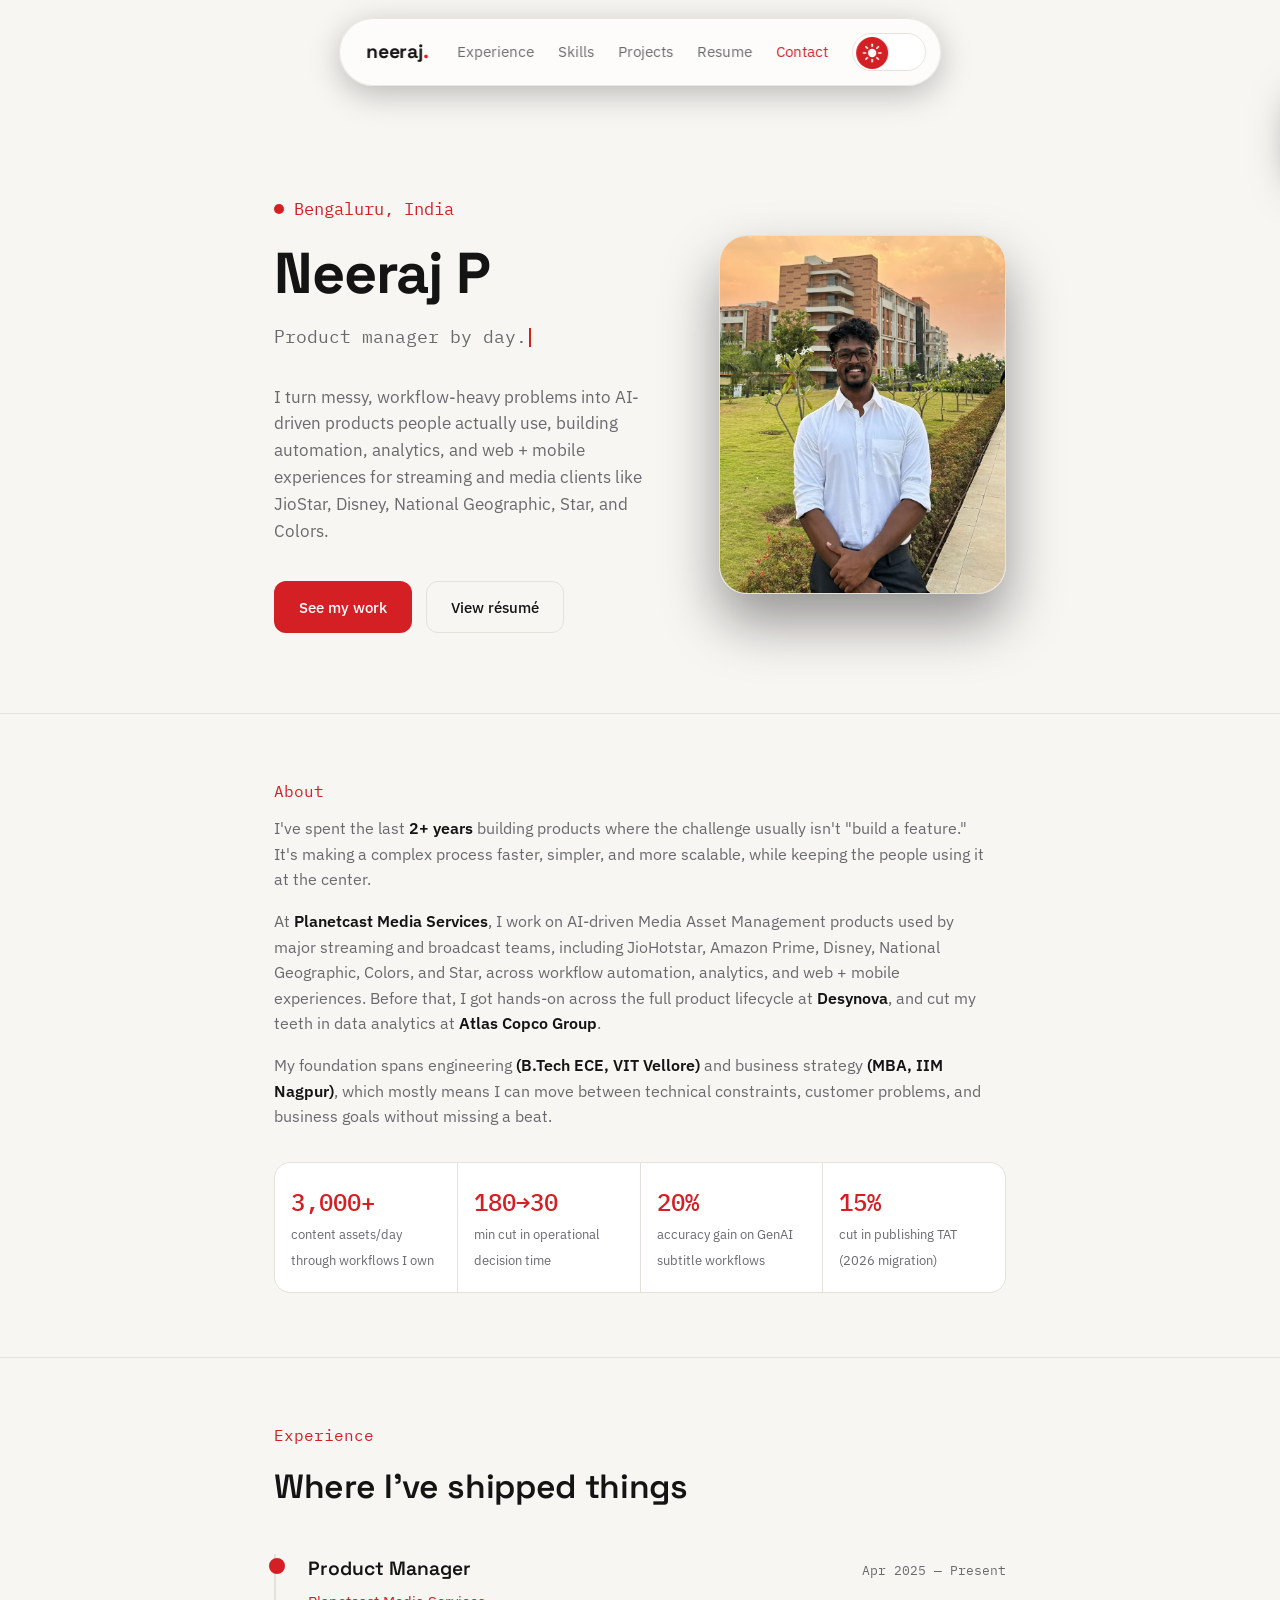
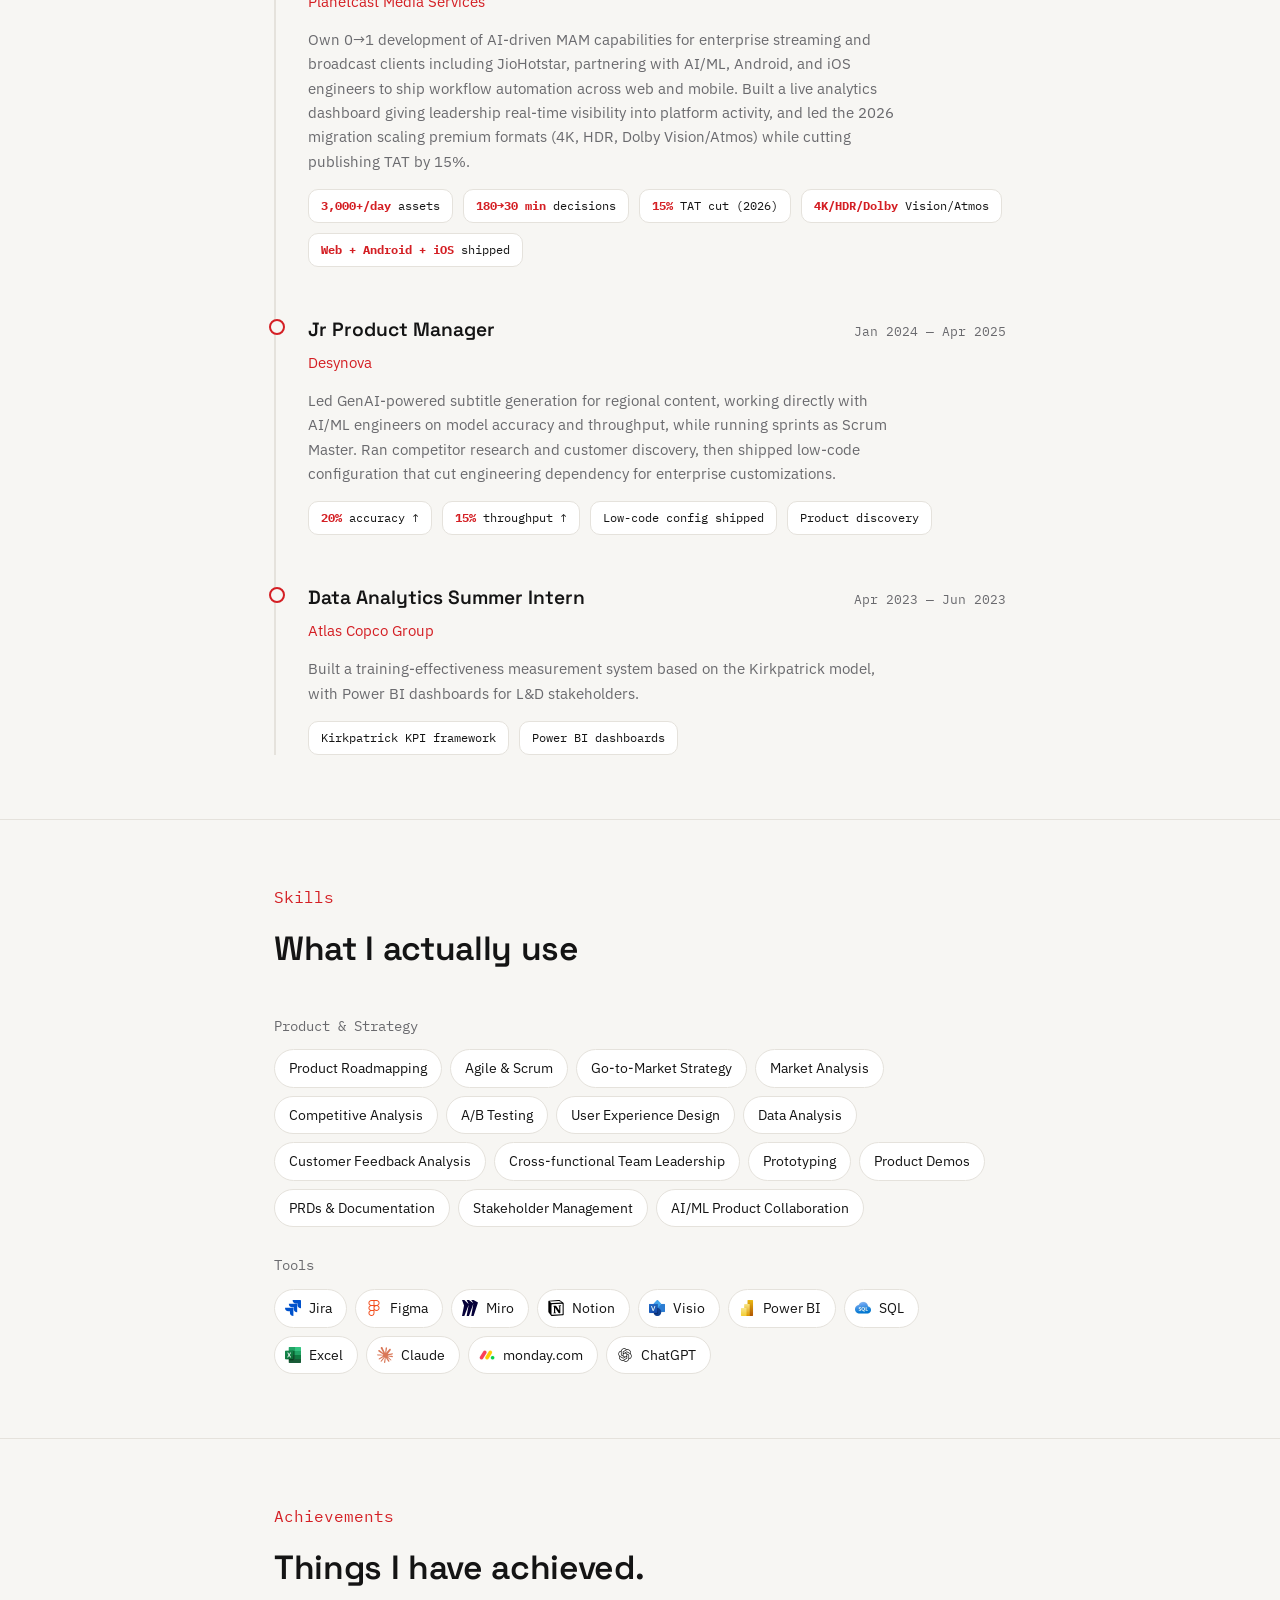
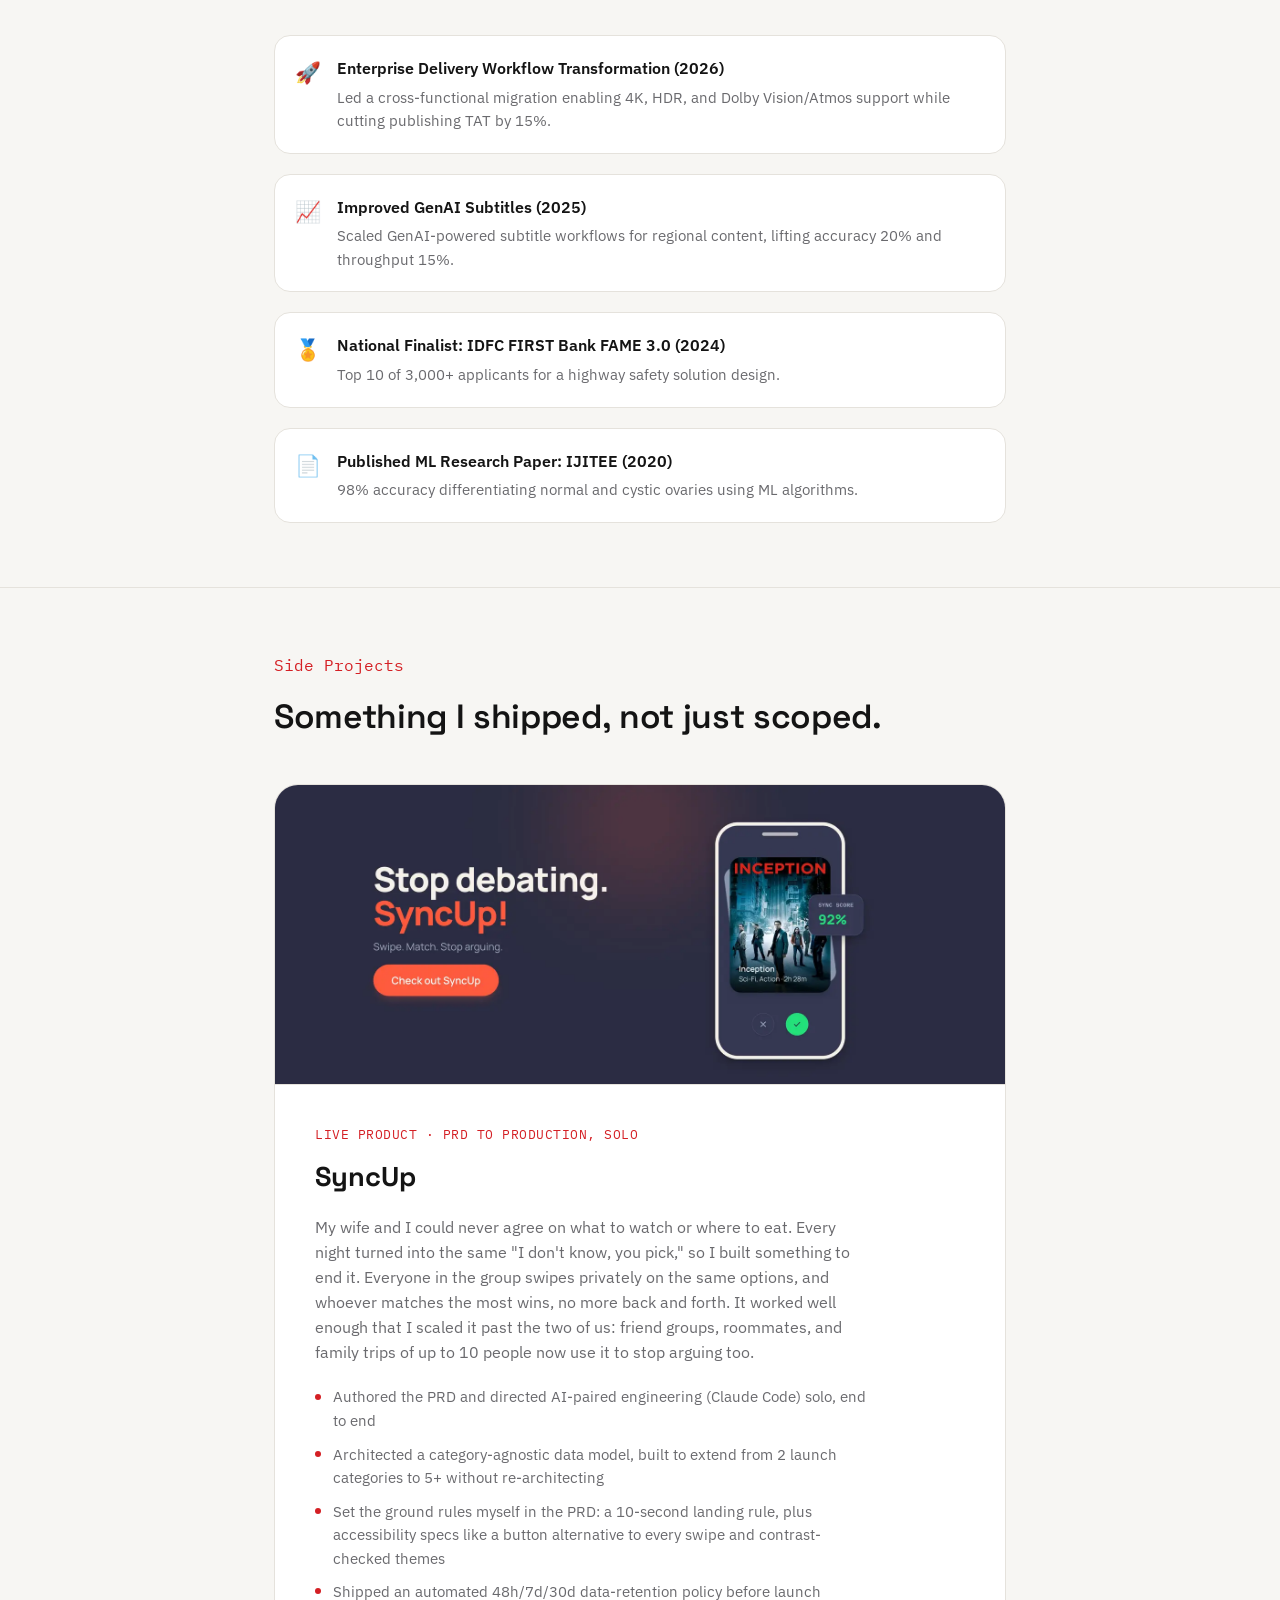
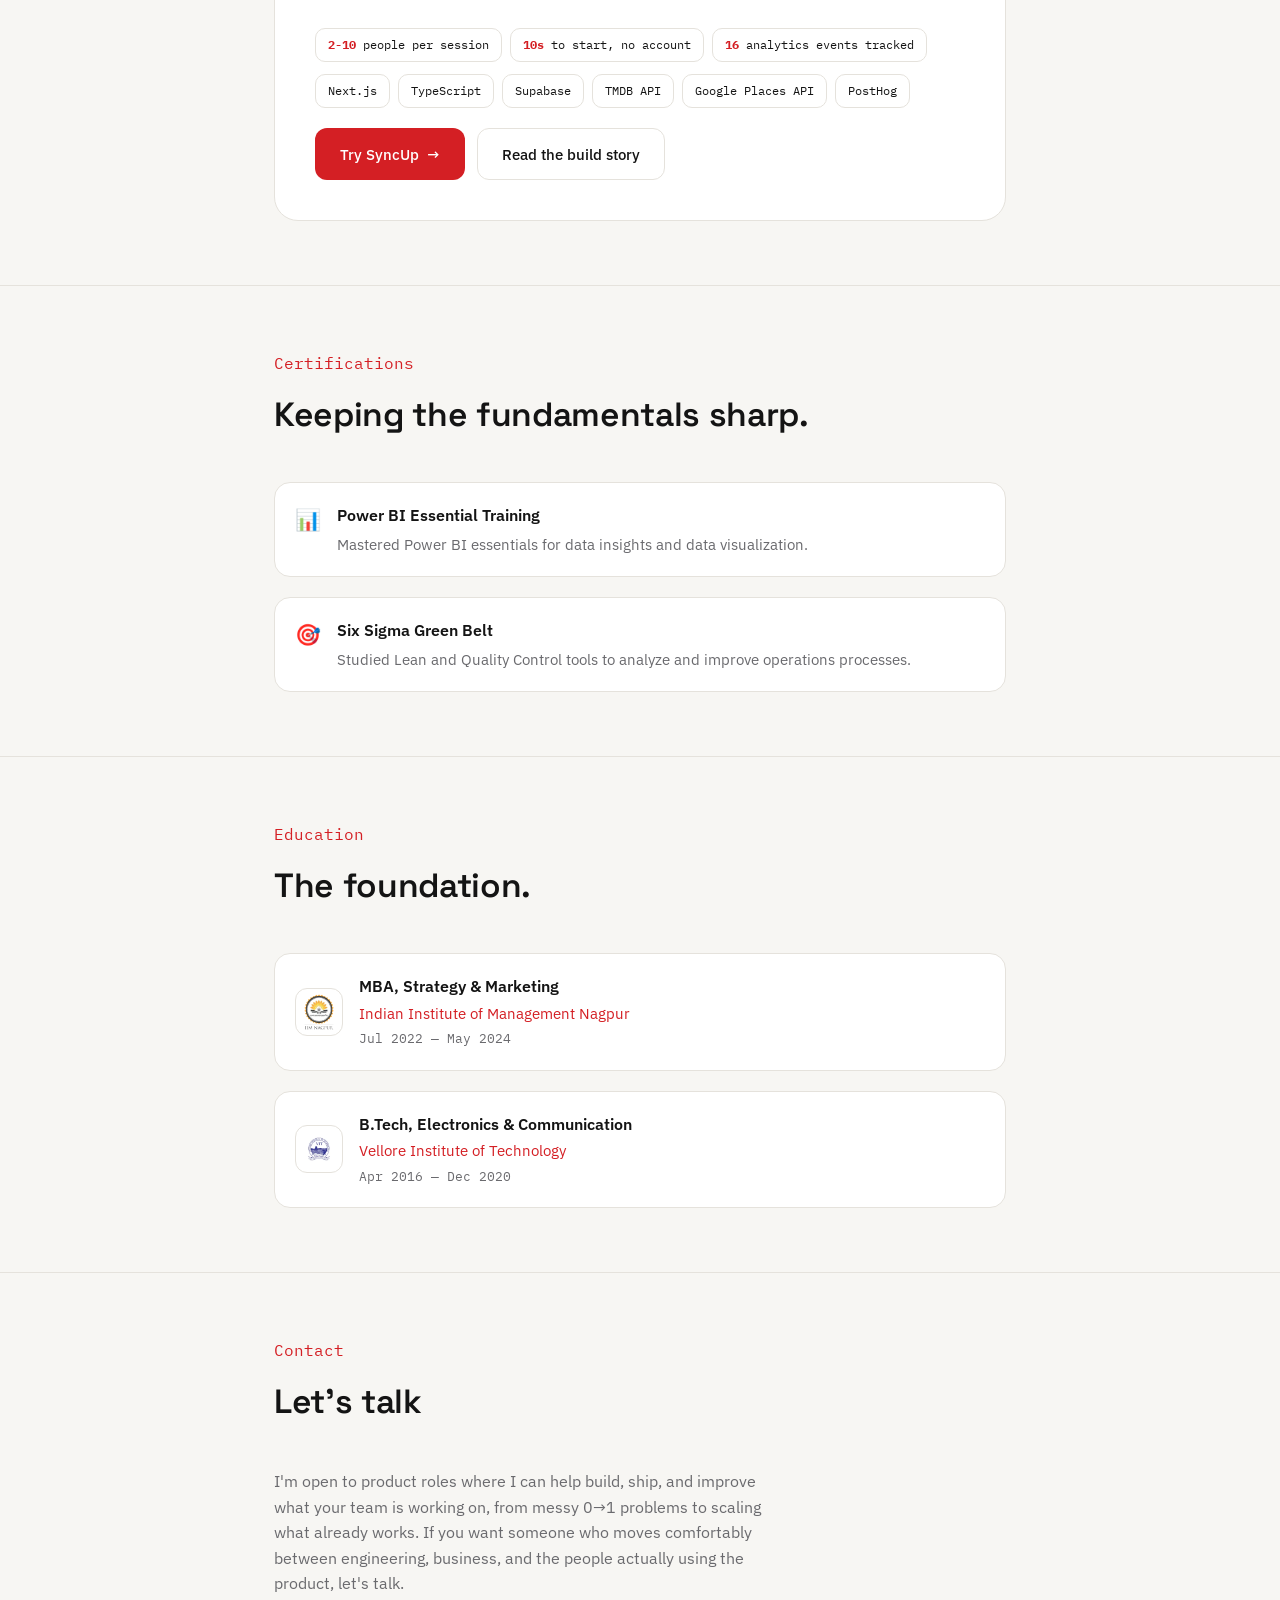
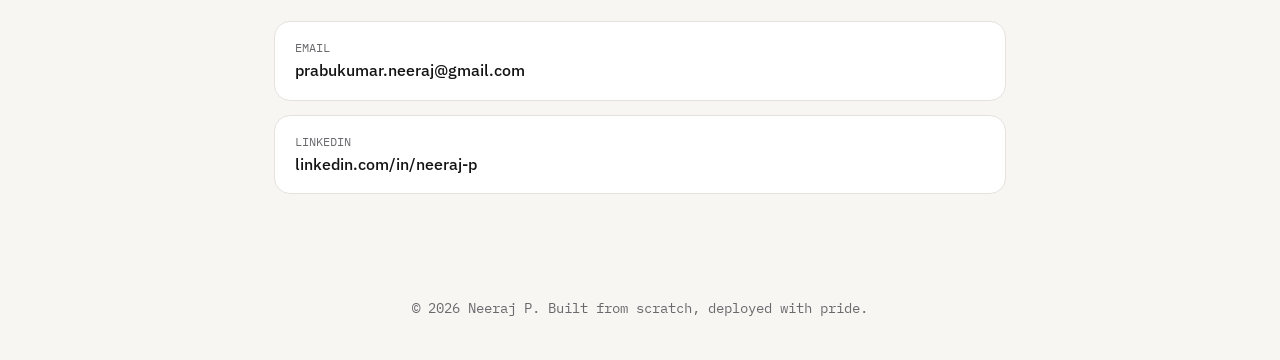
==== index.html @ 6b333bf2 "Add PM-rigor detail to the SyncUp project card The origin story (wife, dinner debates) stayed, but i" ====
<!DOCTYPE html>
<html lang="en" data-theme="light">
<head>
<meta charset="UTF-8">
<meta name="viewport" content="width=device-width, initial-scale=1.0">
<title>Neeraj P | Product Manager</title>
<meta name="description" content="Neeraj P, Product Manager building AI-driven, workflow-centric platforms for enterprise streaming clients.">
<link rel="icon" type="image/svg+xml" href="favicon.svg">
<link rel="preconnect" href="https://fonts.googleapis.com">
<link rel="preconnect" href="https://fonts.gstatic.com" crossorigin>
<link rel="stylesheet" href="https://fonts.googleapis.com/css2?family=Space+Grotesk:wght@400;500;600;700&family=IBM+Plex+Sans:wght@400;500;600&family=IBM+Plex+Mono:wght@400;500&family=Press+Start+2P&display=swap">
<link rel="stylesheet" href="css/style.css">
</head>
<body>

<div class="scroll-progress" id="scrollProgress"></div>

<nav class="nav">
  <div class="nav-inner">
    <a href="/" class="nav-logo">neeraj<span>.</span></a>
    <div class="nav-links">
      <a href="#experience" data-section="experience">Experience</a>
      <a href="#skills" data-section="skills">Skills</a>
      <a href="#projects" data-section="projects">Projects</a>
      <a href="resume.html">Resume</a>
      <a href="#contact" data-section="contact">Contact</a>
      <button class="theme-toggle" id="themeToggle" aria-label="Toggle dark mode">
        <span class="toggle-thumb">
          <svg class="toggle-icon icon-sun" viewBox="0 0 24 24" fill="none" aria-hidden="true">
            <circle cx="12" cy="12" r="5" fill="currentColor"/>
            <g stroke="currentColor" stroke-width="2" stroke-linecap="round">
              <line x1="12" y1="1.5" x2="12" y2="4"/>
              <line x1="12" y1="20" x2="12" y2="22.5"/>
              <line x1="1.5" y1="12" x2="4" y2="12"/>
              <line x1="20" y1="12" x2="22.5" y2="12"/>
              <line x1="4.5" y1="4.5" x2="6.3" y2="6.3"/>
              <line x1="17.7" y1="17.7" x2="19.5" y2="19.5"/>
              <line x1="4.5" y1="19.5" x2="6.3" y2="17.7"/>
              <line x1="17.7" y1="6.3" x2="19.5" y2="4.5"/>
            </g>
          </svg>
          <svg class="toggle-icon icon-bat" viewBox="0 0 240 100" fill="currentColor" aria-hidden="true">
            <polygon points="5,38 30,24 70,22 95,24 105,3 120,20 135,3 145,24 170,22 210,24 235,38 215,50 195,68 175,52 150,58 133,48 120,82 107,48 90,58 65,52 45,68 25,50"/>
          </svg>
        </span>
      </button>
    </div>
  </div>
  <button class="nav-expand-btn" id="navExpandBtn" aria-label="Expand navigation">
    <span></span><span></span><span></span>
  </button>
</nav>

<header class="hero container">
  <div class="hero-grid">
    <div class="hero-content">
      <div class="hero-eyebrow">Bengaluru, India</div>
      <h1>Neeraj P</h1>
      <div class="hero-subtitle">
        <span id="typewriter"></span><span class="cursor"></span>
      </div>
      <p class="lede">I turn messy, workflow-heavy problems into AI-driven products people actually use, building automation, analytics, and web + mobile experiences for streaming and media clients like JioStar, Disney, National Geographic, Star, and Colors.</p>
      <div class="hero-cta">
        <a href="#experience" class="btn btn-primary">See my work</a>
        <a href="resume.html" class="btn btn-secondary">View résumé</a>
      </div>
    </div>
    <div class="hero-photo">
      <picture>
        <source srcset="assets/images/profile.webp" type="image/webp">
        <img src="assets/images/profile.jpg" alt="Neeraj P" fetchpriority="high">
      </picture>
    </div>
  </div>
</header>

<section class="section" id="about">
  <div class="container">
    <div class="section-label reveal reveal-left">About</div>
    <div class="about-text reveal about-text-full">
        <p>I've spent the last <strong>2+ years</strong> building products where the challenge usually isn't "build a feature." It's making a complex process faster, simpler, and more scalable, while keeping the people using it at the center.</p>
        <p>At <strong>Planetcast Media Services</strong>, I work on AI-driven Media Asset Management products used by major streaming and broadcast teams, including JioHotstar, Amazon Prime, Disney, National Geographic, Colors, and Star, across workflow automation, analytics, and web + mobile experiences. Before that, I got hands-on across the full product lifecycle at <strong>Desynova</strong>, and cut my teeth in data analytics at <strong>Atlas Copco Group</strong>.</p>
        <p>My foundation spans engineering <strong>(B.Tech ECE, VIT Vellore)</strong> and business strategy <strong>(MBA, IIM Nagpur)</strong>, which mostly means I can move between technical constraints, customer problems, and business goals without missing a beat.</p>
      </div>
    <div class="stat-strip reveal-stagger">
      <div class="stat reveal">
        <span class="stat-num" data-count="3000" data-suffix="+">3,000+</span>
        <span class="stat-label">content assets/day through workflows I own</span>
      </div>
      <div class="stat reveal">
        <span class="stat-num">180→30</span>
        <span class="stat-label">min cut in operational decision time</span>
      </div>
      <div class="stat reveal">
        <span class="stat-num" data-count="20" data-suffix="%">20%</span>
        <span class="stat-label">accuracy gain on GenAI subtitle workflows</span>
      </div>
      <div class="stat reveal">
        <span class="stat-num" data-count="15" data-suffix="%">15%</span>
        <span class="stat-label">cut in publishing TAT (2026 migration)</span>
      </div>
    </div>
  </div>
</section>

<section class="section" id="experience">
  <div class="container">
    <div class="section-label reveal reveal-left">Experience</div>
    <h2 class="reveal reveal-left">Where I've shipped things</h2>
    <div class="pipeline reveal-stagger">

      <div class="pipeline-item current reveal">
        <div class="pipeline-header">
          <span class="pipeline-role">Product Manager</span>
          <span class="pipeline-date">Apr 2025 — Present</span>
        </div>
        <div class="pipeline-company">Planetcast Media Services</div>
        <p class="pipeline-desc">Own 0→1 development of AI-driven MAM capabilities for enterprise streaming and broadcast clients including JioHotstar, partnering with AI/ML, Android, and iOS engineers to ship workflow automation across web and mobile. Built a live analytics dashboard giving leadership real-time visibility into platform activity, and led the 2026 migration scaling premium formats (4K, HDR, Dolby Vision/Atmos) while cutting publishing TAT by 15%.</p>
        <div class="pipeline-metrics">
          <span class="metric-chip"><b>3,000+/day</b> assets</span>
          <span class="metric-chip"><b>180→30 min</b> decisions</span>
          <span class="metric-chip"><b>15%</b> TAT cut (2026)</span>
          <span class="metric-chip"><b>4K/HDR/Dolby</b> Vision/Atmos</span>
          <span class="metric-chip"><b>Web + Android + iOS</b> shipped</span>
        </div>
      </div>

      <div class="pipeline-item reveal">
        <div class="pipeline-header">
          <span class="pipeline-role">Jr Product Manager</span>
          <span class="pipeline-date">Jan 2024 — Apr 2025</span>
        </div>
        <div class="pipeline-company">Desynova</div>
        <p class="pipeline-desc">Led GenAI-powered subtitle generation for regional content, working directly with AI/ML engineers on model accuracy and throughput, while running sprints as Scrum Master. Ran competitor research and customer discovery, then shipped low-code configuration that cut engineering dependency for enterprise customizations.</p>
        <div class="pipeline-metrics">
          <span class="metric-chip"><b>20%</b> accuracy ↑</span>
          <span class="metric-chip"><b>15%</b> throughput ↑</span>
          <span class="metric-chip">Low-code config shipped</span>
          <span class="metric-chip">Product discovery</span>
        </div>
      </div>

      <div class="pipeline-item reveal">
        <div class="pipeline-header">
          <span class="pipeline-role">Data Analytics Summer Intern</span>
          <span class="pipeline-date">Apr 2023 — Jun 2023</span>
        </div>
        <div class="pipeline-company">Atlas Copco Group</div>
        <p class="pipeline-desc">Built a training-effectiveness measurement system based on the Kirkpatrick model, with Power BI dashboards for L&amp;D stakeholders.</p>
        <div class="pipeline-metrics">
          <span class="metric-chip">Kirkpatrick KPI framework</span>
          <span class="metric-chip">Power BI dashboards</span>
        </div>
      </div>

    </div>
  </div>
</section>

<section class="section" id="skills">
  <div class="container">
    <div class="section-label reveal reveal-left">Skills</div>
    <h2 class="reveal reveal-left">What I actually use</h2>
    <div class="skills-groups reveal-stagger">
      <div class="reveal">
        <div class="skill-group-label">Product &amp; Strategy</div>
        <div class="skill-tags">
          <span class="skill-tag">Product Roadmapping</span>
          <span class="skill-tag">Agile &amp; Scrum</span>
          <span class="skill-tag">Go-to-Market Strategy</span>
          <span class="skill-tag">Market Analysis</span>
          <span class="skill-tag">Competitive Analysis</span>
          <span class="skill-tag">A/B Testing</span>
          <span class="skill-tag">User Experience Design</span>
          <span class="skill-tag">Data Analysis</span>
          <span class="skill-tag">Customer Feedback Analysis</span>
          <span class="skill-tag">Cross-functional Team Leadership</span>
          <span class="skill-tag">Prototyping</span>
          <span class="skill-tag">Product Demos</span>
          <span class="skill-tag">PRDs &amp; Documentation</span>
          <span class="skill-tag">Stakeholder Management</span>
          <span class="skill-tag">AI/ML Product Collaboration</span>
        </div>
      </div>
      <div class="reveal">
        <div class="skill-group-label">Tools</div>
        <div class="skill-tags">
          <span class="tool-tag"><img loading="lazy" src="assets/icons/jira.svg" alt=""> Jira</span>
          <span class="tool-tag"><img loading="lazy" src="assets/icons/figma.svg" alt=""> Figma</span>
          <span class="tool-tag"><img loading="lazy" src="assets/icons/miro.svg" alt=""> Miro</span>
          <span class="tool-tag"><img loading="lazy" class="icon-invert-dark" src="assets/icons/notion.svg" alt=""> Notion</span>
          <span class="tool-tag"><img loading="lazy" src="assets/images/visio-logo.webp" alt=""> Visio</span>
          <span class="tool-tag"><img loading="lazy" src="assets/images/powerbi-logo.webp" alt=""> Power BI</span>
          <span class="tool-tag"><img loading="lazy" src="assets/images/sql-logo.webp" alt=""> SQL</span>
          <span class="tool-tag"><img loading="lazy" src="assets/images/excel-logo.webp" alt=""> Excel</span>
          <span class="tool-tag"><img loading="lazy" src="assets/icons/claude.svg" alt=""> Claude</span>
          <span class="tool-tag"><img loading="lazy" src="assets/images/monday-logo.webp" alt=""> monday.com</span>
          <span class="tool-tag"><img loading="lazy" class="icon-invert-dark" src="assets/images/chatgpt-logo.webp" alt=""> ChatGPT</span>
        </div>
      </div>
    </div>
  </div>
</section>

<section class="section" id="achievements">
  <div class="container">
    <div class="section-label reveal reveal-left">Achievements</div>
    <h2 class="reveal reveal-left">Things I have achieved.</h2>
    <div class="achievements-list reveal-stagger">
      <div class="achievement reveal">
        <div class="achievement-icon">🚀</div>
        <div>
          <div class="achievement-title">Enterprise Delivery Workflow Transformation (2026)</div>
          <div class="achievement-desc">Led a cross-functional migration enabling 4K, HDR, and Dolby Vision/Atmos support while cutting publishing TAT by 15%.</div>
        </div>
      </div>
      <div class="achievement reveal">
        <div class="achievement-icon">📈</div>
        <div>
          <div class="achievement-title">Improved GenAI Subtitles (2025)</div>
          <div class="achievement-desc">Scaled GenAI-powered subtitle workflows for regional content, lifting accuracy 20% and throughput 15%.</div>
        </div>
      </div>
      <div class="achievement reveal">
        <div class="achievement-icon">🏅</div>
        <div>
          <div class="achievement-title">National Finalist: IDFC FIRST Bank FAME 3.0 (2024)</div>
          <div class="achievement-desc">Top 10 of 3,000+ applicants for a highway safety solution design.</div>
        </div>
      </div>
      <div class="achievement reveal">
        <div class="achievement-icon">📄</div>
        <div>
          <div class="achievement-title">Published ML Research Paper: IJITEE (2020)</div>
          <div class="achievement-desc">98% accuracy differentiating normal and cystic ovaries using ML algorithms.</div>
        </div>
      </div>
    </div>
  </div>
</section>

<section class="section" id="projects">
  <div class="container">
    <div class="section-label reveal reveal-left">Side Projects</div>
    <h2 class="reveal reveal-left">Something I shipped, not just scoped.</h2>
    <div class="project-card reveal">
      <div class="project-banner">
        <picture>
          <source srcset="assets/images/syncup-banner.webp" type="image/webp">
          <img src="assets/images/syncup-banner.jpg" alt="SyncUp landing page: 'Stop debating. SyncUp! Swipe. Match. Stop arguing.' with a phone showing a movie match card at a 92% Sync Score" loading="lazy" width="1600" height="656">
        </picture>
      </div>
      <div class="project-body">
        <div class="project-eyebrow">Live product · PRD to production, solo</div>
        <h3 class="project-title">SyncUp</h3>
        <p class="project-desc">My wife and I could never agree on what to watch or where to eat. Every night turned into the same "I don't know, you pick," so I built something to end it. Everyone in the group swipes privately on the same options, and whoever matches the most wins, no more back and forth. It worked well enough that I scaled it past the two of us: friend groups, roommates, and family trips of up to 10 people now use it to stop arguing too.</p>
        <ul class="project-principles">
          <li>Authored the PRD and directed AI-paired engineering (Claude Code) solo, end to end</li>
          <li>Architected a category-agnostic data model, built to extend from 2 launch categories to 5+ without re-architecting</li>
          <li>Set the ground rules myself in the PRD: a 10-second landing rule, plus accessibility specs like a button alternative to every swipe and contrast-checked themes</li>
          <li>Shipped an automated 48h/7d/30d data-retention policy before launch</li>
        </ul>
        <div class="project-metrics">
          <span class="metric-chip"><b>2-10</b> people per session</span>
          <span class="metric-chip"><b>10s</b> to start, no account</span>
          <span class="metric-chip"><b>16</b> analytics events tracked</span>
        </div>
        <div class="project-stack">
          <span class="metric-chip">Next.js</span>
          <span class="metric-chip">TypeScript</span>
          <span class="metric-chip">Supabase</span>
          <span class="metric-chip">TMDB API</span>
          <span class="metric-chip">Google Places API</span>
          <span class="metric-chip">PostHog</span>
        </div>
        <div class="project-cta">
          <a href="https://sync-up-nine.vercel.app/" target="_blank" rel="noopener" class="btn btn-primary">Try SyncUp <span aria-hidden="true">→</span></a>
          <a href="https://sync-up-nine.vercel.app/about" target="_blank" rel="noopener" class="btn btn-secondary">Read the build story</a>
        </div>
      </div>
    </div>
  </div>
</section>

<section class="section" id="certifications">
  <div class="container">
    <div class="section-label reveal reveal-left">Certifications</div>
    <h2 class="reveal reveal-left">Keeping the fundamentals sharp.</h2>
    <div class="achievements-list reveal-stagger">
      <div class="achievement reveal">
        <div class="achievement-icon">📊</div>
        <div>
          <div class="achievement-title">Power BI Essential Training</div>
          <div class="achievement-desc">Mastered Power BI essentials for data insights and data visualization.</div>
        </div>
      </div>
      <div class="achievement reveal">
        <div class="achievement-icon">🎯</div>
        <div>
          <div class="achievement-title">Six Sigma Green Belt</div>
          <div class="achievement-desc">Studied Lean and Quality Control tools to analyze and improve operations processes.</div>
        </div>
      </div>
    </div>
  </div>
</section>

<section class="section" id="education">
  <div class="container">
    <div class="section-label reveal reveal-left">Education</div>
    <h2 class="reveal reveal-left">The foundation.</h2>
    <div class="education-list reveal-stagger">
      <div class="education-item reveal">
        <div class="education-logo"><img loading="lazy" src="assets/images/iim-nagpur-logo.webp" alt="IIM Nagpur"></div>
        <div>
          <div class="education-degree">MBA, Strategy &amp; Marketing</div>
          <div class="education-school">Indian Institute of Management Nagpur</div>
          <div class="education-date">Jul 2022 — May 2024</div>
        </div>
      </div>
      <div class="education-item reveal">
        <div class="education-logo"><img loading="lazy" src="assets/images/vit-logo.webp" alt="VIT Vellore"></div>
        <div>
          <div class="education-degree">B.Tech, Electronics &amp; Communication</div>
          <div class="education-school">Vellore Institute of Technology</div>
          <div class="education-date">Apr 2016 — Dec 2020</div>
        </div>
      </div>
    </div>
  </div>
</section>

<section class="section" id="contact">
  <div class="container">
    <div class="section-label reveal reveal-left">Contact</div>
    <h2 class="reveal reveal-left">Let's talk</h2>
    <p class="reveal" style="color: var(--text-muted); max-width: 500px;">I'm open to product roles where I can help build, ship, and improve what your team is working on, from messy 0→1 problems to scaling what already works. If you want someone who moves comfortably between engineering, business, and the people actually using the product, let's talk.</p>    <div class="contact-links reveal-stagger">
      <a href="mailto:prabukumar.neeraj@gmail.com" class="contact-link reveal">
        <div>
          <div class="contact-link-label">EMAIL</div>
          <div class="contact-link-value">prabukumar.neeraj@gmail.com</div>
        </div>
      </a>
      <a href="https://www.linkedin.com/in/neeraj-p-9b0741138" target="_blank" class="contact-link reveal">
        <div>
          <div class="contact-link-label">LINKEDIN</div>
          <div class="contact-link-value">linkedin.com/in/neeraj-p</div>
        </div>
      </a>
    </div>
  </div>
</section>

<footer>
  © 2026 Neeraj P. Built from scratch, deployed with pride.
</footer>

<div class="toast" id="achievementToast">
  <span class="toast-title" id="toastTitle">WASTED</span>
  <span class="toast-desc" id="toastText">Can't handle the dark side.</span>
</div>

<script src="js/script.js"></script>
</body>
</html>
---- css/style.css ----
/* ============ DESIGN TOKENS ============ */
:root {
  /* Dark mode (fallback values, overridden by [data-theme="light"] which is now default) */
  --bg: #17181b;
  --surface: #1e2024;
  --surface-hover: #262930;
  --text: #f2f0ec;
  --text-muted: #9a9ca3;
  --border: #2f323a;
  --red: #e3272c;
  --red-dim: #7a1418;

  --font-display: 'Space Grotesk', sans-serif;
  --font-body: 'IBM Plex Sans', sans-serif;
  --font-mono: 'IBM Plex Mono', monospace;
  --font-arcade: 'Press Start 2P', monospace;

  --max-width: 780px;
  --transition: 0.3s cubic-bezier(0.4, 0, 0.2, 1);
}

[data-theme="light"] {
  --bg: #f7f6f3;
  --surface: #ffffff;
  --surface-hover: #f0eeea;
  --text: #141414;
  --text-muted: #6a6a6e;
  --border: #e5e2dc;
  --red: #d41f24;
  --red-dim: #f0c9ca;
}

* { margin: 0; padding: 0; box-sizing: border-box; }

html { scroll-behavior: smooth; }

@media (prefers-reduced-motion: reduce) {
  html { scroll-behavior: auto; }
  *, *::before, *::after {
    animation-duration: 0.01ms !important;
    animation-iteration-count: 1 !important;
    transition-duration: 0.01ms !important;
  }
}

body {
  background: var(--bg);
  color: var(--text);
  font-family: var(--font-body);
  line-height: 1.6;
  transition: background var(--transition), color var(--transition);
  -webkit-font-smoothing: antialiased;
}

a { color: inherit; text-decoration: none; }

img { max-width: 100%; display: block; }

.container {
  max-width: var(--max-width);
  margin: 0 auto;
  padding: 0 24px;
}

.wide-container {
  max-width: 1000px;
  margin: 0 auto;
  padding: 0 24px;
}

/* ============ FLOATING PILL NAV ============ */
.scroll-progress {
  position: fixed;
  top: 0;
  left: 0;
  height: 3px;
  background: var(--red);
  z-index: 200;
  width: 0%;
  transition: width 0.1s linear;
}

.nav {
  position: fixed;
  top: 18px;
  left: 50%;
  transform: translateX(-50%);
  z-index: 100;
  background: color-mix(in srgb, var(--surface) 65%, transparent);
  backdrop-filter: blur(16px) saturate(180%);
  -webkit-backdrop-filter: blur(16px) saturate(180%);
  border: 1px solid color-mix(in srgb, var(--border) 80%, transparent);
  border-radius: 100px;
  box-shadow: 0 8px 32px rgba(0,0,0,0.25);
  width: fit-content;
  max-width: calc(100vw - 32px);
  transition: left var(--transition), top var(--transition);
}

.nav-expand-btn {
  display: none;
  background: none;
  border: none;
  padding: 0;
  cursor: pointer;
  width: 40px;
  height: 40px;
  flex-shrink: 0;
  align-items: center;
  justify-content: center;
  flex-direction: column;
  gap: 4px;
}

.nav-expand-btn span {
  display: block;
  width: 18px;
  height: 2px;
  border-radius: 2px;
  background: var(--text);
}

.nav-inner {
  max-width: none;
  margin: 0;
  padding: 14px 14px 14px 26px;
  display: flex;
  justify-content: space-between;
  align-items: center;
  gap: 28px;
}

.nav-links {
  display: flex;
  gap: 24px;
  align-items: center;
  font-size: 0.94rem;
}

.nav-links a {
  color: var(--text-muted);
  transition: color var(--transition);
  position: relative;
  padding: 4px 0;
}

.nav-links a:hover { color: var(--text); }

.nav-links a.active {
  color: var(--red);
}

body { padding-top: 96px; }

.nav-logo {
  font-family: var(--font-display);
  font-weight: 700;
  font-size: 1.2rem;
  letter-spacing: -0.01em;
  flex-shrink: 0;
}

.nav-logo span { color: var(--red); }

.theme-toggle {
  -webkit-appearance: none;
  appearance: none;
  background: var(--surface);
  border: 1px solid var(--border);
  border-radius: 100px;
  width: 74px;
  height: 38px;
  position: relative;
  cursor: pointer;
  padding: 0;
  flex-shrink: 0;
  overflow: hidden;
}

.toggle-thumb {
  position: absolute;
  top: 3px;
  left: 3px;
  width: 32px;
  height: 32px;
  border-radius: 50%;
  background: var(--red);
  display: flex;
  align-items: center;
  justify-content: center;
  transition: transform 0.4s cubic-bezier(0.34, 1.56, 0.64, 1);
}

[data-theme="dark"] .toggle-thumb {
  transform: translateX(36px);
}

.toggle-icon {
  width: 20px;
  height: 20px;
  color: #fff;
  position: absolute;
  opacity: 1;
  transform: rotate(0deg) scale(1);
  transition: opacity 0.3s ease, transform 0.4s cubic-bezier(0.34, 1.56, 0.64, 1);
}

.icon-bat {
  opacity: 0;
  transform: rotate(90deg) scale(0.4);
}

[data-theme="dark"] .icon-sun {
  opacity: 0;
  transform: rotate(-90deg) scale(0.4);
}

[data-theme="dark"] .icon-bat {
  opacity: 1;
  transform: rotate(0deg) scale(1);
}

/* ============ HERO ============ */
.hero {
  padding-top: 100px;
  padding-bottom: 80px;
}

.hero-grid {
  display: grid;
  grid-template-columns: 1.15fr 0.85fr;
  gap: 56px;
  align-items: center;
}

.hero-photo {
  width: 100%;
  aspect-ratio: 4 / 5;
  border-radius: 28px;
  overflow: hidden;
  border: 1px solid var(--border);
  box-shadow: 0 28px 56px rgba(0,0,0,0.4);
}

.hero-photo picture {
  display: block;
  width: 100%;
  height: 100%;
}

.hero-photo img {
  width: 100%;
  height: 100%;
  object-fit: cover;
}

.hero-eyebrow {
  font-family: var(--font-mono);
  font-size: 1.05rem;
  color: var(--red);
  margin-bottom: 20px;
  display: flex;
  align-items: center;
  gap: 10px;
}

.hero-eyebrow::before {
  content: '';
  width: 10px;
  height: 10px;
  border-radius: 50%;
  background: var(--red);
  display: inline-block;
  animation: pulse 2s ease-in-out infinite;
}

@keyframes pulse {
  0%, 100% { opacity: 1; }
  50% { opacity: 0.3; }
}

.hero h1 {
  font-family: var(--font-display);
  font-size: clamp(2.4rem, 6vw, 3.6rem);
  font-weight: 700;
  line-height: 1.05;
  letter-spacing: -0.02em;
  margin-bottom: 20px;
}

.hero-subtitle {
  font-family: var(--font-mono);
  font-size: 1.1rem;
  color: var(--text-muted);
  height: 1.6em;
  margin-bottom: 32px;
  display: flex;
  align-items: center;
}

.hero-subtitle .cursor {
  display: inline-block;
  width: 2px;
  height: 1.1em;
  background: var(--red);
  margin-left: 2px;
  animation: blink 1s step-end infinite;
}

@keyframes blink {
  50% { opacity: 0; }
}

.hero p.lede {
  font-size: 1.05rem;
  color: var(--text-muted);
  max-width: 560px;
  margin-bottom: 36px;
}

.hero-cta {
  display: flex;
  gap: 14px;
  flex-wrap: wrap;
}

.btn {
  display: inline-flex;
  align-items: center;
  gap: 8px;
  padding: 13px 24px;
  border-radius: 12px;
  font-size: 0.95rem;
  font-weight: 500;
  transition: background var(--transition), border-color var(--transition), color var(--transition), transform var(--transition);
  border: 1px solid transparent;
  cursor: pointer;
  font-family: var(--font-body);
}

.btn-primary {
  background: var(--red);
  color: #fff;
}

.btn-primary:hover {
  background: color-mix(in srgb, var(--red) 85%, black);
}

@media (hover: hover) and (pointer: fine) {
  .btn-primary:hover {
    transform: translateY(-1px);
  }
}

.btn-secondary {
  background: transparent;
  border-color: var(--border);
  color: var(--text);
}

.btn-secondary:hover {
  border-color: var(--red);
  color: var(--red);
}

.btn:active {
  transform: scale(0.97);
}

/* ============ SECTION HEADINGS ============ */
.section {
  padding: 64px 0;
  border-top: 1px solid var(--border);
}

.section-label {
  font-family: var(--font-mono);
  font-size: 1.02rem;
  color: var(--red);
  margin-bottom: 12px;
}

.section h2 {
  font-family: var(--font-display);
  font-size: clamp(1.6rem, 4vw, 2.1rem);
  font-weight: 600;
  letter-spacing: -0.01em;
  margin-bottom: 40px;
}

/* ============ ABOUT ============ */
.about-text-full {
  max-width: 720px;
}

.about-text p {
  color: var(--text-muted);
  margin-bottom: 16px;
  font-size: 1rem;
}

.about-text strong { color: var(--text); font-weight: 600; }

.stat-strip {
  display: grid;
  grid-template-columns: repeat(4, 1fr);
  gap: 1px;
  background: var(--border);
  border: 1px solid var(--border);
  border-radius: 16px;
  overflow: hidden;
  margin-top: 32px;
}

.stat {
  background: var(--surface);
  padding: 20px 16px;
  text-align: left;
}

.stat-num {
  font-family: var(--font-mono);
  font-size: 1.5rem;
  font-weight: 500;
  color: var(--red);
  display: block;
}

.stat-label {
  font-size: 0.82rem;
  color: var(--text-muted);
  margin-top: 4px;
}

/* ============ EXPERIENCE / PIPELINE ============ */
.pipeline {
  position: relative;
}

.pipeline-item {
  position: relative;
  padding-left: 32px;
  padding-bottom: 48px;
  border-left: 2px solid var(--border);
}

.pipeline-item:last-child {
  padding-bottom: 0;
}

.pipeline-item::before {
  content: '';
  position: absolute;
  left: -7px;
  top: 4px;
  width: 12px;
  height: 12px;
  border-radius: 50%;
  background: var(--bg);
  border: 2px solid var(--red);
}

.pipeline-item.current::before {
  background: var(--red);
}

.pipeline-header {
  display: flex;
  justify-content: space-between;
  align-items: baseline;
  flex-wrap: wrap;
  gap: 8px;
  margin-bottom: 4px;
}

.pipeline-role {
  font-family: var(--font-display);
  font-size: 1.2rem;
  font-weight: 600;
}

.pipeline-date {
  font-family: var(--font-mono);
  font-size: 0.8rem;
  color: var(--text-muted);
}

.pipeline-company {
  color: var(--red);
  font-size: 0.95rem;
  margin-bottom: 14px;
}

.pipeline-desc {
  color: var(--text-muted);
  font-size: 0.95rem;
  margin-bottom: 16px;
  max-width: 600px;
}

.pipeline-metrics {
  display: flex;
  flex-wrap: wrap;
  gap: 10px;
}

.metric-chip {
  font-family: var(--font-mono);
  font-size: 0.78rem;
  background: var(--surface);
  border: 1px solid var(--border);
  color: var(--text);
  padding: 6px 12px;
  border-radius: 10px;
}

.metric-chip b { color: var(--red); }

/* ============ SKILLS ============ */
.skills-groups {
  display: grid;
  gap: 28px;
}

.skill-group-label {
  font-size: 0.85rem;
  color: var(--text-muted);
  margin-bottom: 12px;
  font-family: var(--font-mono);
}

.skill-tags {
  display: flex;
  flex-wrap: wrap;
  gap: 8px;
}

.skill-tag {
  font-size: 0.88rem;
  padding: 7px 14px;
  border-radius: 100px;
  border: 1px solid var(--border);
  background: var(--surface);
  transition: border-color var(--transition);
}

.skill-tag:hover {
  border-color: var(--red);
}

.tool-tag {
  display: inline-flex;
  align-items: center;
  gap: 8px;
  font-size: 0.88rem;
  padding: 7px 14px 7px 10px;
  border-radius: 100px;
  border: 1px solid var(--border);
  background: var(--surface);
  transition: border-color var(--transition);
}

.tool-tag:hover {
  border-color: var(--red);
}

.tool-tag img {
  width: 16px;
  height: 16px;
  flex-shrink: 0;
}

[data-theme="dark"] .icon-invert-dark {
  filter: invert(1);
}

.tool-tag .badge {
  width: 16px;
  height: 16px;
  flex-shrink: 0;
  border-radius: 6px;
  background: #6b7280;
  color: #fff;
  font-family: var(--font-mono);
  font-size: 0.5rem;
  font-weight: 700;
  display: flex;
  align-items: center;
  justify-content: center;
  letter-spacing: -0.02em;
}

.badge-chatgpt {
  background: #10A37F;
}

/* ============ ACHIEVEMENTS ============ */
.achievements-list {
  display: grid;
  gap: 20px;
}

.achievement {
  display: grid;
  grid-template-columns: auto 1fr;
  gap: 16px;
  padding: 20px;
  background: var(--surface);
  border: 1px solid var(--border);
  border-radius: 16px;
}

.achievement-icon {
  font-size: 1.3rem;
}

.achievement-title {
  font-weight: 600;
  margin-bottom: 4px;
}

.achievement-desc {
  color: var(--text-muted);
  font-size: 0.92rem;
}

/* ============ SIDE PROJECTS ============ */
.project-card {
  background: var(--surface);
  border: 1px solid var(--border);
  border-radius: 24px;
  overflow: hidden;
}

.project-banner {
  width: 100%;
  line-height: 0;
  border-bottom: 1px solid var(--border);
}

.project-banner img {
  width: 100%;
  height: auto;
  display: block;
}

.project-body {
  padding: 40px;
}

.project-eyebrow {
  font-family: var(--font-mono);
  font-size: 0.8rem;
  color: var(--red);
  margin-bottom: 10px;
  text-transform: uppercase;
  letter-spacing: 0.04em;
}

.project-title {
  font-family: var(--font-display);
  font-size: 1.7rem;
  font-weight: 700;
  margin-bottom: 16px;
}

.project-desc {
  color: var(--text-muted);
  font-size: 0.98rem;
  margin-bottom: 20px;
  max-width: 560px;
}

.project-principles {
  display: grid;
  gap: 10px;
  margin: 0 0 24px;
  padding: 0;
  list-style: none;
  max-width: 560px;
}

.project-principles li {
  position: relative;
  padding-left: 18px;
  color: var(--text-muted);
  font-size: 0.92rem;
}

.project-principles li::before {
  content: '';
  position: absolute;
  left: 0;
  top: 0.55em;
  width: 6px;
  height: 6px;
  border-radius: 50%;
  background: var(--red);
}

.project-metrics,
.project-stack {
  display: flex;
  flex-wrap: wrap;
  gap: 8px;
  margin-bottom: 12px;
}

.project-cta {
  display: flex;
  gap: 12px;
  flex-wrap: wrap;
  margin-top: 20px;
}

/* ============ EDUCATION ============ */
.education-list {
  display: grid;
  gap: 20px;
}

.education-item {
  display: grid;
  grid-template-columns: auto 1fr;
  gap: 16px;
  align-items: center;
  padding: 20px;
  background: var(--surface);
  border: 1px solid var(--border);
  border-radius: 16px;
}

.education-logo {
  width: 48px;
  height: 48px;
  border-radius: 12px;
  background: #ffffff;
  border: 1px solid var(--border);
  display: flex;
  align-items: center;
  justify-content: center;
  flex-shrink: 0;
  padding: 5px;
  overflow: hidden;
}

.education-logo img {
  width: 100%;
  height: 100%;
  object-fit: contain;
}

.education-degree {
  font-weight: 600;
  margin-bottom: 2px;
}

.education-school {
  color: var(--red);
  font-size: 0.92rem;
  margin-bottom: 4px;
}

.education-date {
  font-family: var(--font-mono);
  font-size: 0.8rem;
  color: var(--text-muted);
}

/* ============ CONTACT ============ */
.contact-links {
  display: flex;
  flex-direction: column;
  gap: 14px;
  margin-top: 24px;
}

.contact-link {
  display: flex;
  align-items: center;
  gap: 12px;
  padding: 16px 20px;
  background: var(--surface);
  border: 1px solid var(--border);
  border-radius: 16px;
  transition: border-color var(--transition), transform var(--transition);
}

@media (hover: hover) and (pointer: fine) {
  .contact-link:hover {
    border-color: var(--red);
    transform: translateX(4px);
  }
}

.contact-link:active {
  transform: scale(0.98);
}

.contact-link-label {
  font-size: 0.78rem;
  color: var(--text-muted);
  font-family: var(--font-mono);
}

.contact-link-value {
  font-weight: 500;
}

/* ============ FOOTER ============ */
footer {
  padding: 40px 0;
  text-align: center;
  color: var(--text-muted);
  font-size: 0.85rem;
  font-family: var(--font-mono);
}

/* ============ ACHIEVEMENT TOAST (GTA style) ============ */
.toast {
  position: fixed;
  top: 90px;
  right: 24px;
  background: rgba(10, 10, 10, 0.92);
  border-left: 4px solid var(--red);
  border-radius: 0 14px 14px 0;
  padding: 16px 22px;
  z-index: 1000;
  transform: translateX(calc(100% + 40px));
  transition: transform 0.25s cubic-bezier(0.23, 1, 0.32, 1);
  max-width: min(360px, 85vw);
  text-align: right;
  box-shadow: 0 12px 40px rgba(0,0,0,0.5);
}

.toast.show {
  transform: translateX(0);
  transition: transform 0.5s cubic-bezier(0.16, 1, 0.3, 1);
}

.toast-icon { display: none; }

.toast-title {
  font-family: var(--font-arcade);
  font-size: 0.75rem;
  letter-spacing: 0.02em;
  color: var(--red);
  text-shadow: 2px 2px 0 rgba(0,0,0,0.6);
  display: block;
  line-height: 1.5;
  margin-bottom: 8px;
}

.toast-desc {
  font-family: var(--font-mono);
  font-size: 0.82rem;
  color: #e8e6e0;
  display: block;
}

@media (max-width: 900px) {
  .stat-strip {
    grid-template-columns: repeat(2, 1fr);
  }
  .project-body {
    padding: 32px;
  }
}

@media (max-width: 640px) {
  .toast {
    top: 76px;
    right: 16px;
    left: 16px;
    max-width: none;
    padding: 12px 16px;
  }
  .toast-title { font-size: 0.6rem; margin-bottom: 6px; }
  .toast-desc { font-size: 0.78rem; }
  .toast { text-align: left; }
  .project-card {
    border-radius: 18px;
  }
  .project-body {
    padding: 24px;
  }
}

/* ============ RESUME PAGE ============ */
.resume-header {
  display: flex;
  justify-content: space-between;
  align-items: center;
  flex-wrap: wrap;
  gap: 16px;
  margin-bottom: 48px;
}

.resume-header h1 {
  font-family: var(--font-display);
  font-size: 2rem;
  font-weight: 700;
}

.resume-block {
  margin-bottom: 40px;
}

.resume-block-label {
  font-family: var(--font-mono);
  font-size: 0.78rem;
  color: var(--red);
  margin-bottom: 16px;
  text-transform: none;
}

.resume-entry {
  margin-bottom: 24px;
  padding-bottom: 24px;
  border-bottom: 1px solid var(--border);
}

.resume-entry:last-child { border-bottom: none; }

.resume-entry-top {
  display: flex;
  justify-content: space-between;
  flex-wrap: wrap;
  gap: 8px;
  margin-bottom: 6px;
}

.resume-entry-title {
  font-weight: 600;
  font-size: 1.05rem;
}

.resume-entry-date {
  font-family: var(--font-mono);
  font-size: 0.8rem;
  color: var(--text-muted);
}

.resume-entry-sub {
  color: var(--red);
  font-size: 0.9rem;
  margin-bottom: 10px;
}

.resume-entry-sub a {
  text-decoration: underline;
  text-underline-offset: 2px;
}

.resume-entry ul {
  color: var(--text-muted);
  font-size: 0.92rem;
  padding-left: 20px;
}

.resume-entry li { margin-bottom: 6px; }

/* ============ RESPONSIVE ============ */
@media (max-width: 640px) {
  .container, .wide-container {
    padding: 0 28px;
  }
  .hero-grid {
    grid-template-columns: 1fr;
    gap: 32px;
  }
  .hero-photo {
    order: -1;
    max-width: 280px;
    margin: 0 auto;
    aspect-ratio: 1 / 1;
  }
  .stat-strip {
    grid-template-columns: 1fr;
  }
  .nav {
    top: 10px;
    width: calc(100vw - 16px);
    max-width: calc(100vw - 16px);
    height: 58px;
    overflow: hidden;
    transition: left var(--transition), top var(--transition), width var(--transition);
  }
  .nav-inner {
    position: absolute;
    inset: 0;
    padding: 12px 8px 12px 14px;
    gap: 4px;
    opacity: 1;
    transition: opacity 0.25s ease;
  }
  .nav-logo {
    font-size: 0.92rem;
  }
  .nav-links {
    gap: 4px;
    font-size: 0.6rem;
  }
  body { padding-top: 82px; }
  .hero { padding-top: 40px; padding-bottom: 56px; }
  .resume-header { flex-direction: column; align-items: flex-start; }

  .theme-toggle {
    width: 42px;
    height: 24px;
  }
  .toggle-thumb {
    width: 18px;
    height: 18px;
  }
  [data-theme="dark"] .toggle-thumb {
    transform: translateX(18px);
  }
  .toggle-icon {
    width: 12px;
    height: 12px;
  }

  .nav-expand-btn {
    display: flex;
    position: absolute;
    inset: 0;
    width: 100%;
    height: 100%;
    opacity: 0;
    pointer-events: none;
    transition: opacity 0.25s ease;
  }

  .nav.nav-collapsed {
    left: calc(100% - 37px);
    width: 58px;
  }
  .nav.nav-collapsed .nav-inner {
    opacity: 0;
    pointer-events: none;
  }
  .nav.nav-collapsed .nav-expand-btn {
    opacity: 1;
    pointer-events: auto;
  }
}

/* ============ SCROLL-TRIGGERED REVEALS ============ */
.reveal {
  opacity: 0;
  transform: translateY(28px);
  transition: opacity 0.7s cubic-bezier(0.16, 1, 0.3, 1),
              transform 0.7s cubic-bezier(0.16, 1, 0.3, 1);
}

.reveal.reveal-visible {
  opacity: 1;
  transform: translateY(0);
}

.reveal-left {
  transform: translateX(-32px);
}

.reveal-left.reveal-visible {
  transform: translateX(0);
}

.reveal-stagger .reveal:nth-child(1) { transition-delay: 0s; }
.reveal-stagger .reveal:nth-child(2) { transition-delay: 0.06s; }
.reveal-stagger .reveal:nth-child(3) { transition-delay: 0.12s; }
.reveal-stagger .reveal:nth-child(4) { transition-delay: 0.18s; }
.reveal-stagger .reveal:nth-child(5) { transition-delay: 0.24s; }

@media (prefers-reduced-motion: reduce) {
  .reveal {
    opacity: 1;
    transform: none;
    transition: none;
  }
}
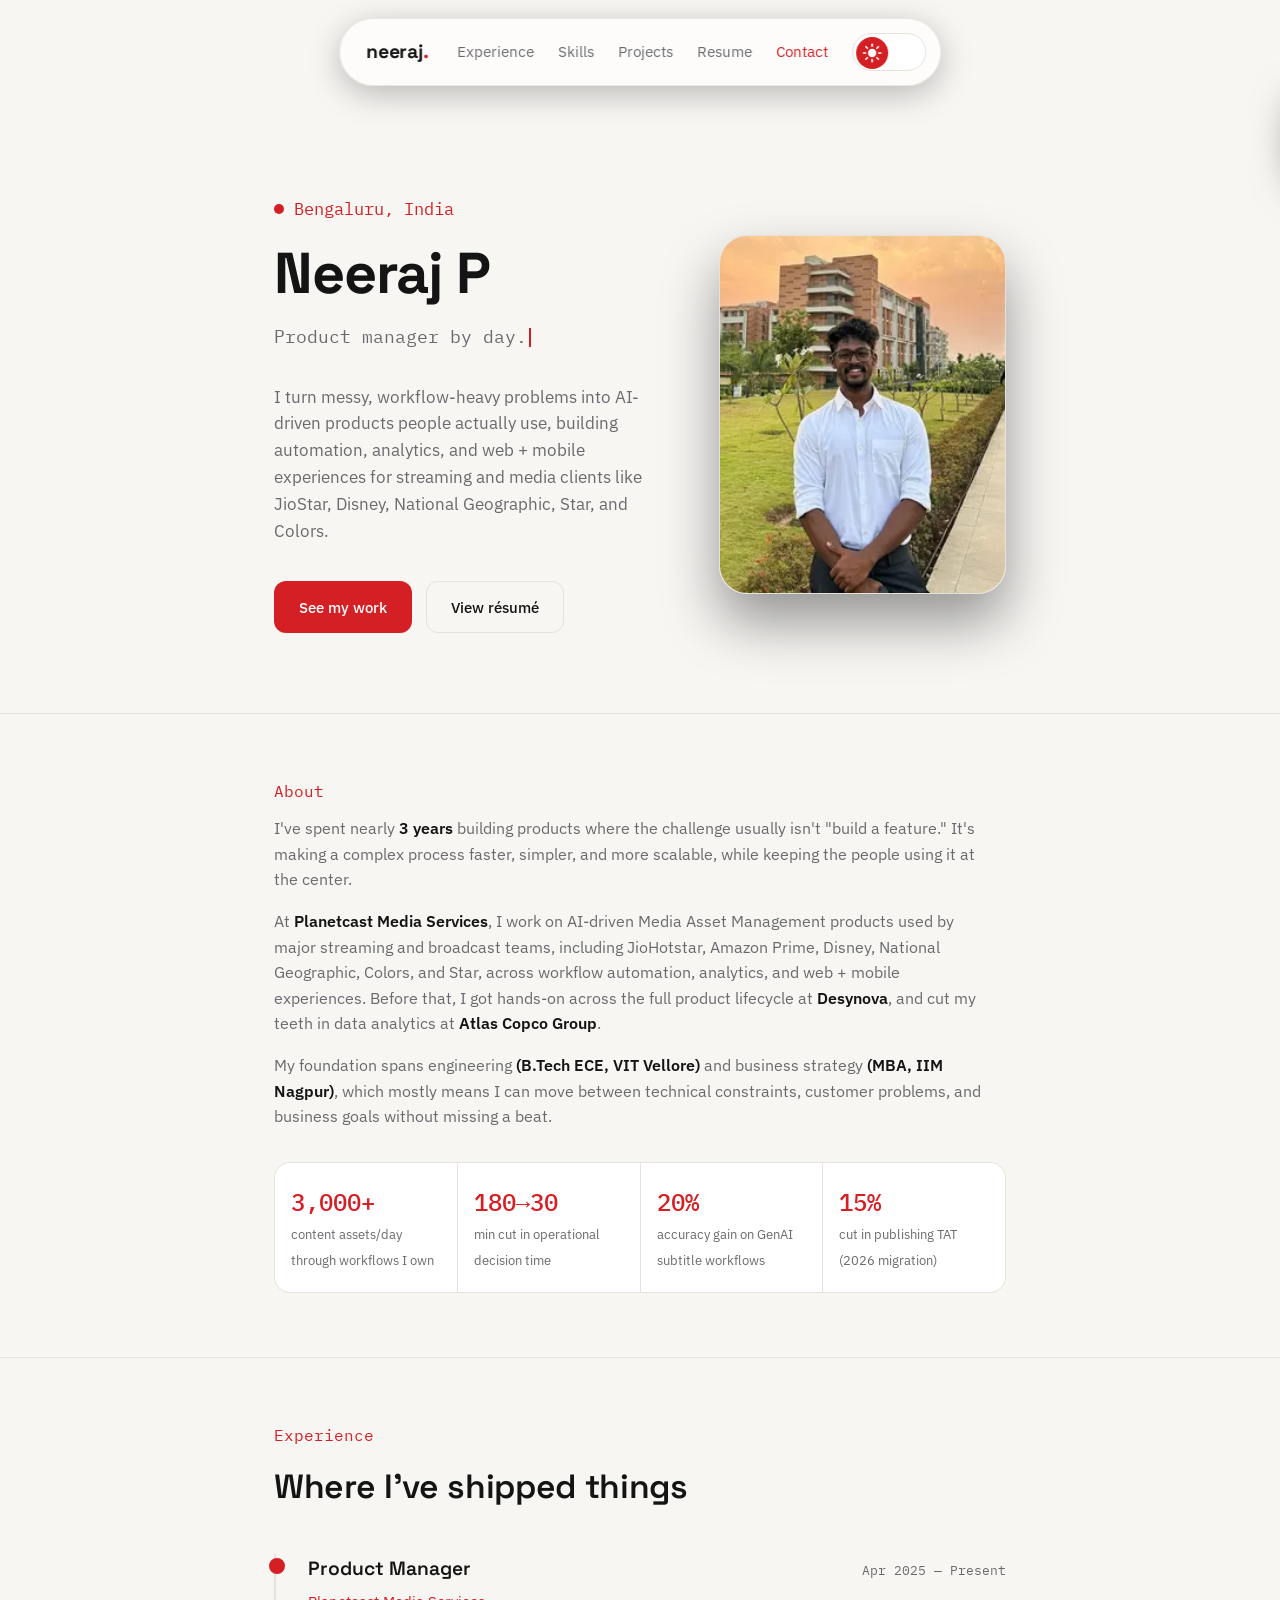
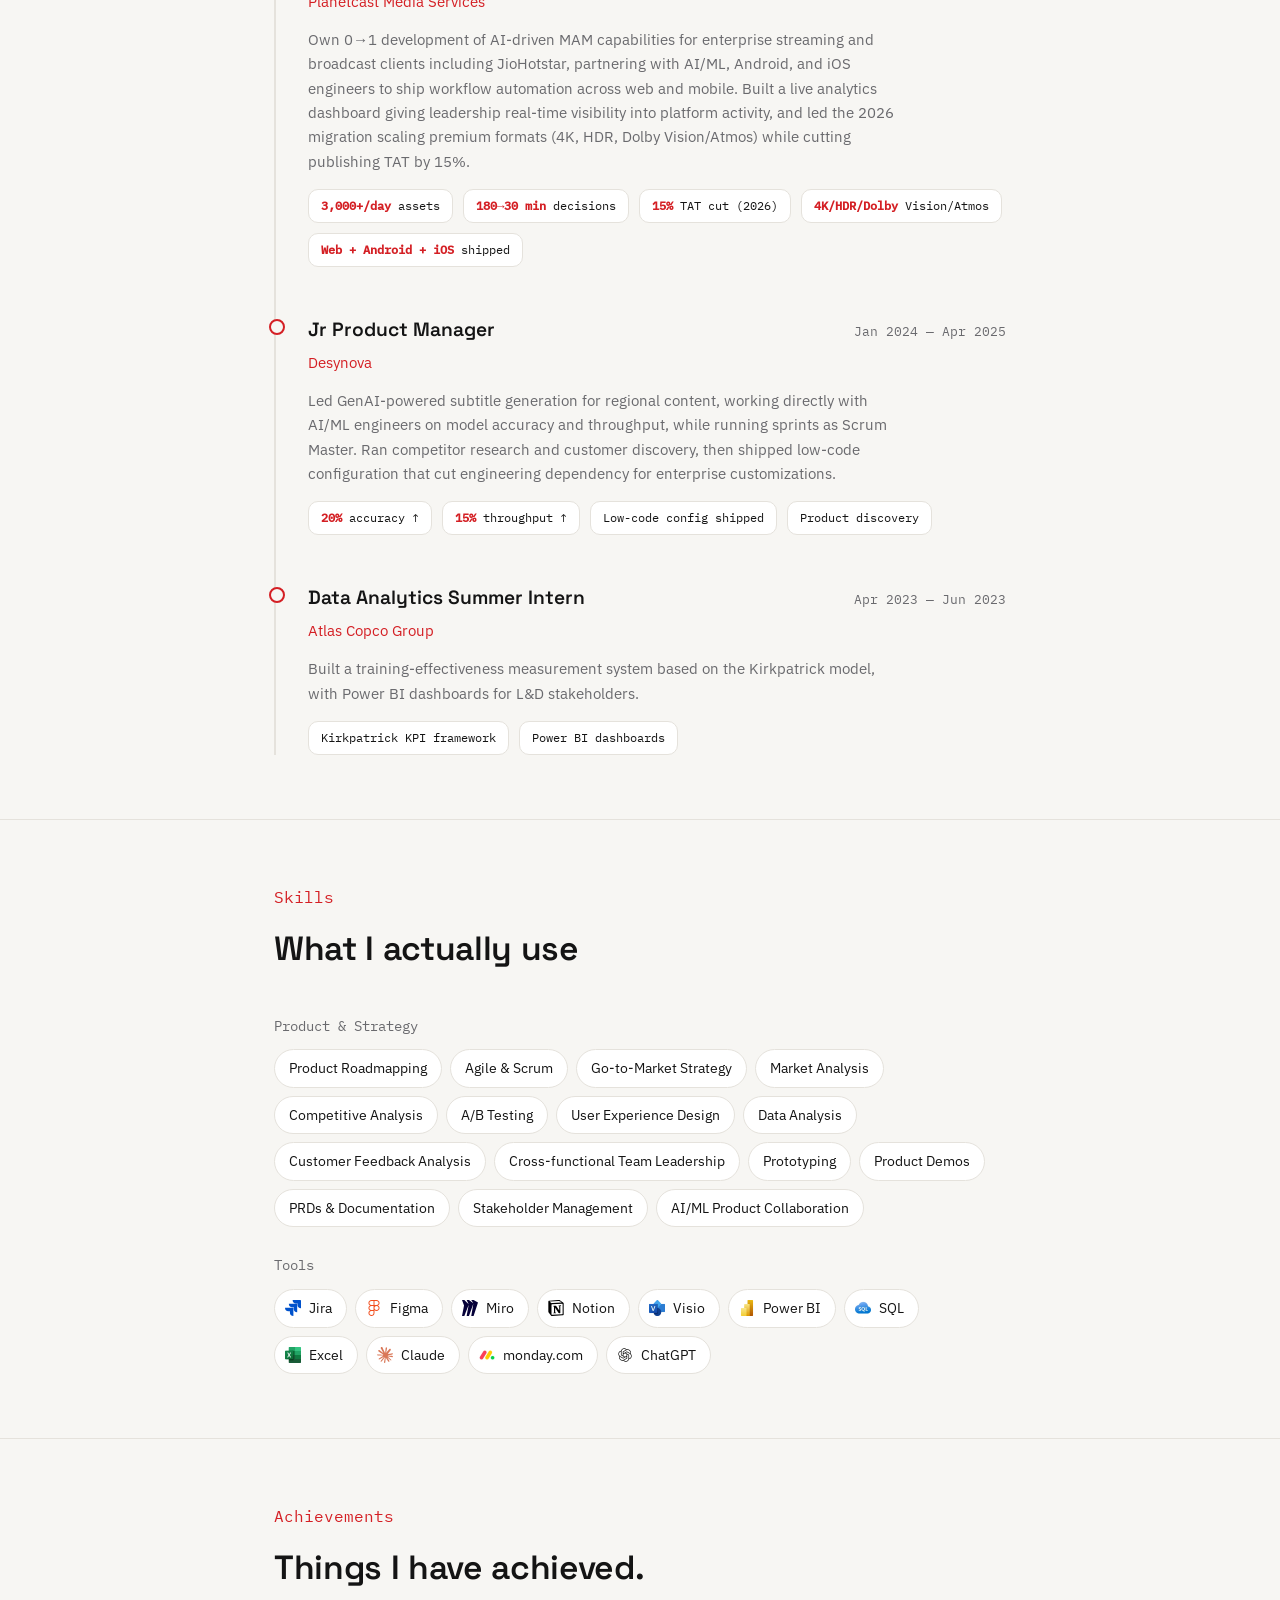
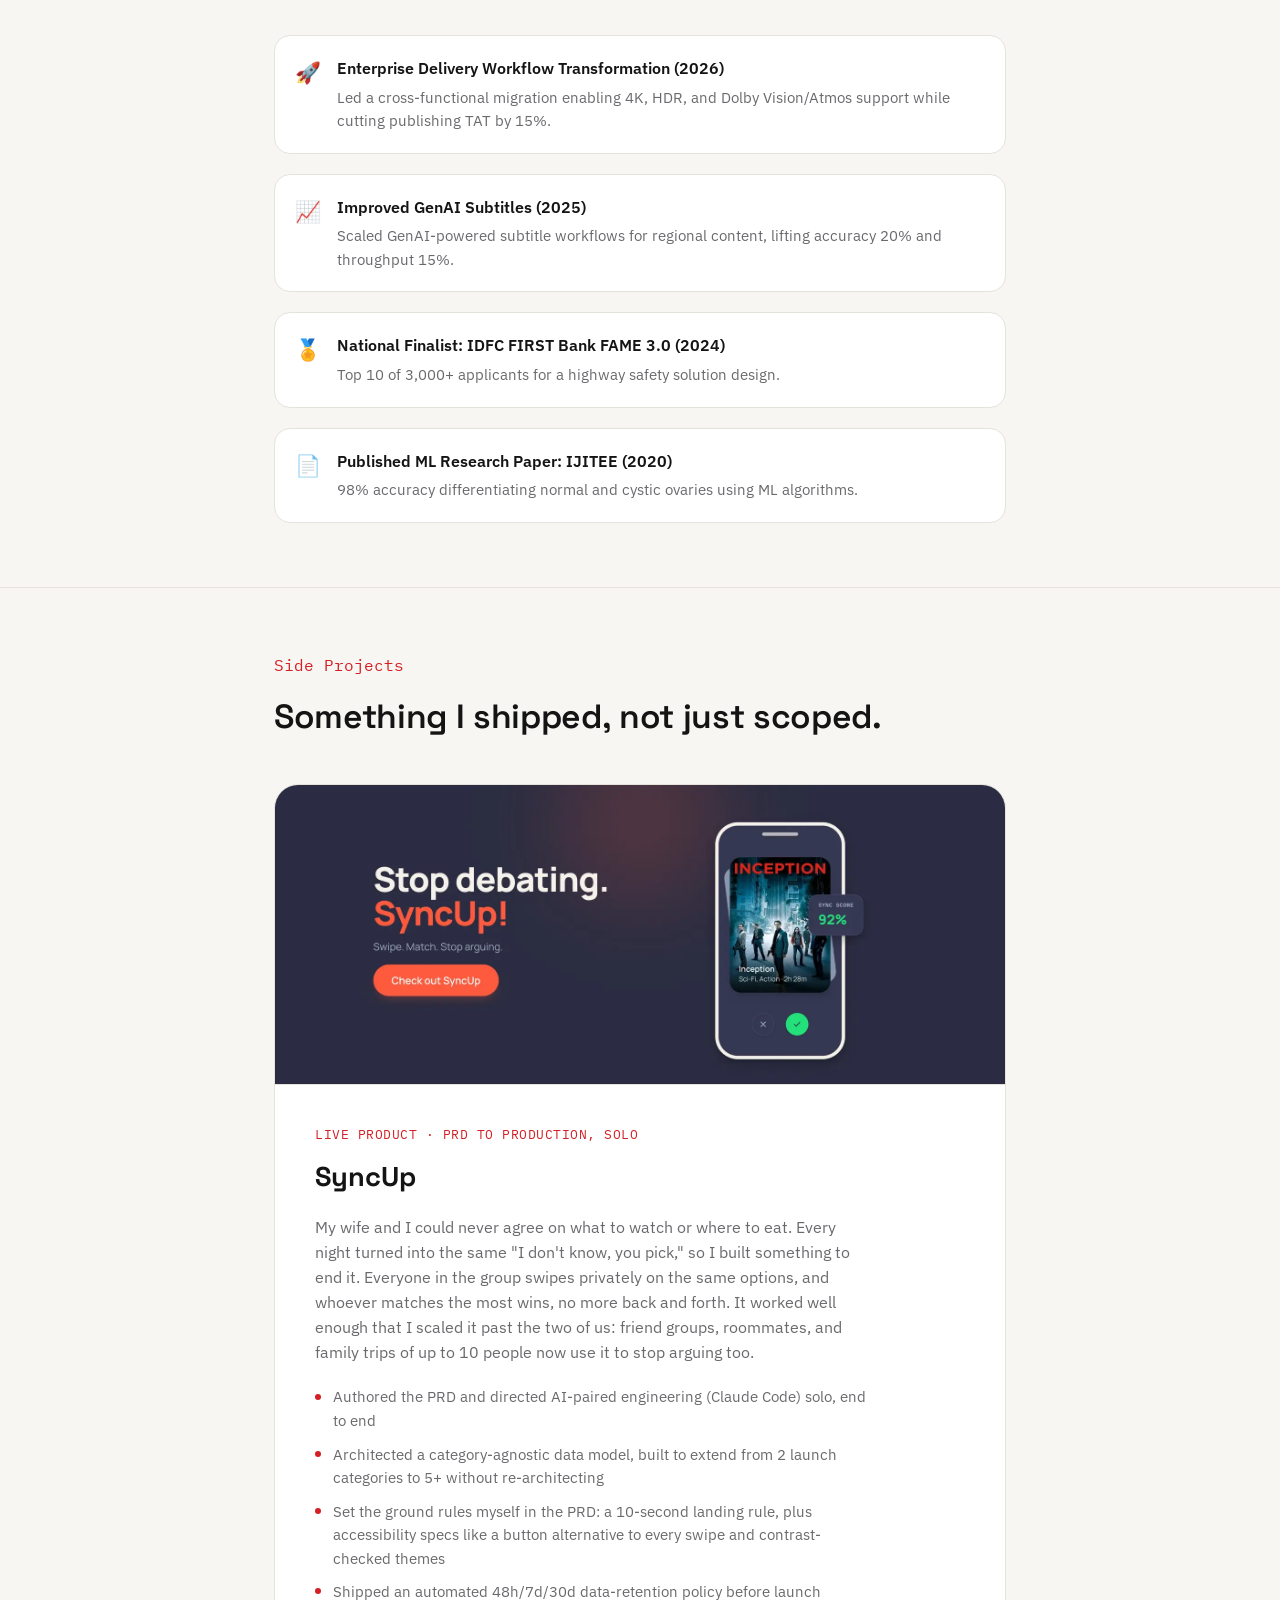
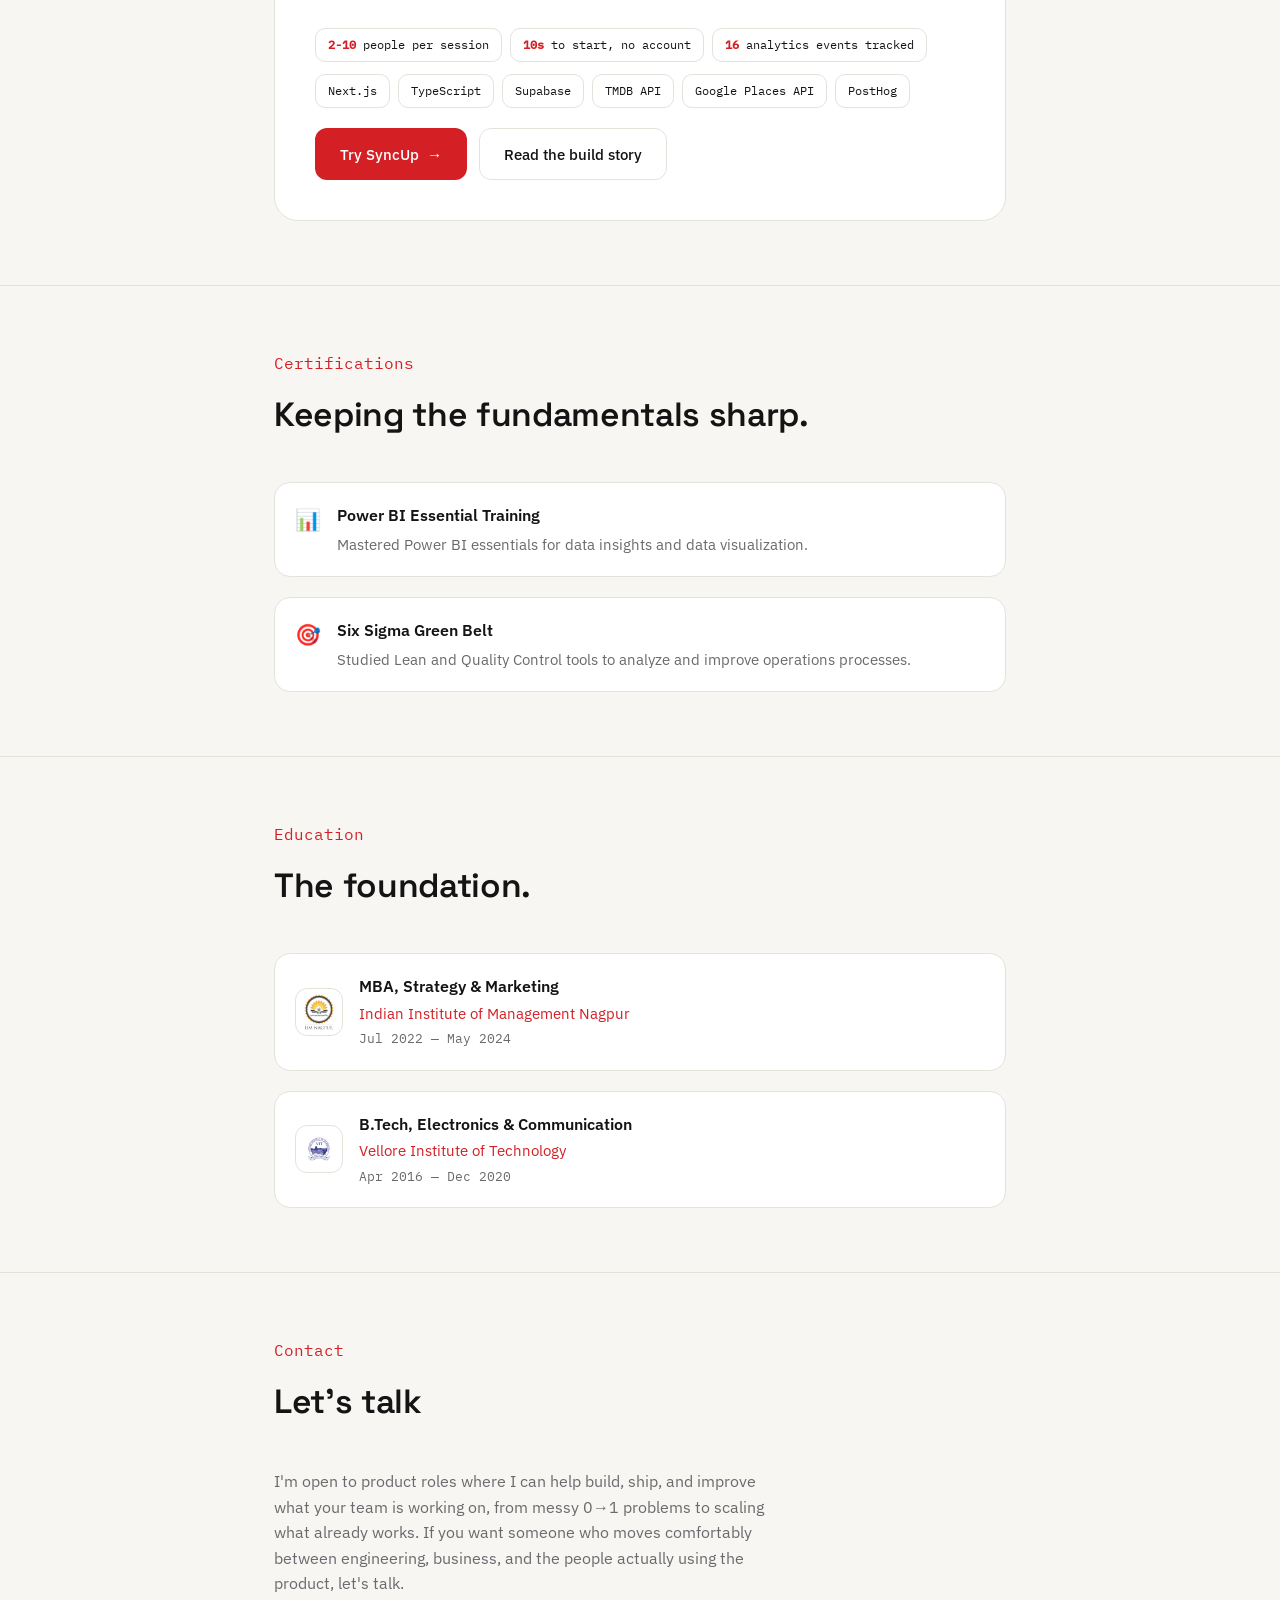
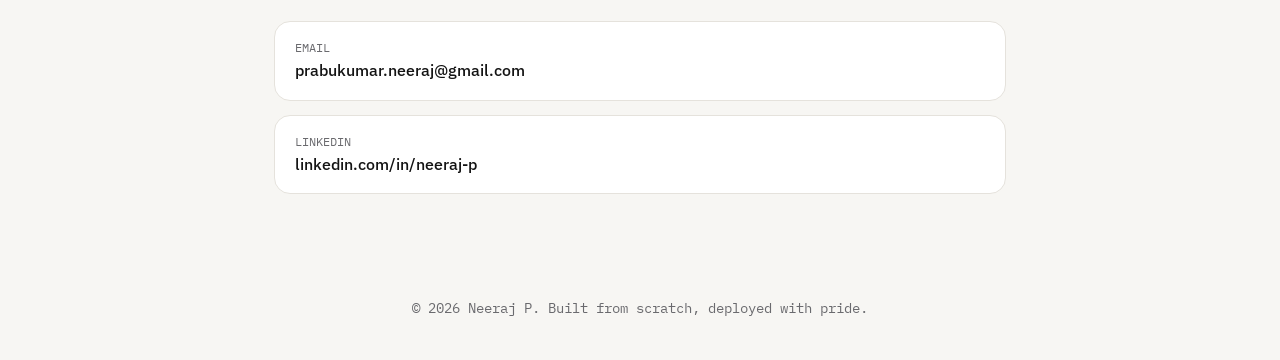
==== commit 78b2621c: "Speed up first paint and remove dead code Performance (Lighthouse mobile 85 -> 96, résumé 90 -> 99, " ====
--- a/index.html
+++ b/index.html
@@ -6,10 +6,11 @@
 <title>Neeraj P | Product Manager</title>
 <meta name="description" content="Neeraj P, Product Manager building AI-driven, workflow-centric platforms for enterprise streaming clients.">
 <link rel="icon" type="image/svg+xml" href="favicon.svg">
-<link rel="preconnect" href="https://fonts.googleapis.com">
-<link rel="preconnect" href="https://fonts.gstatic.com" crossorigin>
-<link rel="stylesheet" href="https://fonts.googleapis.com/css2?family=Space+Grotesk:wght@400;500;600;700&family=IBM+Plex+Sans:wght@400;500;600&family=IBM+Plex+Mono:wght@400;500&family=Press+Start+2P&display=swap">
+<link rel="preload" href="assets/fonts/space-grotesk-latin-700-normal.woff2" as="font" type="font/woff2" crossorigin>
+<link rel="preload" href="assets/fonts/ibm-plex-sans-latin-400-normal.woff2" as="font" type="font/woff2" crossorigin>
 <link rel="stylesheet" href="css/style.css">
+<script>try { var t = localStorage.getItem('theme'); if (t) document.documentElement.setAttribute('data-theme', t); } catch (e) {}</script>
+<script src="js/script.js" defer></script>
 </head>
 <body>
 
@@ -67,8 +68,8 @@
     </div>
     <div class="hero-photo">
       <picture>
-        <source srcset="assets/images/profile.webp" type="image/webp">
-        <img src="assets/images/profile.jpg" alt="Neeraj P" fetchpriority="high">
+        <source type="image/webp" srcset="assets/images/profile-300.webp 300w, assets/images/profile-600.webp 600w, assets/images/profile-900.webp 900w" sizes="(max-width: 640px) 280px, 290px">
+        <img src="assets/images/profile.jpg" alt="Neeraj P" width="900" height="910" fetchpriority="high">
       </picture>
     </div>
   </div>
@@ -77,8 +78,8 @@
 <section class="section" id="about">
   <div class="container">
     <div class="section-label reveal reveal-left">About</div>
-    <div class="about-text reveal about-text-full">
-        <p>I've spent the last <strong>2+ years</strong> building products where the challenge usually isn't "build a feature." It's making a complex process faster, simpler, and more scalable, while keeping the people using it at the center.</p>
+    <div class="about-text reveal">
+        <p>I've spent nearly <strong>3 years</strong> building products where the challenge usually isn't "build a feature." It's making a complex process faster, simpler, and more scalable, while keeping the people using it at the center.</p>
         <p>At <strong>Planetcast Media Services</strong>, I work on AI-driven Media Asset Management products used by major streaming and broadcast teams, including JioHotstar, Amazon Prime, Disney, National Geographic, Colors, and Star, across workflow automation, analytics, and web + mobile experiences. Before that, I got hands-on across the full product lifecycle at <strong>Desynova</strong>, and cut my teeth in data analytics at <strong>Atlas Copco Group</strong>.</p>
         <p>My foundation spans engineering <strong>(B.Tech ECE, VIT Vellore)</strong> and business strategy <strong>(MBA, IIM Nagpur)</strong>, which mostly means I can move between technical constraints, customer problems, and business goals without missing a beat.</p>
       </div>
@@ -334,14 +335,15 @@
   <div class="container">
     <div class="section-label reveal reveal-left">Contact</div>
     <h2 class="reveal reveal-left">Let's talk</h2>
-    <p class="reveal" style="color: var(--text-muted); max-width: 500px;">I'm open to product roles where I can help build, ship, and improve what your team is working on, from messy 0→1 problems to scaling what already works. If you want someone who moves comfortably between engineering, business, and the people actually using the product, let's talk.</p>    <div class="contact-links reveal-stagger">
+    <p class="contact-intro reveal">I'm open to product roles where I can help build, ship, and improve what your team is working on, from messy 0→1 problems to scaling what already works. If you want someone who moves comfortably between engineering, business, and the people actually using the product, let's talk.</p>
+    <div class="contact-links reveal-stagger">
       <a href="mailto:prabukumar.neeraj@gmail.com" class="contact-link reveal">
         <div>
           <div class="contact-link-label">EMAIL</div>
           <div class="contact-link-value">prabukumar.neeraj@gmail.com</div>
         </div>
       </a>
-      <a href="https://www.linkedin.com/in/neeraj-p-9b0741138" target="_blank" class="contact-link reveal">
+      <a href="https://www.linkedin.com/in/neeraj-p-9b0741138" target="_blank" rel="noopener" class="contact-link reveal">
         <div>
           <div class="contact-link-label">LINKEDIN</div>
           <div class="contact-link-value">linkedin.com/in/neeraj-p</div>
@@ -355,11 +357,10 @@
   © 2026 Neeraj P. Built from scratch, deployed with pride.
 </footer>
 
-<div class="toast" id="achievementToast">
-  <span class="toast-title" id="toastTitle">WASTED</span>
-  <span class="toast-desc" id="toastText">Can't handle the dark side.</span>
+<div class="toast" id="achievementToast" aria-hidden="true">
+  <span class="toast-title">ACHIEVEMENT UNLOCKED</span>
+  <span class="toast-desc">Welcome to the dark side.</span>
 </div>
 
-<script src="js/script.js"></script>
 </body>
 </html>
--- a/css/style.css
+++ b/css/style.css
@@ -1,14 +1,69 @@
+/* ============ FONTS (self-hosted, latin subset) ============ */
+@font-face {
+  font-family: 'Space Grotesk';
+  font-weight: 600;
+  font-display: swap;
+  src: url('../assets/fonts/space-grotesk-latin-600-normal.woff2') format('woff2');
+}
+
+@font-face {
+  font-family: 'Space Grotesk';
+  font-weight: 700;
+  font-display: swap;
+  src: url('../assets/fonts/space-grotesk-latin-700-normal.woff2') format('woff2');
+}
+
+@font-face {
+  font-family: 'IBM Plex Sans';
+  font-weight: 400;
+  font-display: swap;
+  src: url('../assets/fonts/ibm-plex-sans-latin-400-normal.woff2') format('woff2');
+}
+
+@font-face {
+  font-family: 'IBM Plex Sans';
+  font-weight: 500;
+  font-display: swap;
+  src: url('../assets/fonts/ibm-plex-sans-latin-500-normal.woff2') format('woff2');
+}
+
+@font-face {
+  font-family: 'IBM Plex Sans';
+  font-weight: 600;
+  font-display: swap;
+  src: url('../assets/fonts/ibm-plex-sans-latin-600-normal.woff2') format('woff2');
+}
+
+@font-face {
+  font-family: 'IBM Plex Mono';
+  font-weight: 400;
+  font-display: swap;
+  src: url('../assets/fonts/ibm-plex-mono-latin-400-normal.woff2') format('woff2');
+}
+
+@font-face {
+  font-family: 'IBM Plex Mono';
+  font-weight: 500;
+  font-display: swap;
+  src: url('../assets/fonts/ibm-plex-mono-latin-500-normal.woff2') format('woff2');
+}
+
+@font-face {
+  font-family: 'Press Start 2P';
+  font-weight: 400;
+  font-display: swap;
+  src: url('../assets/fonts/press-start-2p-latin-400-normal.woff2') format('woff2');
+}
+
 /* ============ DESIGN TOKENS ============ */
+/* Dark palette; [data-theme="light"] overrides it. */
 :root {
-  /* Dark mode (fallback values, overridden by [data-theme="light"] which is now default) */
   --bg: #17181b;
   --surface: #1e2024;
-  --surface-hover: #262930;
   --text: #f2f0ec;
   --text-muted: #9a9ca3;
   --border: #2f323a;
   --red: #e3272c;
-  --red-dim: #7a1418;
 
   --font-display: 'Space Grotesk', sans-serif;
   --font-body: 'IBM Plex Sans', sans-serif;
@@ -16,38 +71,29 @@
   --font-arcade: 'Press Start 2P', monospace;
 
   --max-width: 780px;
-  --transition: 0.3s cubic-bezier(0.4, 0, 0.2, 1);
+  --transition: 0.2s cubic-bezier(0.4, 0, 0.2, 1);
+  --nav-morph: 0.3s cubic-bezier(0.4, 0, 0.2, 1);
 }
 
 [data-theme="light"] {
   --bg: #f7f6f3;
   --surface: #ffffff;
-  --surface-hover: #f0eeea;
   --text: #141414;
   --text-muted: #6a6a6e;
   --border: #e5e2dc;
   --red: #d41f24;
-  --red-dim: #f0c9ca;
 }
 
 * { margin: 0; padding: 0; box-sizing: border-box; }
 
 html { scroll-behavior: smooth; }
-
-@media (prefers-reduced-motion: reduce) {
-  html { scroll-behavior: auto; }
-  *, *::before, *::after {
-    animation-duration: 0.01ms !important;
-    animation-iteration-count: 1 !important;
-    transition-duration: 0.01ms !important;
-  }
-}
 
 body {
   background: var(--bg);
   color: var(--text);
   font-family: var(--font-body);
   line-height: 1.6;
+  padding-top: 96px;
   transition: background var(--transition), color var(--transition);
   -webkit-font-smoothing: antialiased;
 }
@@ -58,12 +104,6 @@
 
 .container {
   max-width: var(--max-width);
-  margin: 0 auto;
-  padding: 0 24px;
-}
-
-.wide-container {
-  max-width: 1000px;
   margin: 0 auto;
   padding: 0 24px;
 }
@@ -73,11 +113,12 @@
   position: fixed;
   top: 0;
   left: 0;
+  width: 100%;
   height: 3px;
   background: var(--red);
   z-index: 200;
-  width: 0%;
-  transition: width 0.1s linear;
+  transform: scaleX(0);
+  transform-origin: left;
 }
 
 .nav {
@@ -94,14 +135,13 @@
   box-shadow: 0 8px 32px rgba(0,0,0,0.25);
   width: fit-content;
   max-width: calc(100vw - 32px);
-  transition: left var(--transition), top var(--transition);
+  transition: left var(--nav-morph), top var(--nav-morph);
 }
 
 .nav-expand-btn {
   display: none;
   background: none;
   border: none;
-  padding: 0;
   cursor: pointer;
   width: 40px;
   height: 40px;
@@ -121,8 +161,6 @@
 }
 
 .nav-inner {
-  max-width: none;
-  margin: 0;
   padding: 14px 14px 14px 26px;
   display: flex;
   justify-content: space-between;
@@ -140,17 +178,12 @@
 .nav-links a {
   color: var(--text-muted);
   transition: color var(--transition);
-  position: relative;
   padding: 4px 0;
 }
 
 .nav-links a:hover { color: var(--text); }
 
-.nav-links a.active {
-  color: var(--red);
-}
-
-body { padding-top: 96px; }
+.nav-links a.active { color: var(--red); }
 
 .nav-logo {
   font-family: var(--font-display);
@@ -172,7 +205,6 @@
   height: 38px;
   position: relative;
   cursor: pointer;
-  padding: 0;
   flex-shrink: 0;
   overflow: hidden;
 }
@@ -200,8 +232,6 @@
   height: 20px;
   color: #fff;
   position: absolute;
-  opacity: 1;
-  transform: rotate(0deg) scale(1);
   transition: opacity 0.3s ease, transform 0.4s cubic-bezier(0.34, 1.56, 0.64, 1);
 }
 
@@ -217,7 +247,7 @@
 
 [data-theme="dark"] .icon-bat {
   opacity: 1;
-  transform: rotate(0deg) scale(1);
+  transform: none;
 }
 
 /* ============ HERO ============ */
@@ -270,7 +300,6 @@
   height: 10px;
   border-radius: 50%;
   background: var(--red);
-  display: inline-block;
   animation: pulse 2s ease-in-out infinite;
 }
 
@@ -311,7 +340,7 @@
   50% { opacity: 0; }
 }
 
-.hero p.lede {
+.hero .lede {
   font-size: 1.05rem;
   color: var(--text-muted);
   max-width: 560px;
@@ -324,6 +353,7 @@
   flex-wrap: wrap;
 }
 
+/* ============ BUTTONS ============ */
 .btn {
   display: inline-flex;
   align-items: center;
@@ -364,11 +394,12 @@
   color: var(--red);
 }
 
+/* After the :hover rules so press feedback wins the tie while clicking. */
 .btn:active {
   transform: scale(0.97);
 }
 
-/* ============ SECTION HEADINGS ============ */
+/* ============ SECTIONS ============ */
 .section {
   padding: 64px 0;
   border-top: 1px solid var(--border);
@@ -390,14 +421,13 @@
 }
 
 /* ============ ABOUT ============ */
-.about-text-full {
+.about-text {
   max-width: 720px;
 }
 
 .about-text p {
   color: var(--text-muted);
   margin-bottom: 16px;
-  font-size: 1rem;
 }
 
 .about-text strong { color: var(--text); font-weight: 600; }
@@ -416,7 +446,6 @@
 .stat {
   background: var(--surface);
   padding: 20px 16px;
-  text-align: left;
 }
 
 .stat-num {
@@ -433,11 +462,7 @@
   margin-top: 4px;
 }
 
-/* ============ EXPERIENCE / PIPELINE ============ */
-.pipeline {
-  position: relative;
-}
-
+/* ============ EXPERIENCE ============ */
 .pipeline-item {
   position: relative;
   padding-left: 32px;
@@ -536,7 +561,8 @@
   gap: 8px;
 }
 
-.skill-tag {
+.skill-tag,
+.tool-tag {
   font-size: 0.88rem;
   padding: 7px 14px;
   border-radius: 100px;
@@ -545,7 +571,8 @@
   transition: border-color var(--transition);
 }
 
-.skill-tag:hover {
+.skill-tag:hover,
+.tool-tag:hover {
   border-color: var(--red);
 }
 
@@ -553,16 +580,7 @@
   display: inline-flex;
   align-items: center;
   gap: 8px;
-  font-size: 0.88rem;
-  padding: 7px 14px 7px 10px;
-  border-radius: 100px;
-  border: 1px solid var(--border);
-  background: var(--surface);
-  transition: border-color var(--transition);
-}
-
-.tool-tag:hover {
-  border-color: var(--red);
+  padding-left: 10px;
 }
 
 .tool-tag img {
@@ -575,27 +593,7 @@
   filter: invert(1);
 }
 
-.tool-tag .badge {
-  width: 16px;
-  height: 16px;
-  flex-shrink: 0;
-  border-radius: 6px;
-  background: #6b7280;
-  color: #fff;
-  font-family: var(--font-mono);
-  font-size: 0.5rem;
-  font-weight: 700;
-  display: flex;
-  align-items: center;
-  justify-content: center;
-  letter-spacing: -0.02em;
-}
-
-.badge-chatgpt {
-  background: #10A37F;
-}
-
-/* ============ ACHIEVEMENTS ============ */
+/* ============ ACHIEVEMENTS / CERTIFICATIONS ============ */
 .achievements-list {
   display: grid;
   gap: 20px;
@@ -634,15 +632,12 @@
 }
 
 .project-banner {
-  width: 100%;
-  line-height: 0;
   border-bottom: 1px solid var(--border);
 }
 
 .project-banner img {
   width: 100%;
   height: auto;
-  display: block;
 }
 
 .project-body {
@@ -675,8 +670,7 @@
 .project-principles {
   display: grid;
   gap: 10px;
-  margin: 0 0 24px;
-  padding: 0;
+  margin-bottom: 24px;
   list-style: none;
   max-width: 560px;
 }
@@ -769,6 +763,11 @@
 }
 
 /* ============ CONTACT ============ */
+.contact-intro {
+  color: var(--text-muted);
+  max-width: 500px;
+}
+
 .contact-links {
   display: flex;
   flex-direction: column;
@@ -817,7 +816,7 @@
   font-family: var(--font-mono);
 }
 
-/* ============ ACHIEVEMENT TOAST (GTA style) ============ */
+/* ============ DARK MODE TOAST ============ */
 .toast {
   position: fixed;
   top: 90px;
@@ -834,12 +833,11 @@
   box-shadow: 0 12px 40px rgba(0,0,0,0.5);
 }
 
+/* Slower on the way in than on the way out. */
 .toast.show {
   transform: translateX(0);
   transition: transform 0.5s cubic-bezier(0.16, 1, 0.3, 1);
 }
-
-.toast-icon { display: none; }
 
 .toast-title {
   font-family: var(--font-arcade);
@@ -859,6 +857,122 @@
   display: block;
 }
 
+/* ============ RESUME PAGE ============ */
+.resume-page {
+  padding-top: 56px;
+  padding-bottom: 80px;
+}
+
+.resume-header {
+  display: flex;
+  justify-content: space-between;
+  align-items: center;
+  flex-wrap: wrap;
+  gap: 16px;
+  margin-bottom: 48px;
+}
+
+.resume-header h1 {
+  font-family: var(--font-display);
+  font-size: 2rem;
+  font-weight: 700;
+}
+
+.resume-summary {
+  color: var(--text-muted);
+  max-width: 620px;
+}
+
+.resume-block {
+  margin-bottom: 40px;
+}
+
+.resume-block-label {
+  font-family: var(--font-mono);
+  font-size: 0.78rem;
+  color: var(--red);
+  margin-bottom: 16px;
+}
+
+.resume-entry {
+  margin-bottom: 24px;
+  padding-bottom: 24px;
+  border-bottom: 1px solid var(--border);
+}
+
+.resume-entry:last-child { border-bottom: none; }
+
+.resume-entry-top {
+  display: flex;
+  justify-content: space-between;
+  flex-wrap: wrap;
+  gap: 8px;
+  margin-bottom: 6px;
+}
+
+.resume-entry-title {
+  font-weight: 600;
+  font-size: 1.05rem;
+}
+
+.resume-entry-date {
+  font-family: var(--font-mono);
+  font-size: 0.8rem;
+  color: var(--text-muted);
+}
+
+.resume-entry-sub {
+  color: var(--red);
+  font-size: 0.9rem;
+  margin-bottom: 10px;
+}
+
+.resume-entry-sub a {
+  text-decoration: underline;
+  text-underline-offset: 2px;
+}
+
+.resume-entry ul {
+  color: var(--text-muted);
+  font-size: 0.92rem;
+  padding-left: 20px;
+}
+
+.resume-entry li { margin-bottom: 6px; }
+
+.resume-list {
+  list-style: none;
+}
+
+.resume-list li { margin-bottom: 8px; }
+
+.resume-list span { color: var(--text-muted); }
+
+.resume-skill-group { margin-bottom: 20px; }
+
+/* ============ SCROLL-TRIGGERED REVEALS ============ */
+.reveal {
+  opacity: 0;
+  transform: translateY(20px);
+  transition: opacity 0.5s cubic-bezier(0.16, 1, 0.3, 1),
+              transform 0.5s cubic-bezier(0.16, 1, 0.3, 1);
+}
+
+.reveal-left {
+  transform: translateX(-24px);
+}
+
+.reveal.reveal-visible {
+  opacity: 1;
+  transform: none;
+}
+
+.reveal-stagger .reveal:nth-child(2) { transition-delay: 0.06s; }
+.reveal-stagger .reveal:nth-child(3) { transition-delay: 0.12s; }
+.reveal-stagger .reveal:nth-child(4) { transition-delay: 0.18s; }
+.reveal-stagger .reveal:nth-child(5) { transition-delay: 0.24s; }
+
+/* ============ RESPONSIVE ============ */
 @media (max-width: 900px) {
   .stat-strip {
     grid-template-columns: repeat(2, 1fr);
@@ -869,130 +983,63 @@
 }
 
 @media (max-width: 640px) {
+  body { padding-top: 82px; }
+
+  .container {
+    padding-left: 28px;
+    padding-right: 28px;
+  }
+
+  .hero { padding-top: 40px; padding-bottom: 56px; }
+  .hero-grid {
+    grid-template-columns: 1fr;
+    gap: 32px;
+  }
+  .hero-photo {
+    order: -1;
+    max-width: 280px;
+    margin: 0 auto;
+    aspect-ratio: 1 / 1;
+  }
+
+  .stat-strip {
+    grid-template-columns: 1fr;
+  }
+
+  .project-card {
+    border-radius: 18px;
+  }
+  .project-body {
+    padding: 24px;
+  }
+
+  .resume-header { flex-direction: column; align-items: flex-start; }
+
   .toast {
     top: 76px;
     right: 16px;
     left: 16px;
     max-width: none;
     padding: 12px 16px;
+    text-align: left;
   }
   .toast-title { font-size: 0.6rem; margin-bottom: 6px; }
   .toast-desc { font-size: 0.78rem; }
-  .toast { text-align: left; }
-  .project-card {
-    border-radius: 18px;
-  }
-  .project-body {
-    padding: 24px;
-  }
-}
-
-/* ============ RESUME PAGE ============ */
-.resume-header {
-  display: flex;
-  justify-content: space-between;
-  align-items: center;
-  flex-wrap: wrap;
-  gap: 16px;
-  margin-bottom: 48px;
-}
-
-.resume-header h1 {
-  font-family: var(--font-display);
-  font-size: 2rem;
-  font-weight: 700;
-}
-
-.resume-block {
-  margin-bottom: 40px;
-}
-
-.resume-block-label {
-  font-family: var(--font-mono);
-  font-size: 0.78rem;
-  color: var(--red);
-  margin-bottom: 16px;
-  text-transform: none;
-}
-
-.resume-entry {
-  margin-bottom: 24px;
-  padding-bottom: 24px;
-  border-bottom: 1px solid var(--border);
-}
-
-.resume-entry:last-child { border-bottom: none; }
-
-.resume-entry-top {
-  display: flex;
-  justify-content: space-between;
-  flex-wrap: wrap;
-  gap: 8px;
-  margin-bottom: 6px;
-}
-
-.resume-entry-title {
-  font-weight: 600;
-  font-size: 1.05rem;
-}
-
-.resume-entry-date {
-  font-family: var(--font-mono);
-  font-size: 0.8rem;
-  color: var(--text-muted);
-}
-
-.resume-entry-sub {
-  color: var(--red);
-  font-size: 0.9rem;
-  margin-bottom: 10px;
-}
-
-.resume-entry-sub a {
-  text-decoration: underline;
-  text-underline-offset: 2px;
-}
-
-.resume-entry ul {
-  color: var(--text-muted);
-  font-size: 0.92rem;
-  padding-left: 20px;
-}
-
-.resume-entry li { margin-bottom: 6px; }
-
-/* ============ RESPONSIVE ============ */
-@media (max-width: 640px) {
-  .container, .wide-container {
-    padding: 0 28px;
-  }
-  .hero-grid {
-    grid-template-columns: 1fr;
-    gap: 32px;
-  }
-  .hero-photo {
-    order: -1;
-    max-width: 280px;
-    margin: 0 auto;
-    aspect-ratio: 1 / 1;
-  }
-  .stat-strip {
-    grid-template-columns: 1fr;
-  }
+
+  /* Pill nav: full width at the top, morphs into a hamburger once scrolled. */
   .nav {
     top: 10px;
     width: calc(100vw - 16px);
     max-width: calc(100vw - 16px);
     height: 58px;
     overflow: hidden;
-    transition: left var(--transition), top var(--transition), width var(--transition);
+    transition: left var(--nav-morph), top var(--nav-morph), width var(--nav-morph);
   }
   .nav-inner {
     position: absolute;
     inset: 0;
     padding: 12px 8px 12px 14px;
     gap: 4px;
-    opacity: 1;
     transition: opacity 0.25s ease;
   }
   .nav-logo {
@@ -1002,9 +1049,6 @@
     gap: 4px;
     font-size: 0.6rem;
   }
-  body { padding-top: 82px; }
-  .hero { padding-top: 40px; padding-bottom: 56px; }
-  .resume-header { flex-direction: column; align-items: flex-start; }
 
   .theme-toggle {
     width: 42px;
@@ -1047,37 +1091,15 @@
   }
 }
 
-/* ============ SCROLL-TRIGGERED REVEALS ============ */
-.reveal {
-  opacity: 0;
-  transform: translateY(28px);
-  transition: opacity 0.7s cubic-bezier(0.16, 1, 0.3, 1),
-              transform 0.7s cubic-bezier(0.16, 1, 0.3, 1);
-}
-
-.reveal.reveal-visible {
-  opacity: 1;
-  transform: translateY(0);
-}
-
-.reveal-left {
-  transform: translateX(-32px);
-}
-
-.reveal-left.reveal-visible {
-  transform: translateX(0);
-}
-
-.reveal-stagger .reveal:nth-child(1) { transition-delay: 0s; }
-.reveal-stagger .reveal:nth-child(2) { transition-delay: 0.06s; }
-.reveal-stagger .reveal:nth-child(3) { transition-delay: 0.12s; }
-.reveal-stagger .reveal:nth-child(4) { transition-delay: 0.18s; }
-.reveal-stagger .reveal:nth-child(5) { transition-delay: 0.24s; }
-
 @media (prefers-reduced-motion: reduce) {
+  html { scroll-behavior: auto; }
+  *, *::before, *::after {
+    animation-duration: 0.01ms !important;
+    animation-iteration-count: 1 !important;
+    transition-duration: 0.01ms !important;
+  }
   .reveal {
     opacity: 1;
     transform: none;
-    transition: none;
-  }
-}
+  }
+}
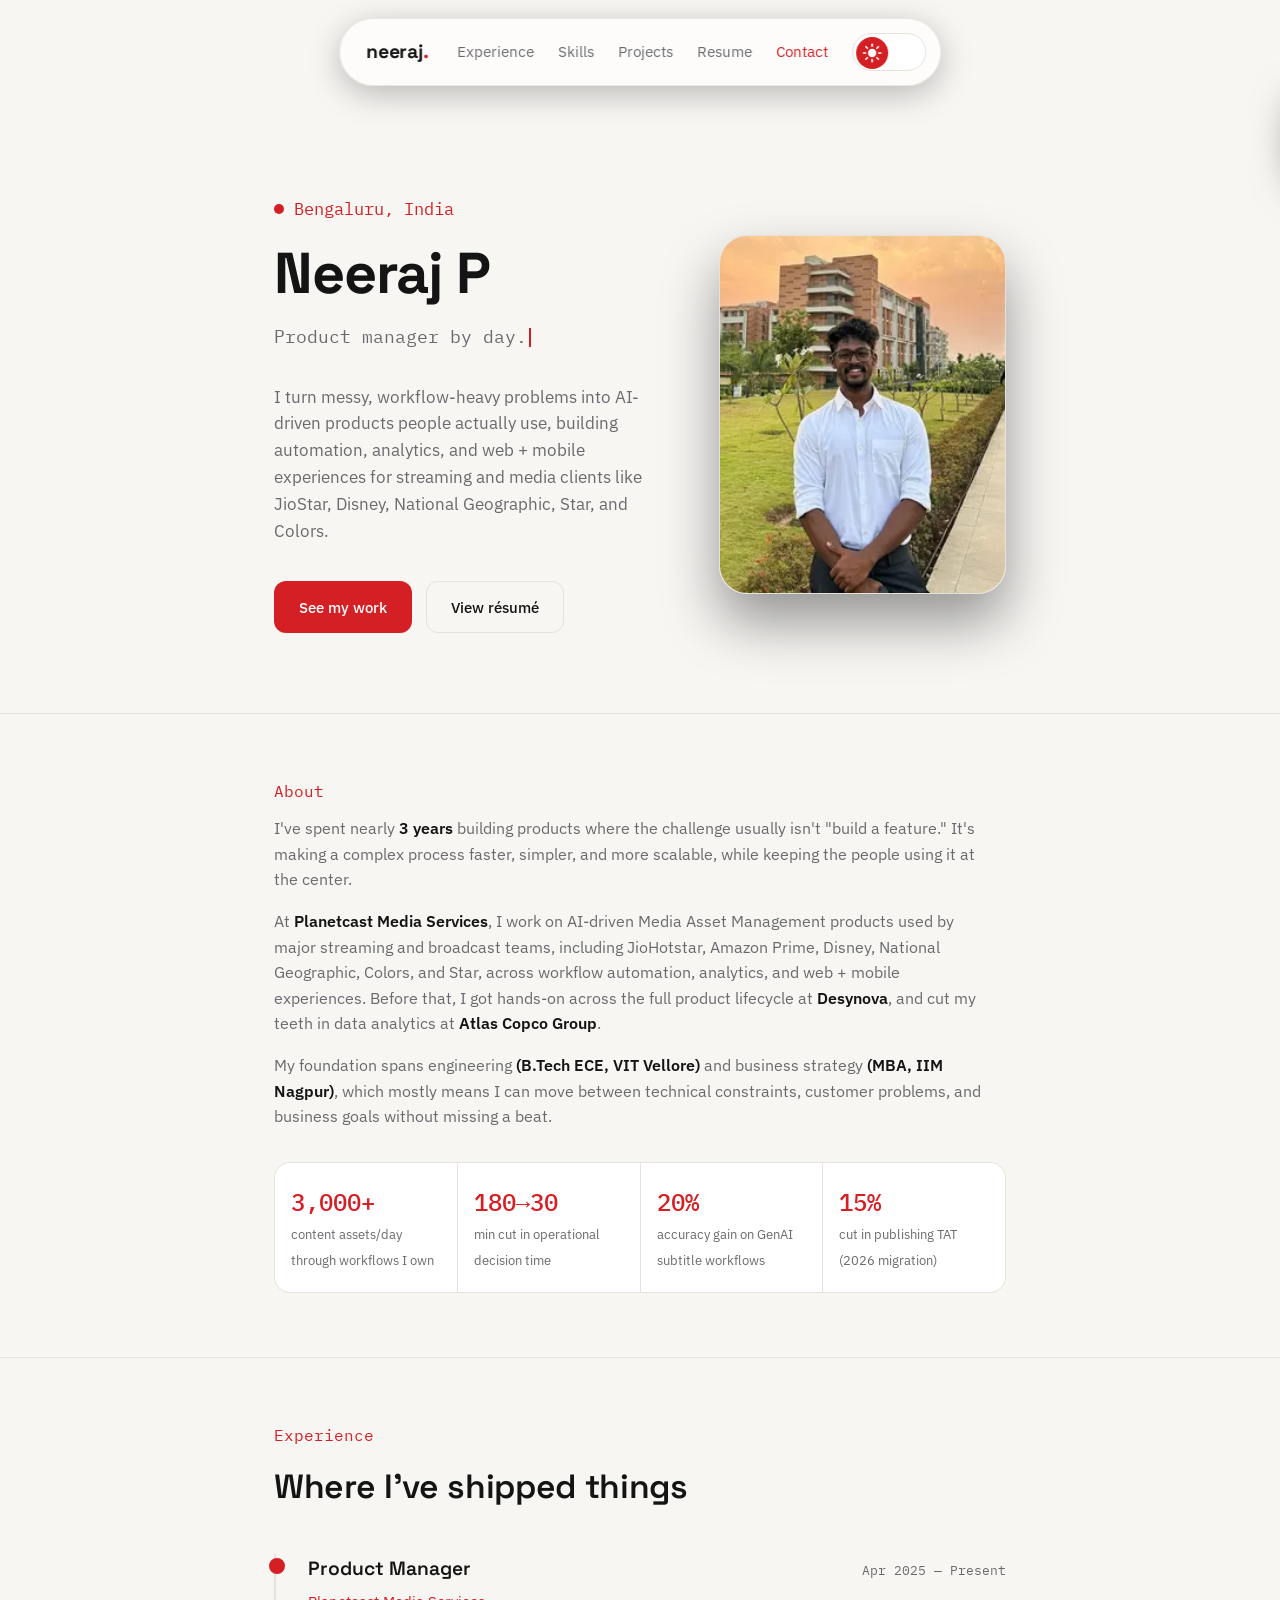
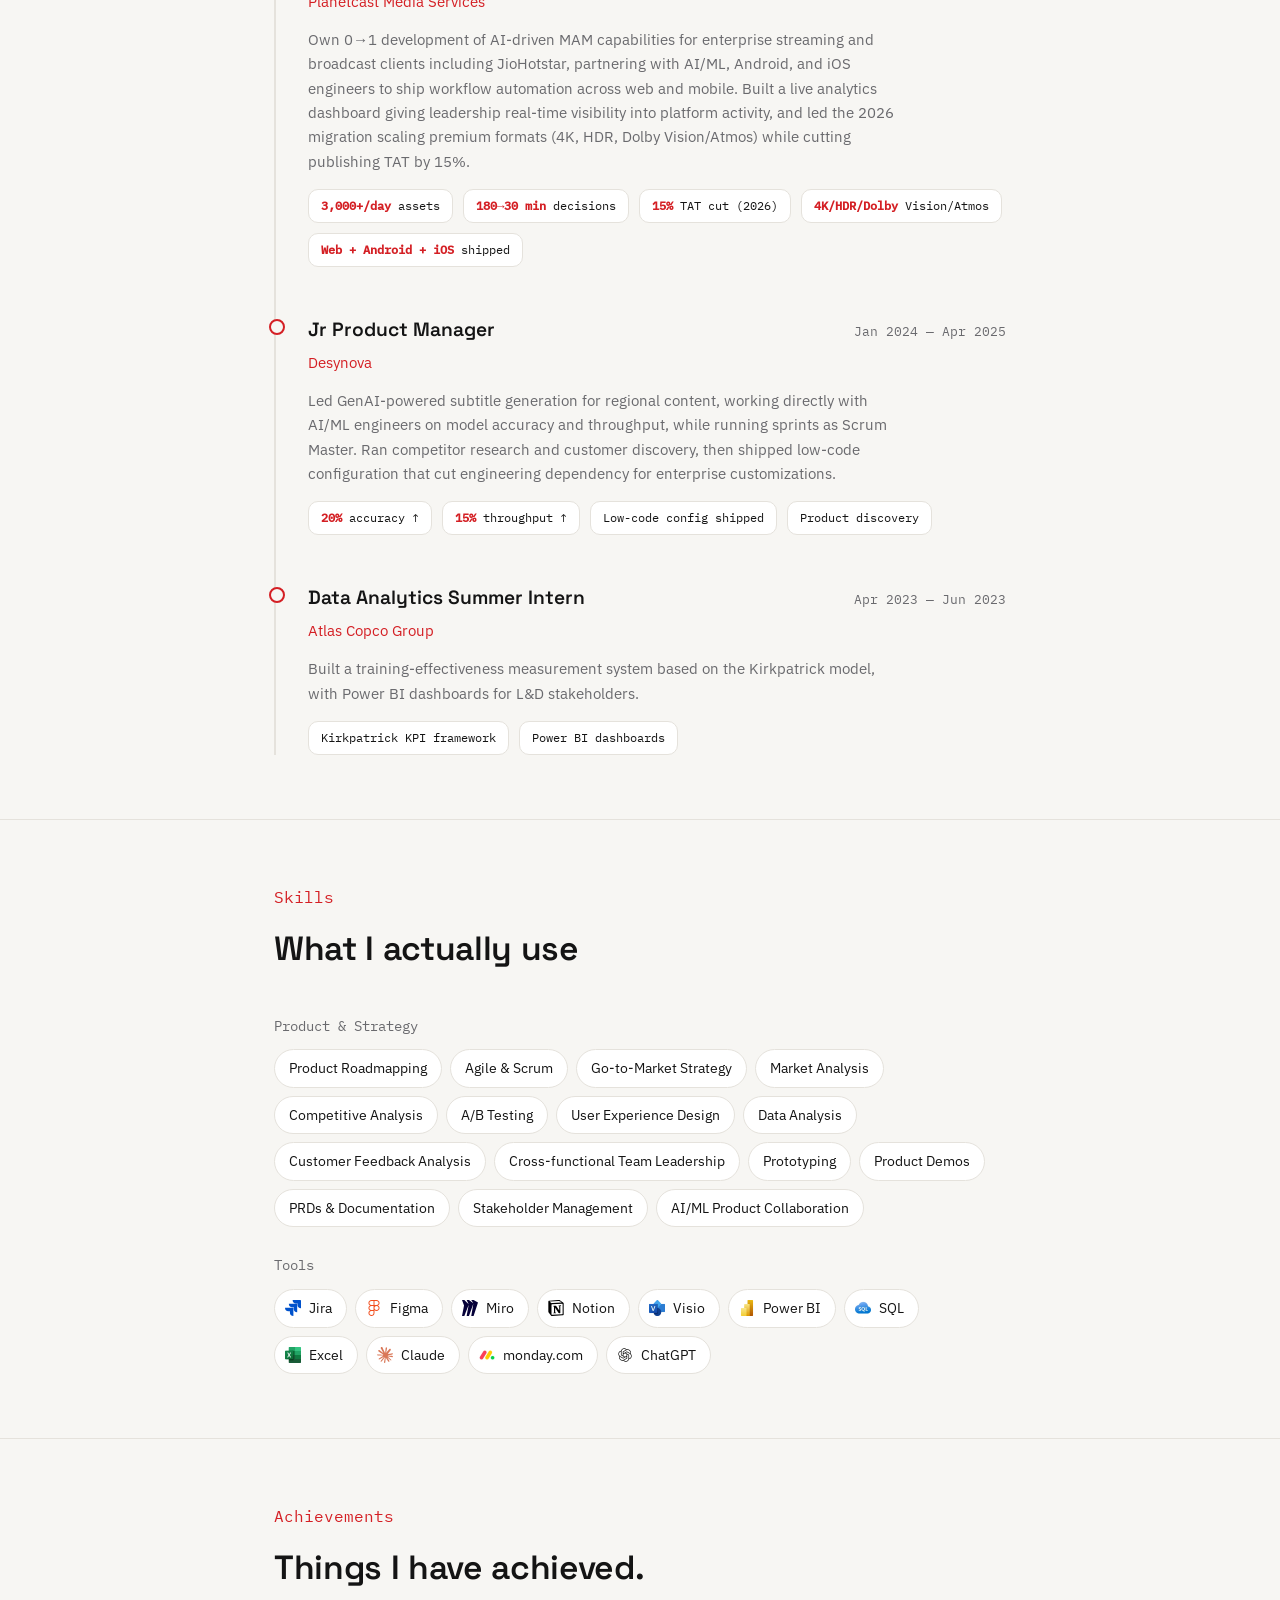
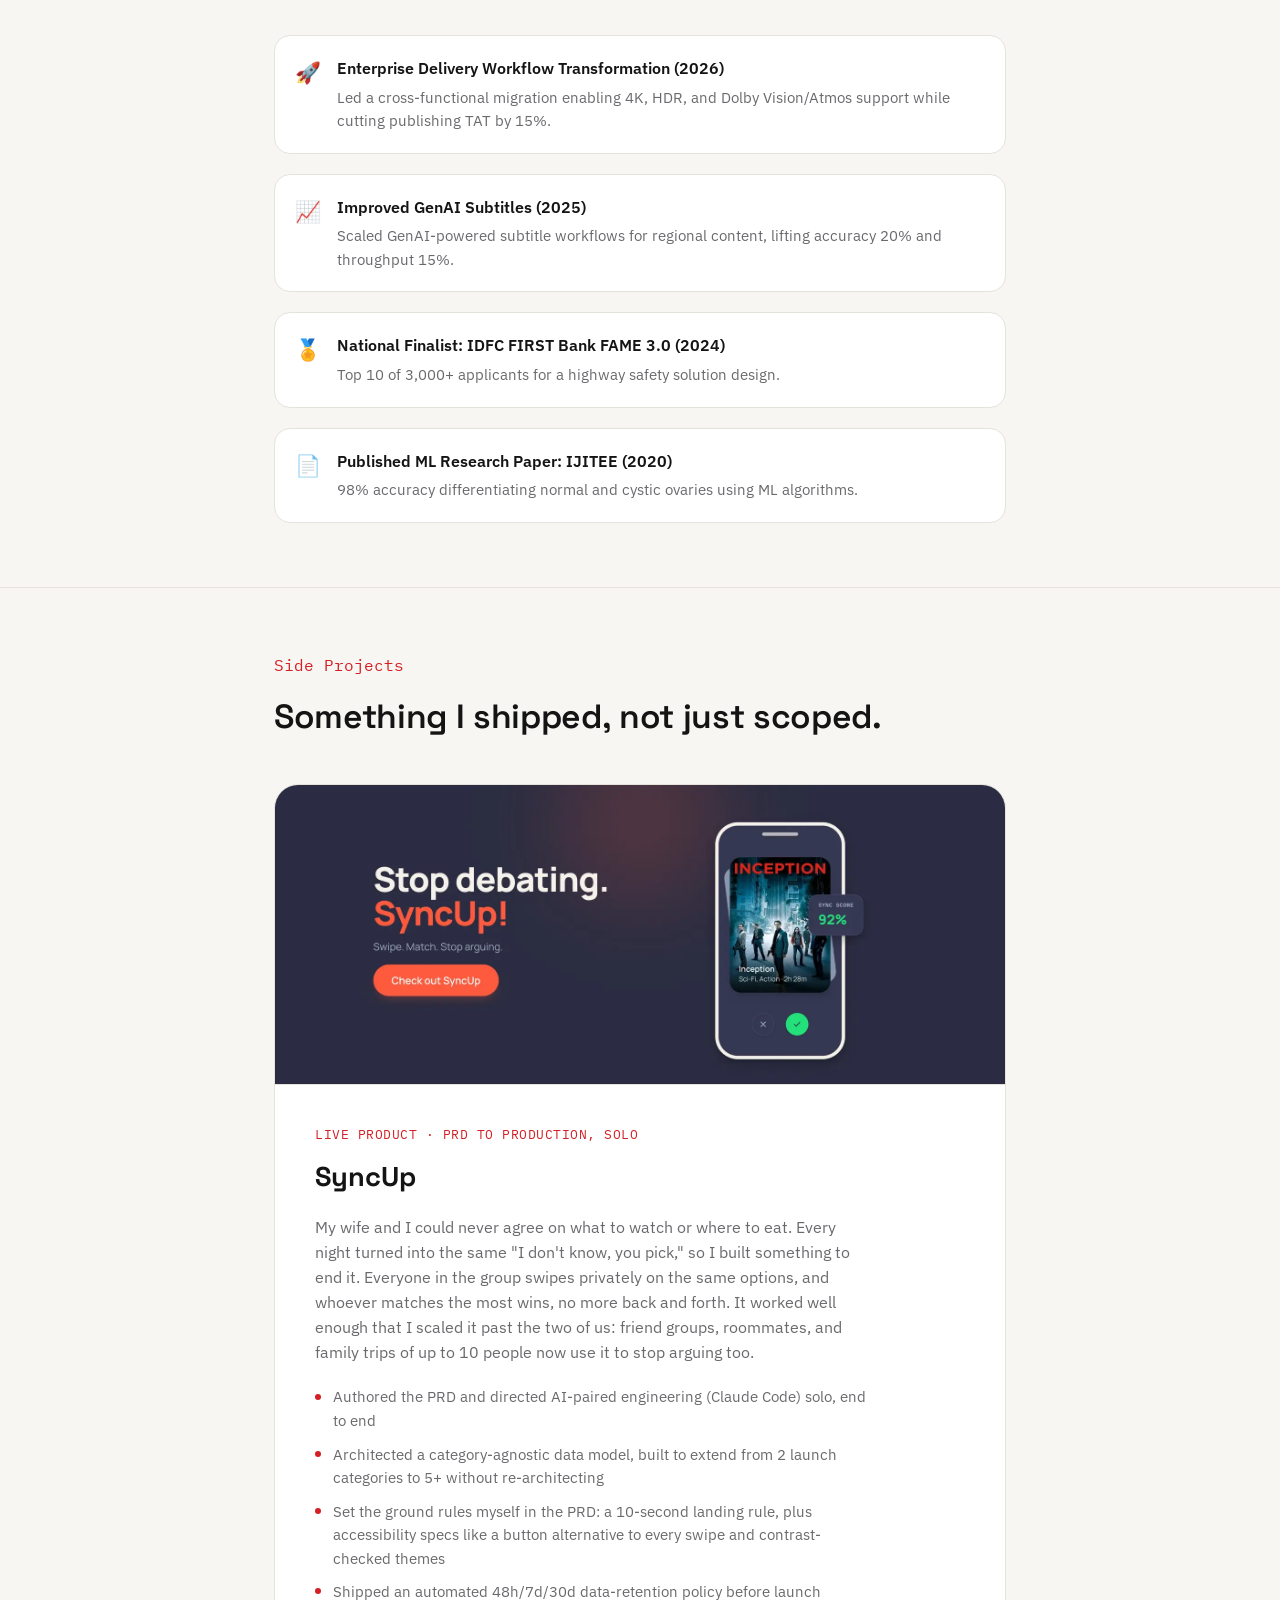
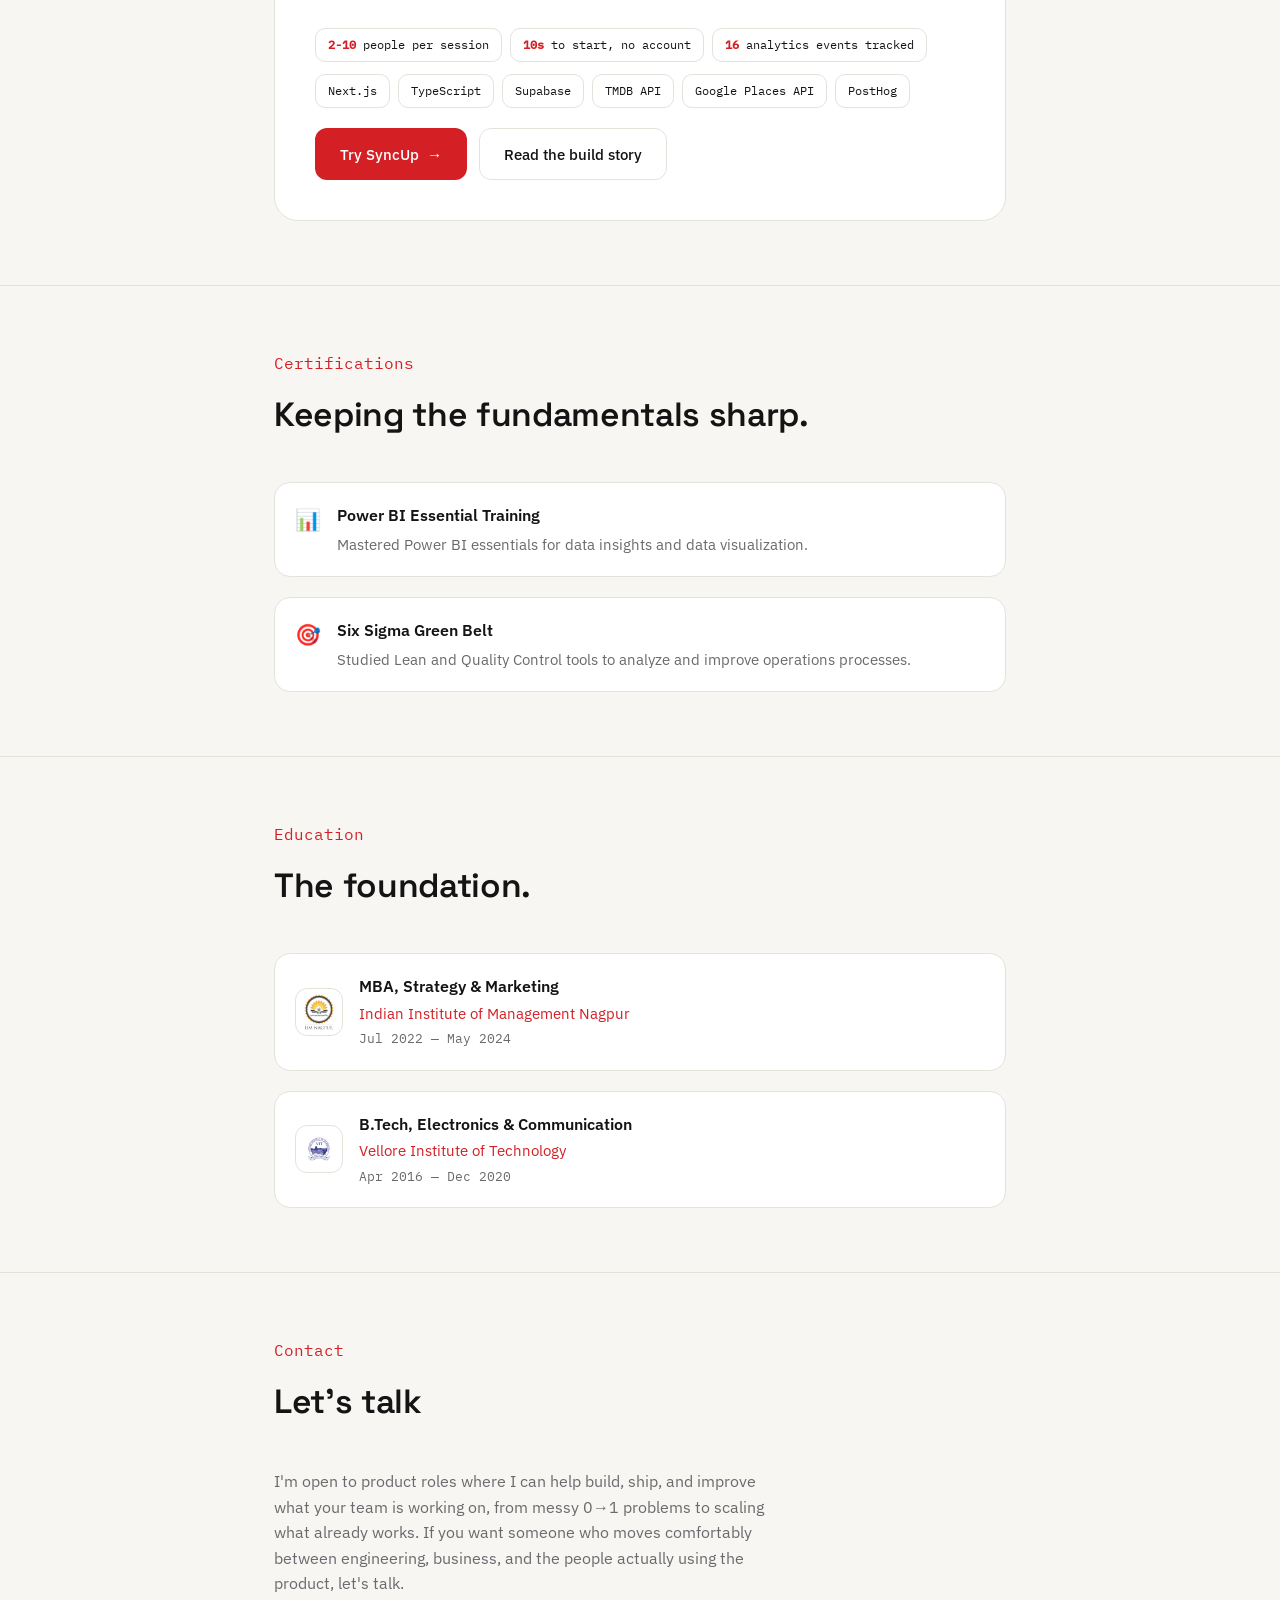
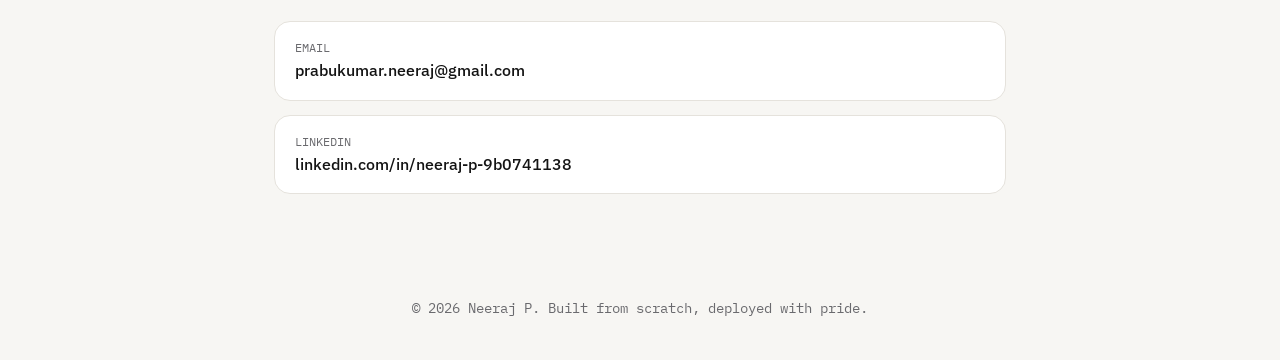
==== commit 1d449d32: "Show the real LinkedIn URL in the contact section The label read linkedin.com/in/neeraj-p, but the l" ====
--- a/index.html
+++ b/index.html
@@ -346,7 +346,7 @@
       <a href="https://www.linkedin.com/in/neeraj-p-9b0741138" target="_blank" rel="noopener" class="contact-link reveal">
         <div>
           <div class="contact-link-label">LINKEDIN</div>
-          <div class="contact-link-value">linkedin.com/in/neeraj-p</div>
+          <div class="contact-link-value">linkedin.com/in/<wbr><span>neeraj-p-9b0741138</span></div>
         </div>
       </a>
     </div>
--- a/css/style.css
+++ b/css/style.css
@@ -807,6 +807,8 @@
   font-weight: 500;
 }
 
+.contact-link-value span { white-space: nowrap; }
+
 /* ============ FOOTER ============ */
 footer {
   padding: 40px 0;
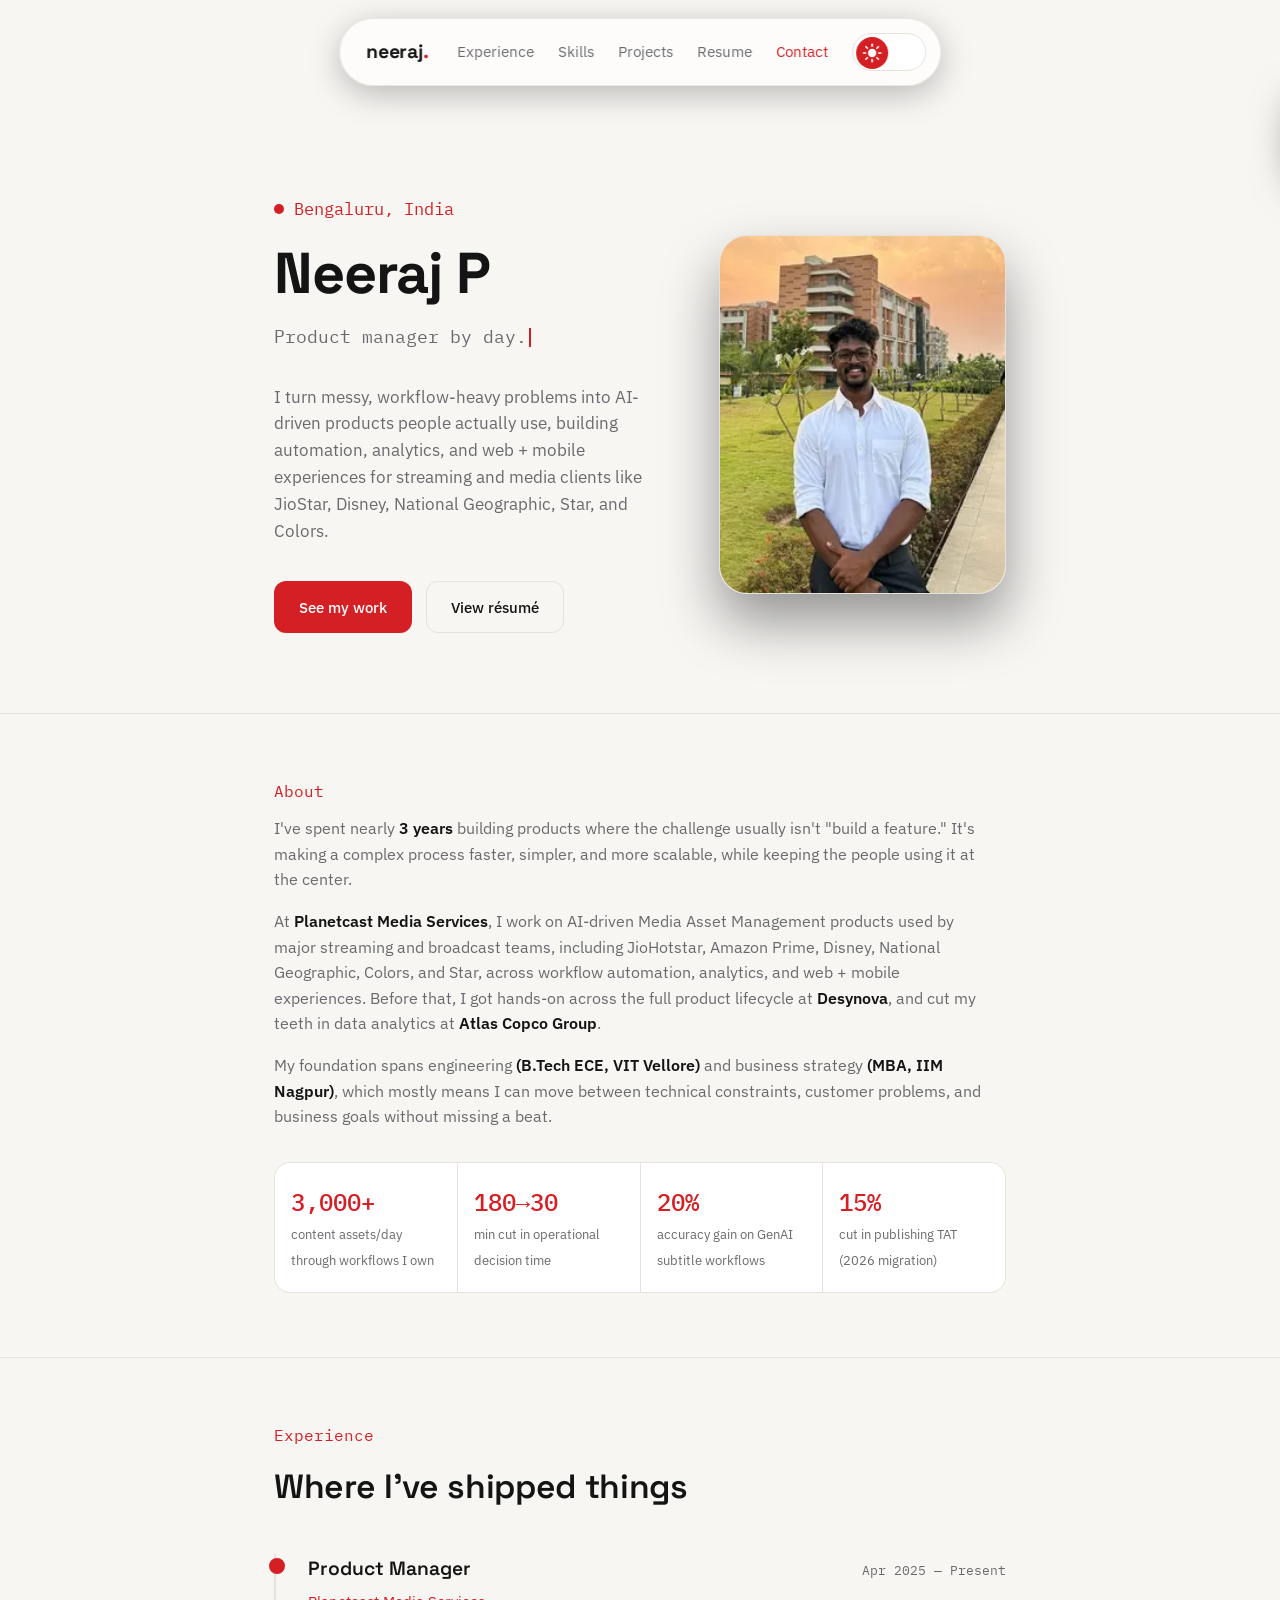
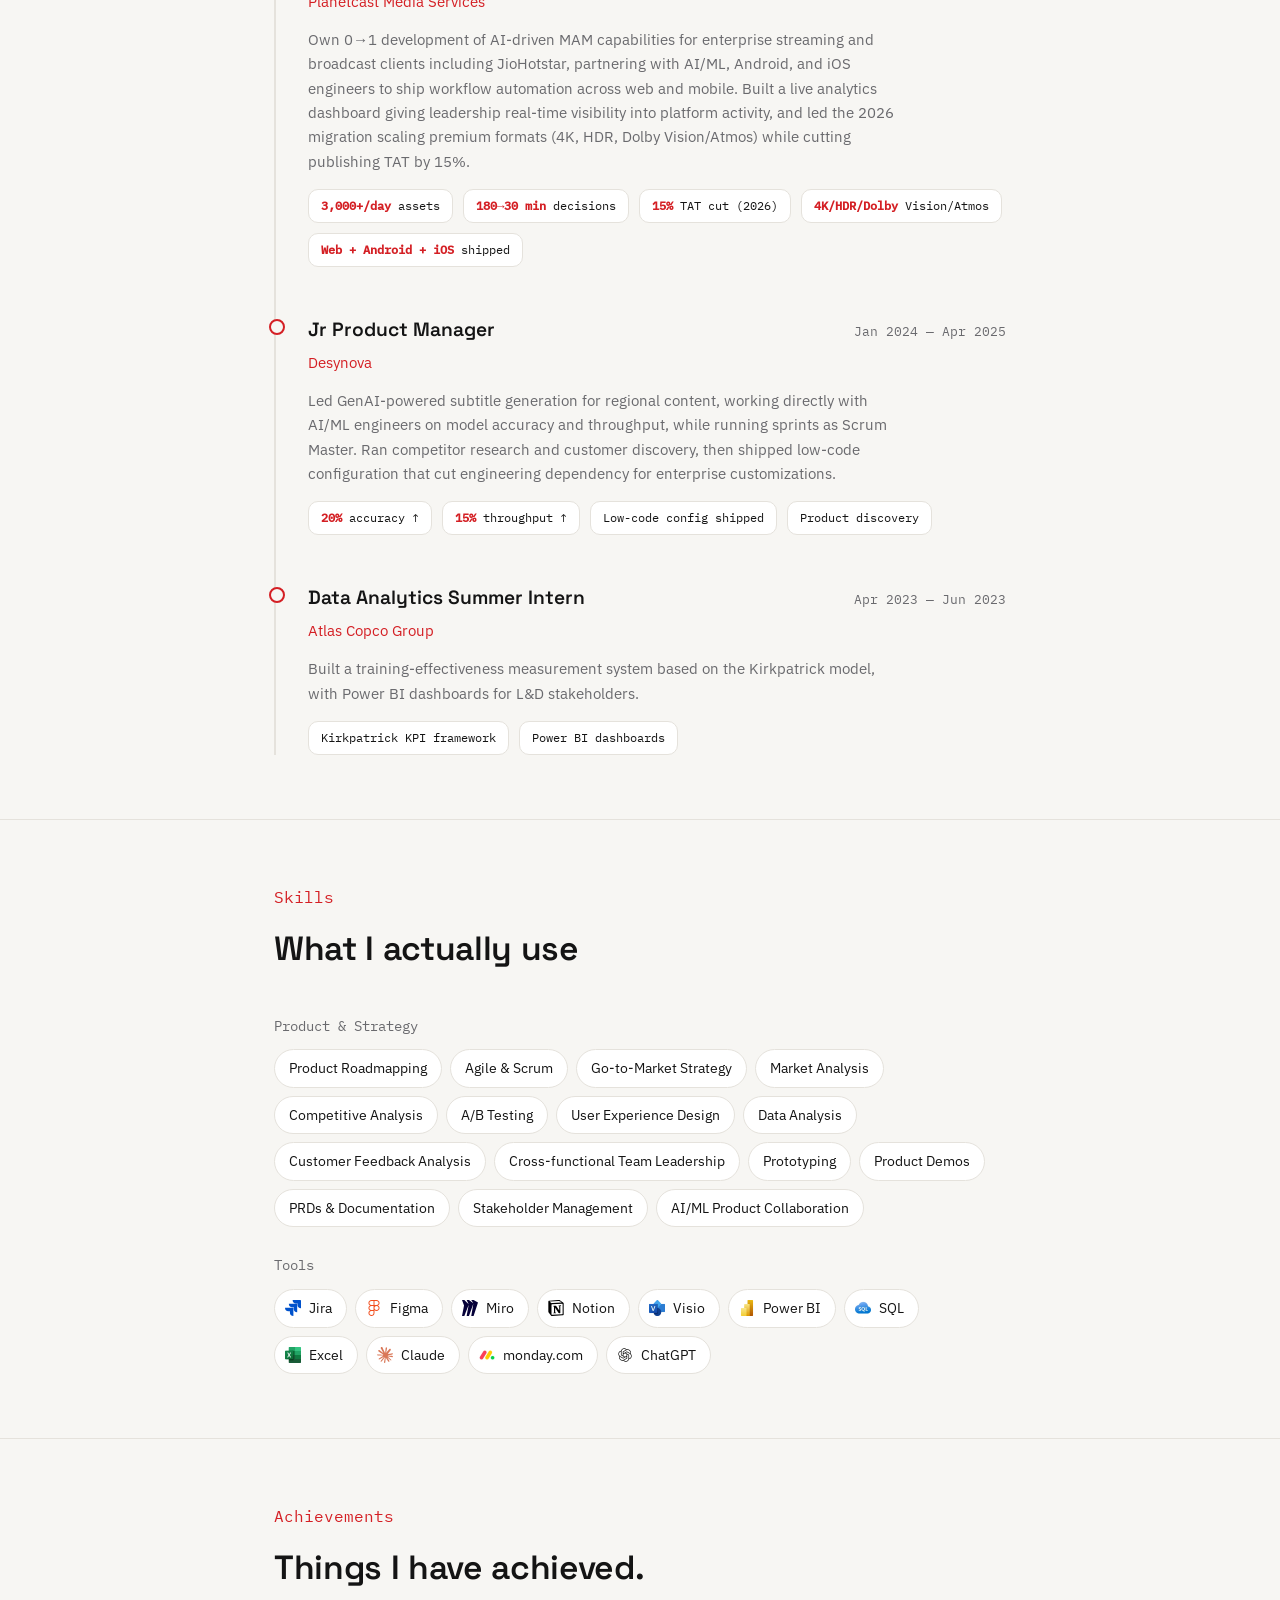
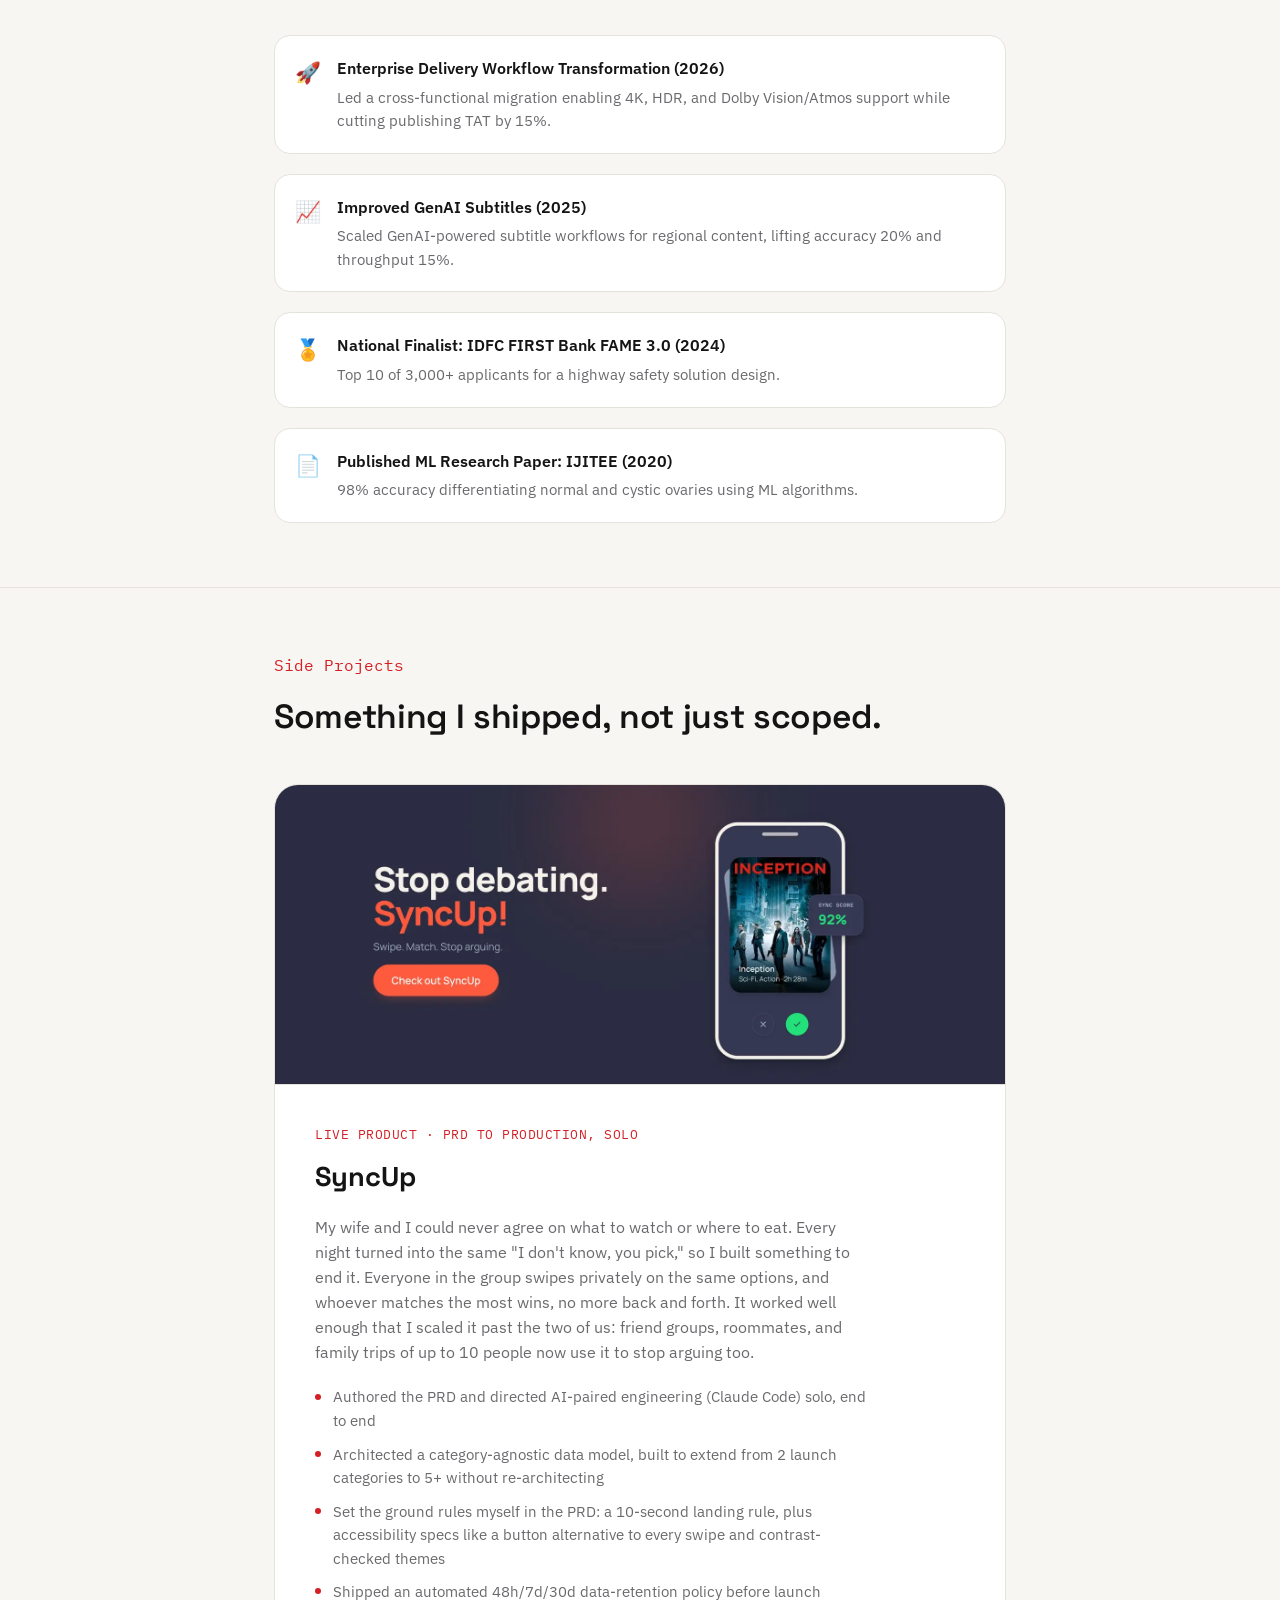
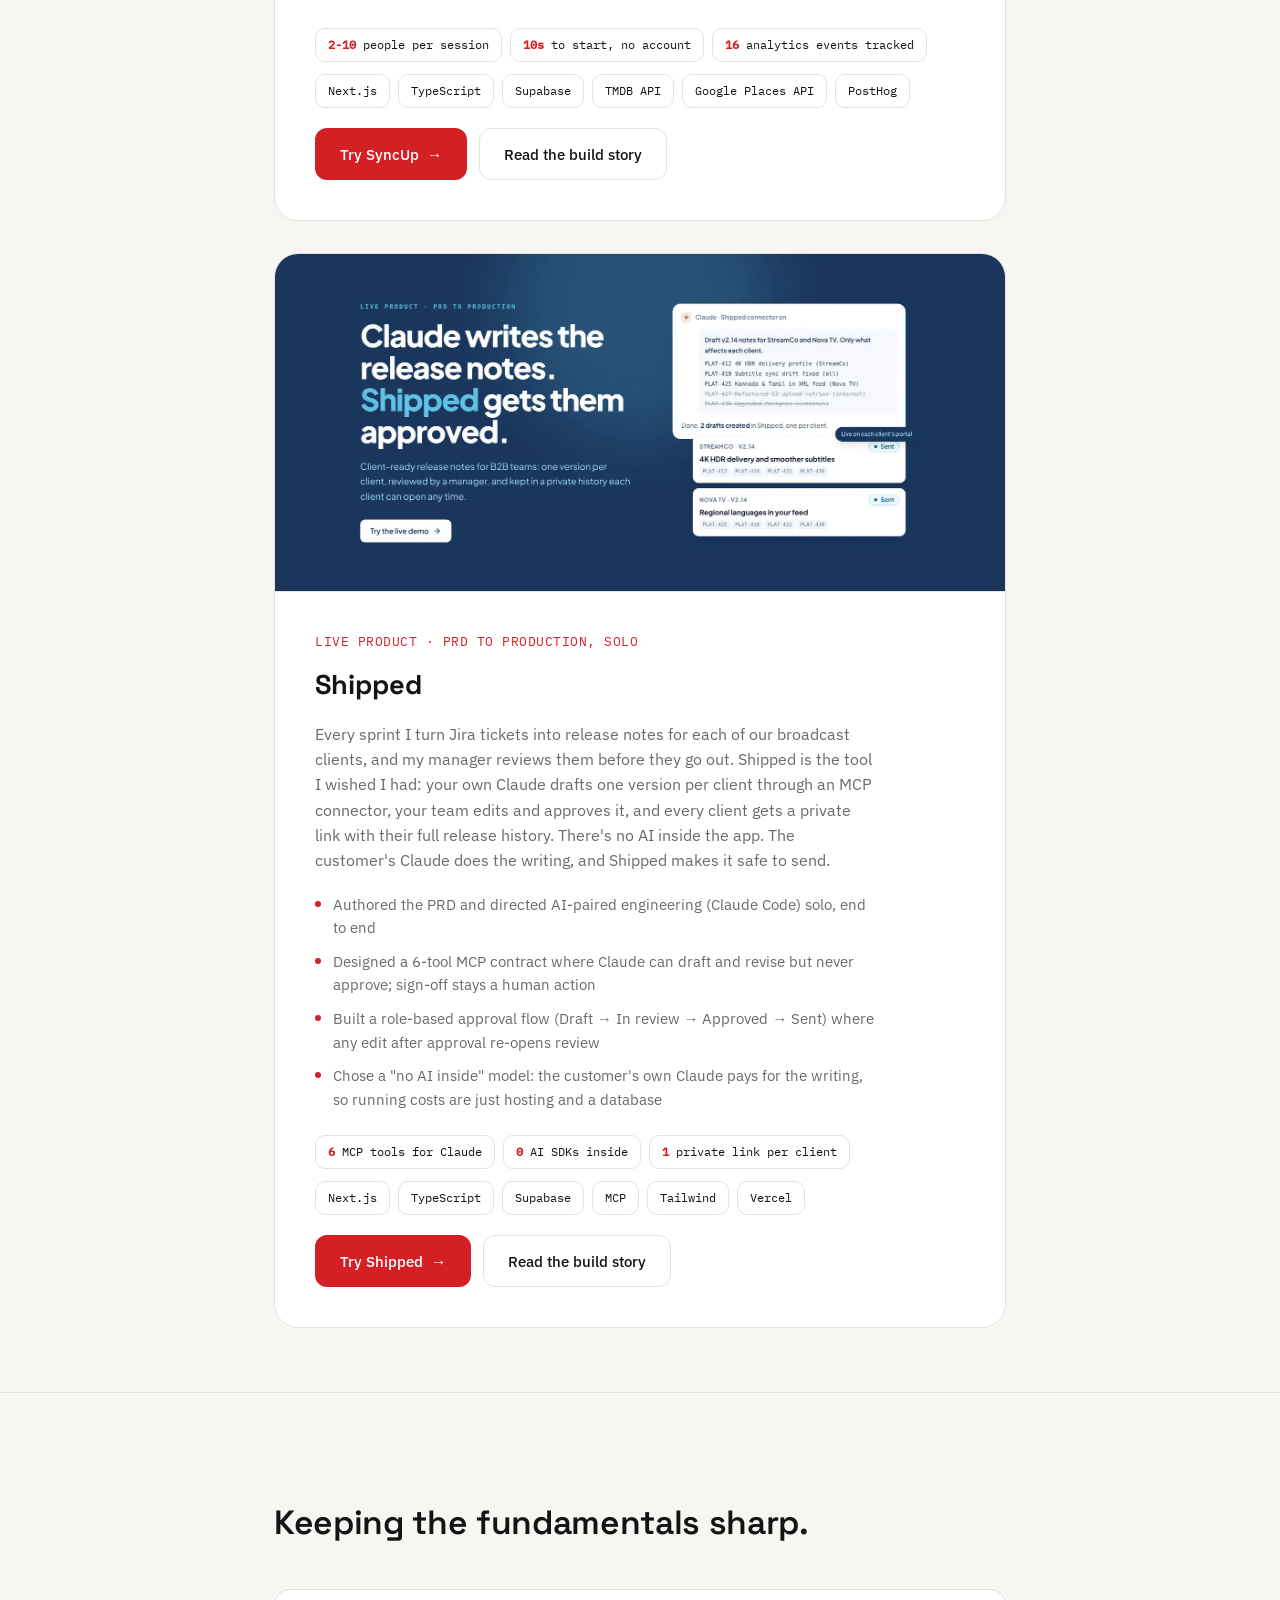
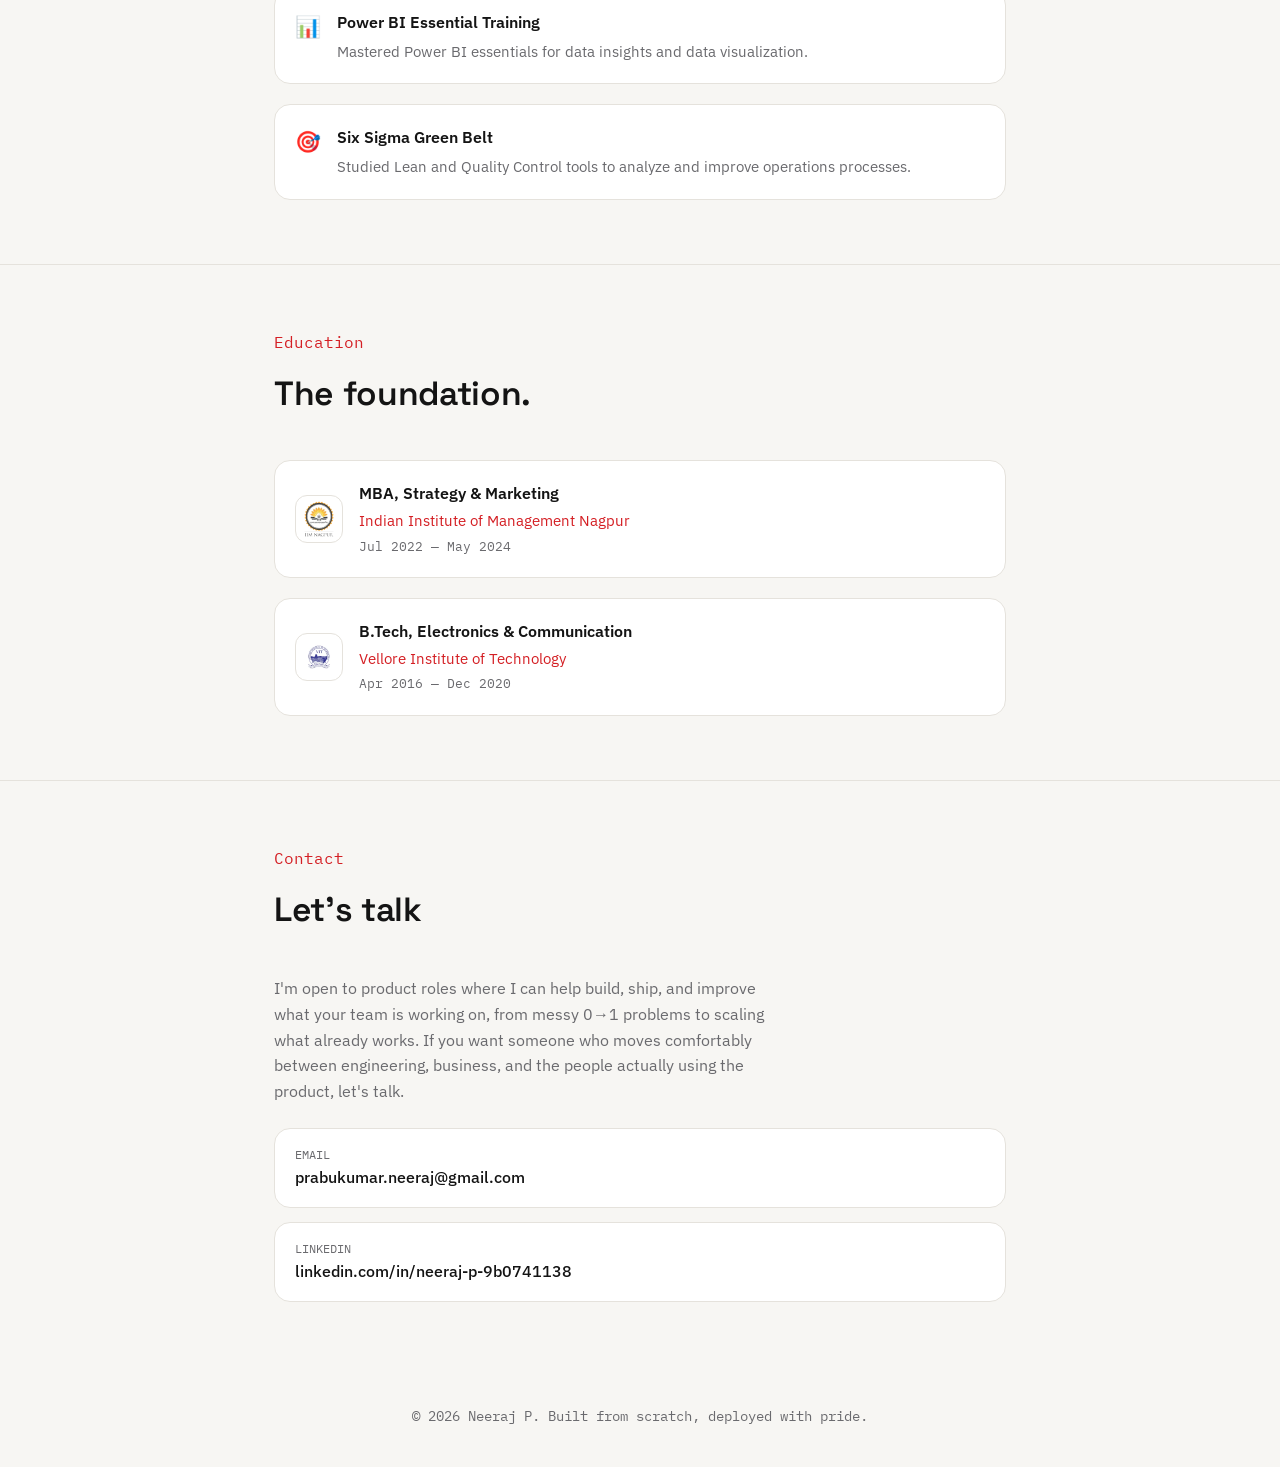
==== commit 175611d6: "Add Shipped as a second side project Second card in the Projects section after SyncUp, reusing the s" ====
--- a/index.html
+++ b/index.html
@@ -280,6 +280,42 @@
         </div>
       </div>
     </div>
+    <div class="project-card reveal">
+      <div class="project-banner">
+        <picture>
+          <source srcset="assets/images/shipped-banner.webp" type="image/webp">
+          <img src="assets/images/shipped-banner.jpg" alt="Shipped: Claude drafts release notes for each client; Shipped routes them through approval." loading="lazy" width="1600" height="739">
+        </picture>
+      </div>
+      <div class="project-body">
+        <div class="project-eyebrow">Live product · PRD to production, solo</div>
+        <h3 class="project-title">Shipped</h3>
+        <p class="project-desc">Every sprint I turn Jira tickets into release notes for each of our broadcast clients, and my manager reviews them before they go out. Shipped is the tool I wished I had: your own Claude drafts one version per client through an MCP connector, your team edits and approves it, and every client gets a private link with their full release history. There's no AI inside the app. The customer's Claude does the writing, and Shipped makes it safe to send.</p>
+        <ul class="project-principles">
+          <li>Authored the PRD and directed AI-paired engineering (Claude Code) solo, end to end</li>
+          <li>Designed a 6-tool MCP contract where Claude can draft and revise but never approve; sign-off stays a human action</li>
+          <li>Built a role-based approval flow (Draft → In review → Approved → Sent) where any edit after approval re-opens review</li>
+          <li>Chose a "no AI inside" model: the customer's own Claude pays for the writing, so running costs are just hosting and a database</li>
+        </ul>
+        <div class="project-metrics">
+          <span class="metric-chip"><b>6</b> MCP tools for Claude</span>
+          <span class="metric-chip"><b>0</b> AI SDKs inside</span>
+          <span class="metric-chip"><b>1</b> private link per client</span>
+        </div>
+        <div class="project-stack">
+          <span class="metric-chip">Next.js</span>
+          <span class="metric-chip">TypeScript</span>
+          <span class="metric-chip">Supabase</span>
+          <span class="metric-chip">MCP</span>
+          <span class="metric-chip">Tailwind</span>
+          <span class="metric-chip">Vercel</span>
+        </div>
+        <div class="project-cta">
+          <a href="https://shipped-release-notes.vercel.app/login" target="_blank" rel="noopener" class="btn btn-primary">Try Shipped <span aria-hidden="true">→</span></a>
+          <a href="https://shipped-release-notes.vercel.app/about" target="_blank" rel="noopener" class="btn btn-secondary">Read the build story</a>
+        </div>
+      </div>
+    </div>
   </div>
 </section>
 
--- a/css/style.css
+++ b/css/style.css
@@ -631,6 +631,10 @@
   overflow: hidden;
 }
 
+.project-card + .project-card {
+  margin-top: 32px;
+}
+
 .project-banner {
   border-bottom: 1px solid var(--border);
 }
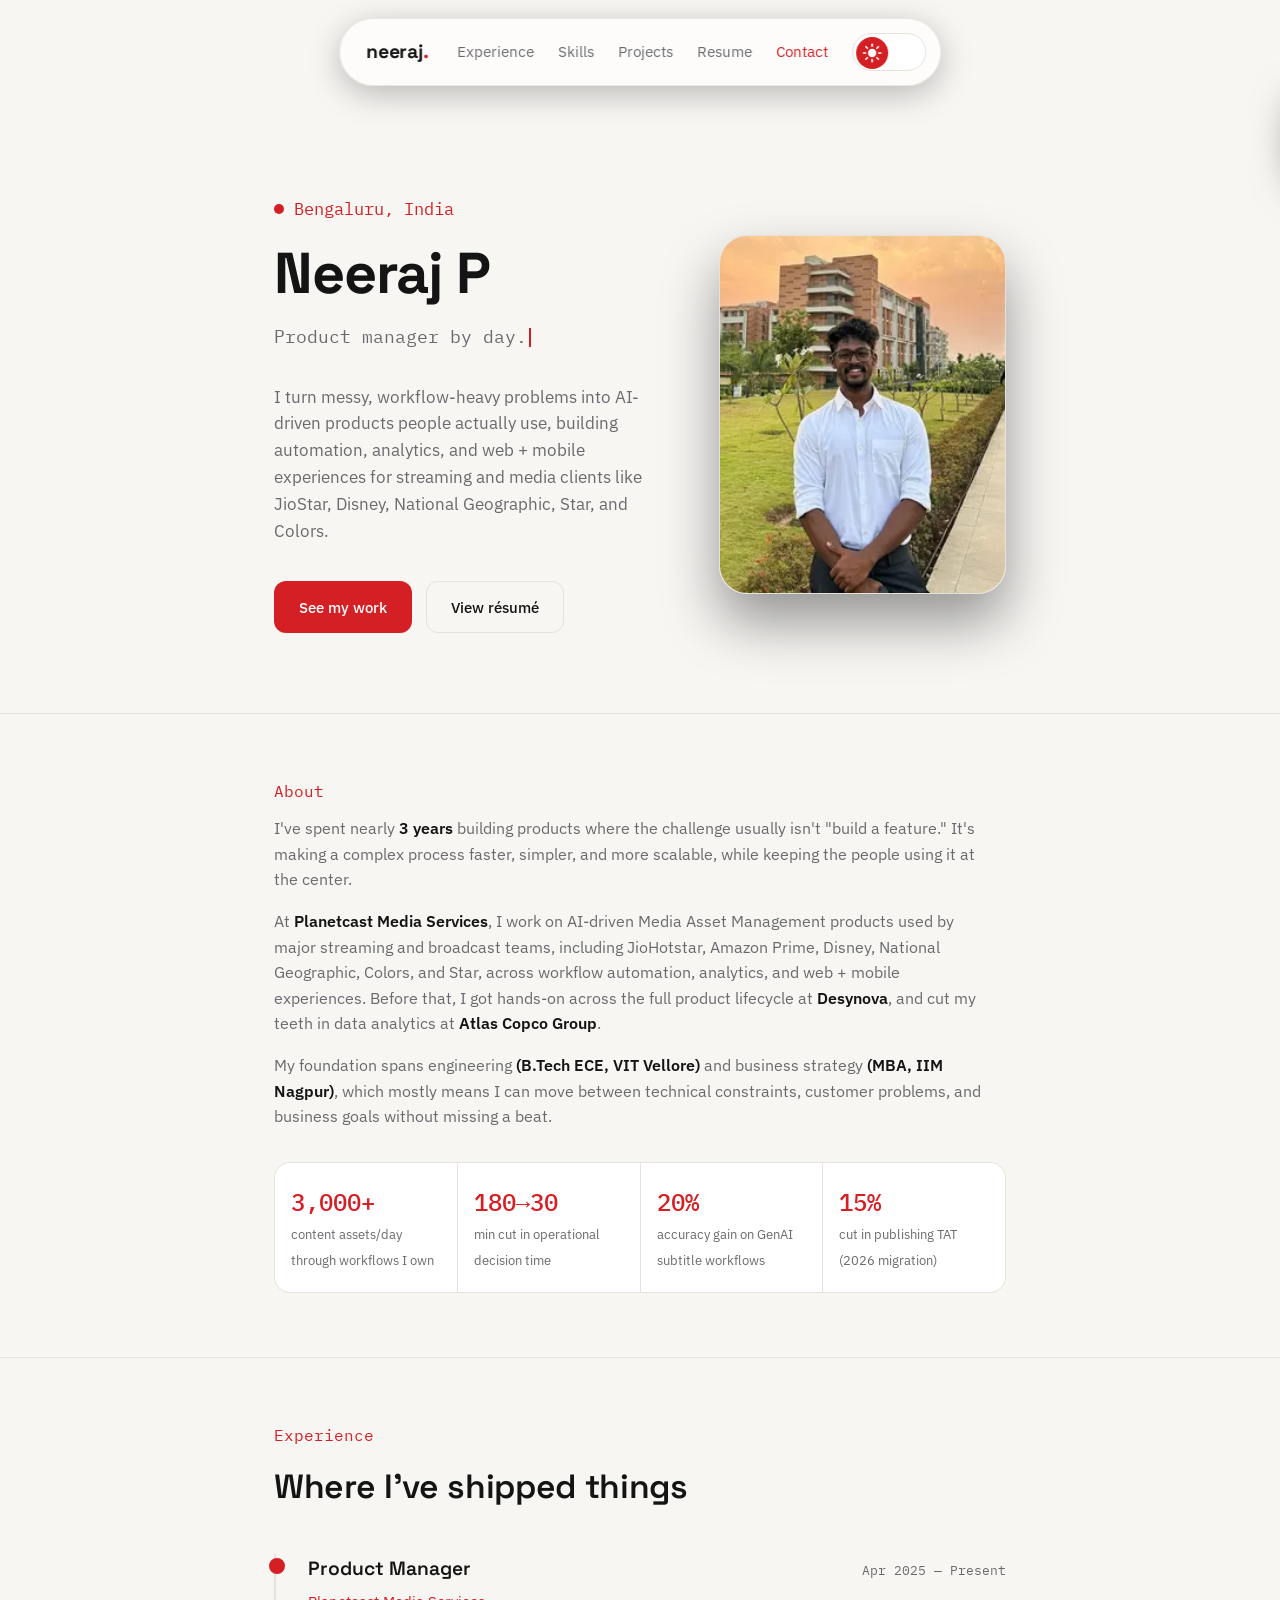
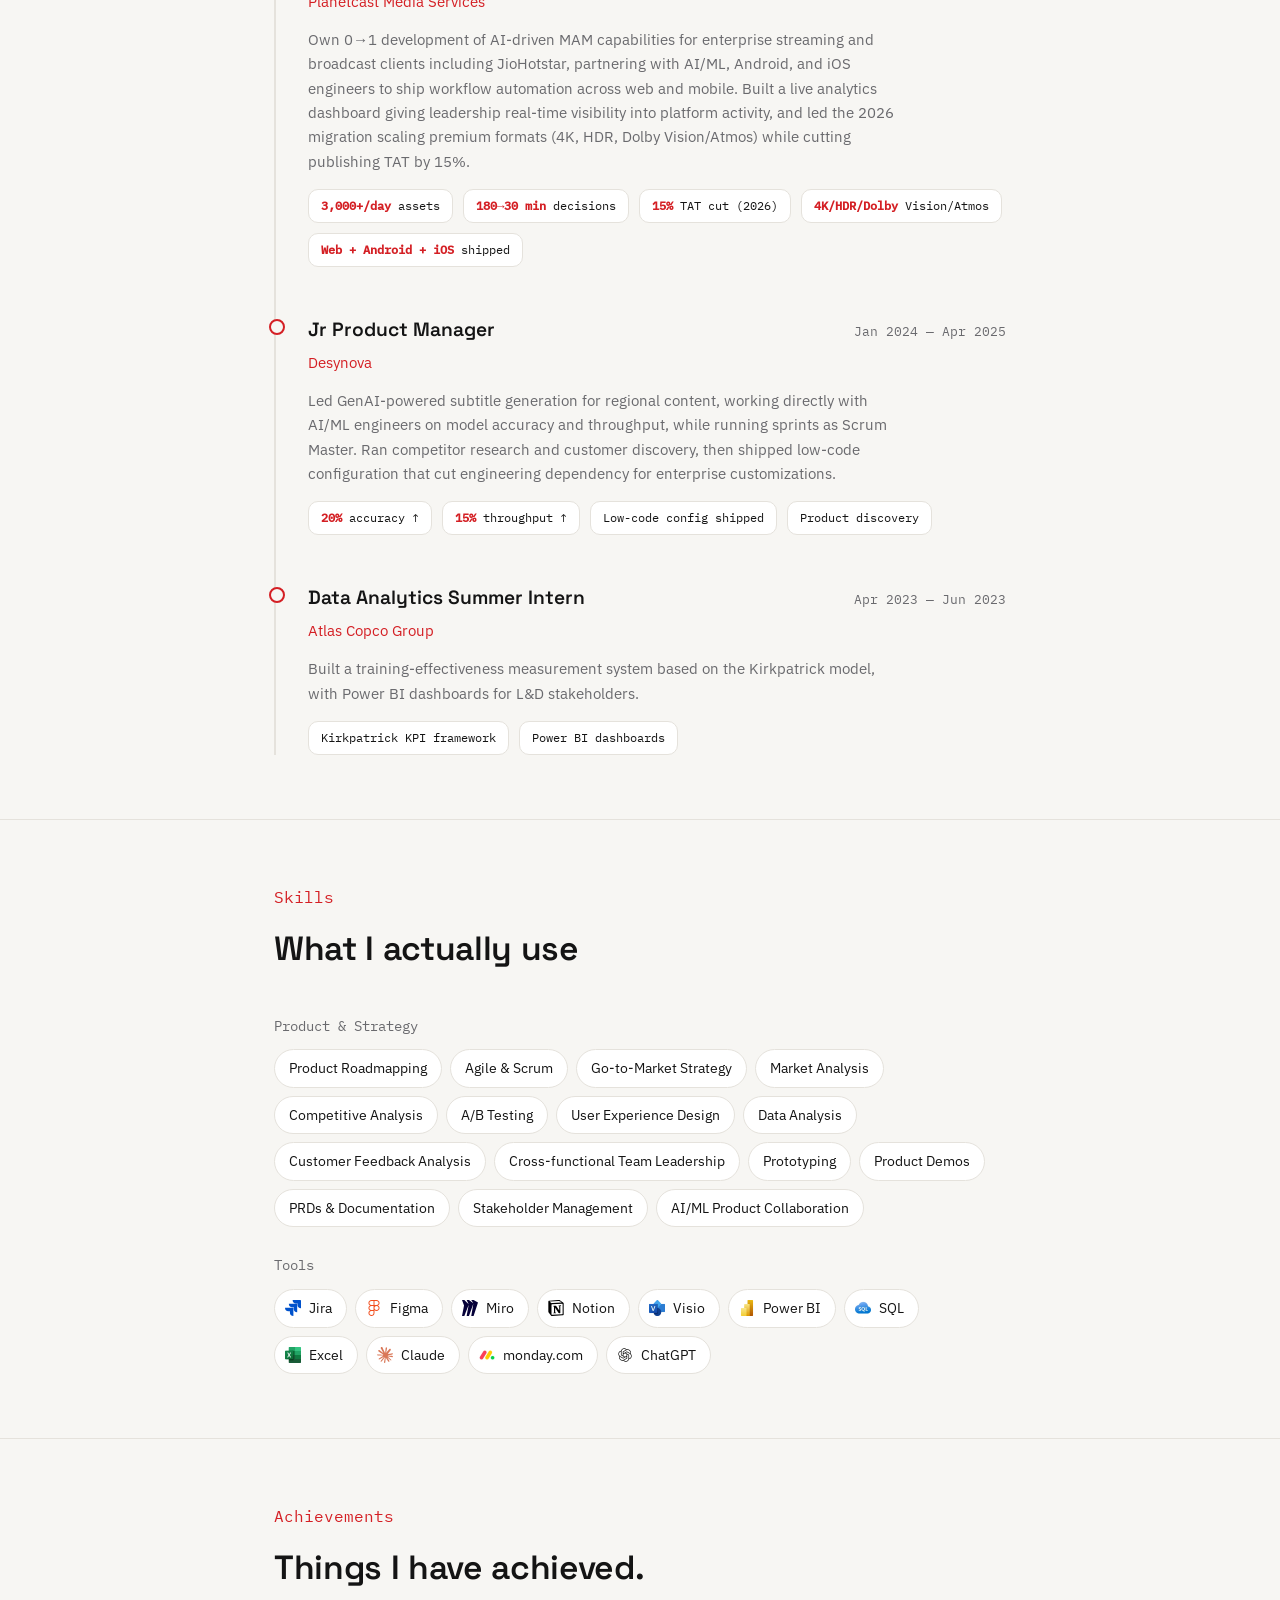
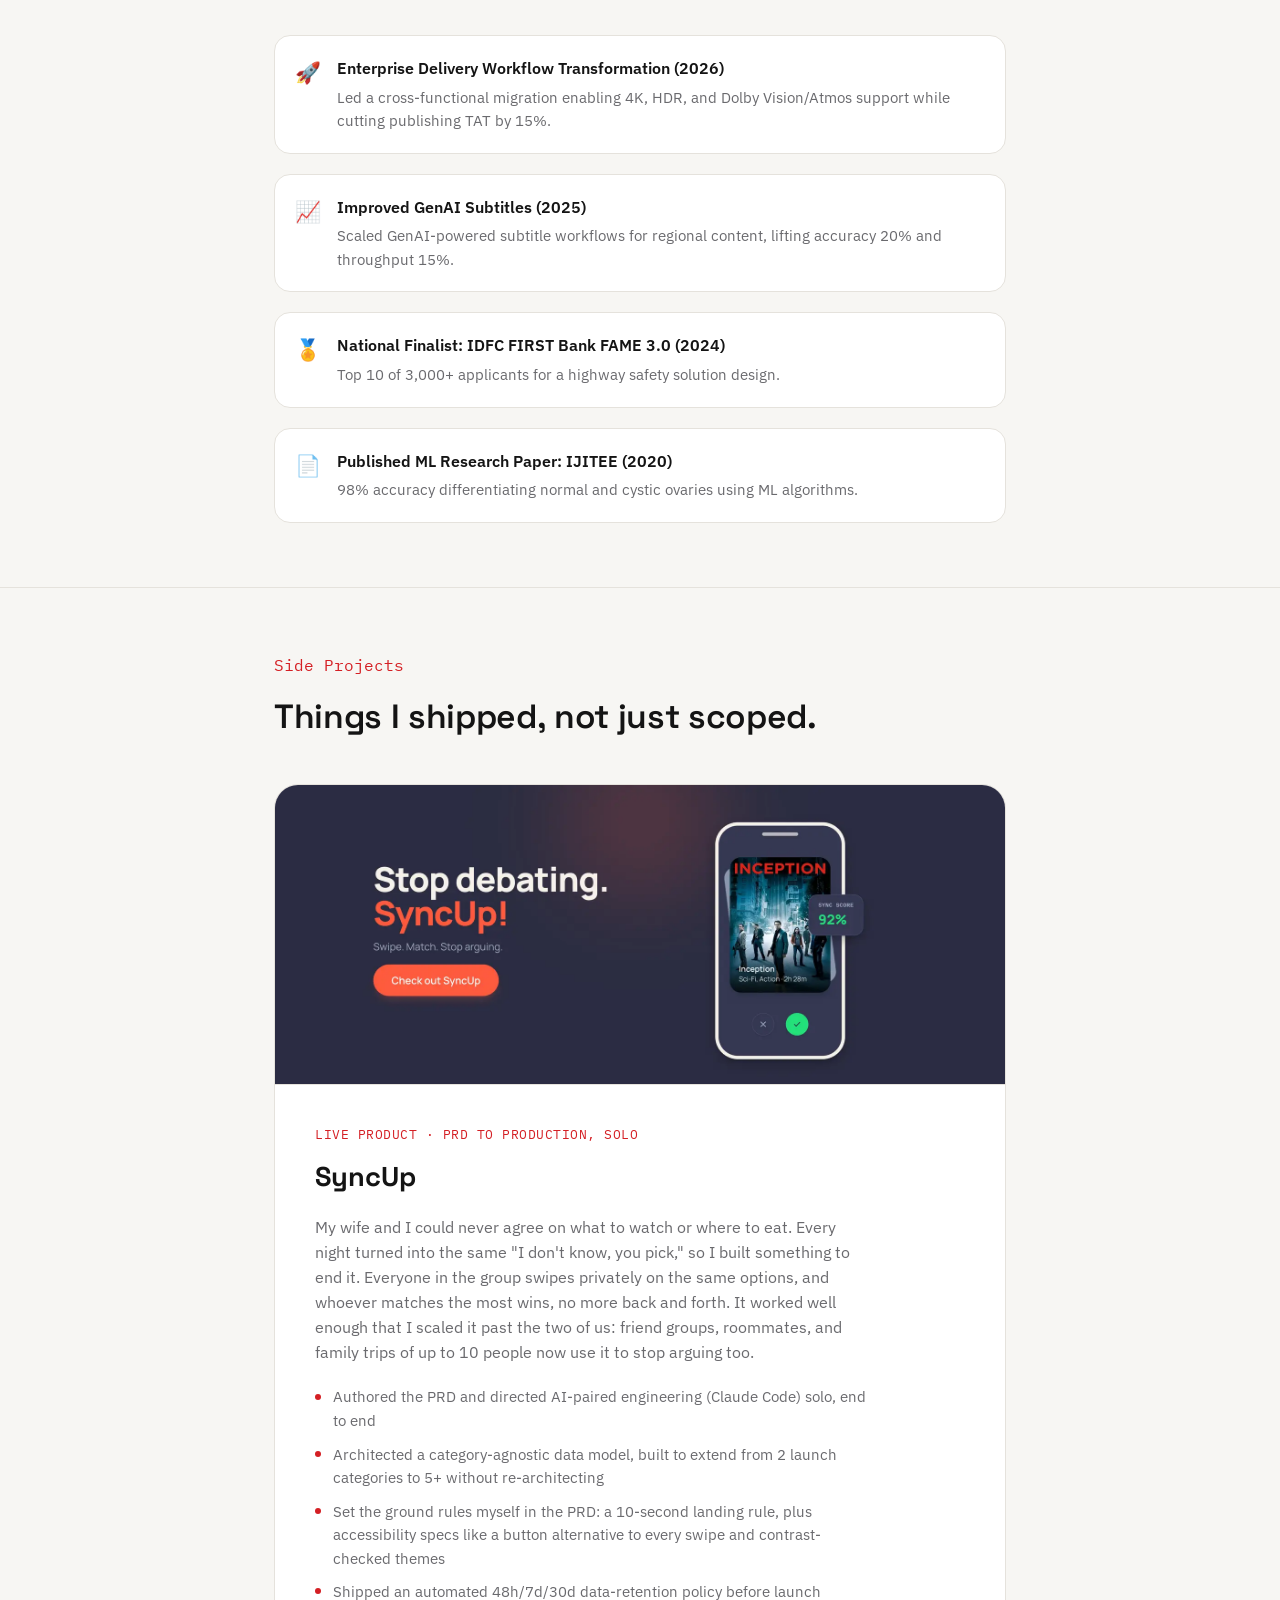
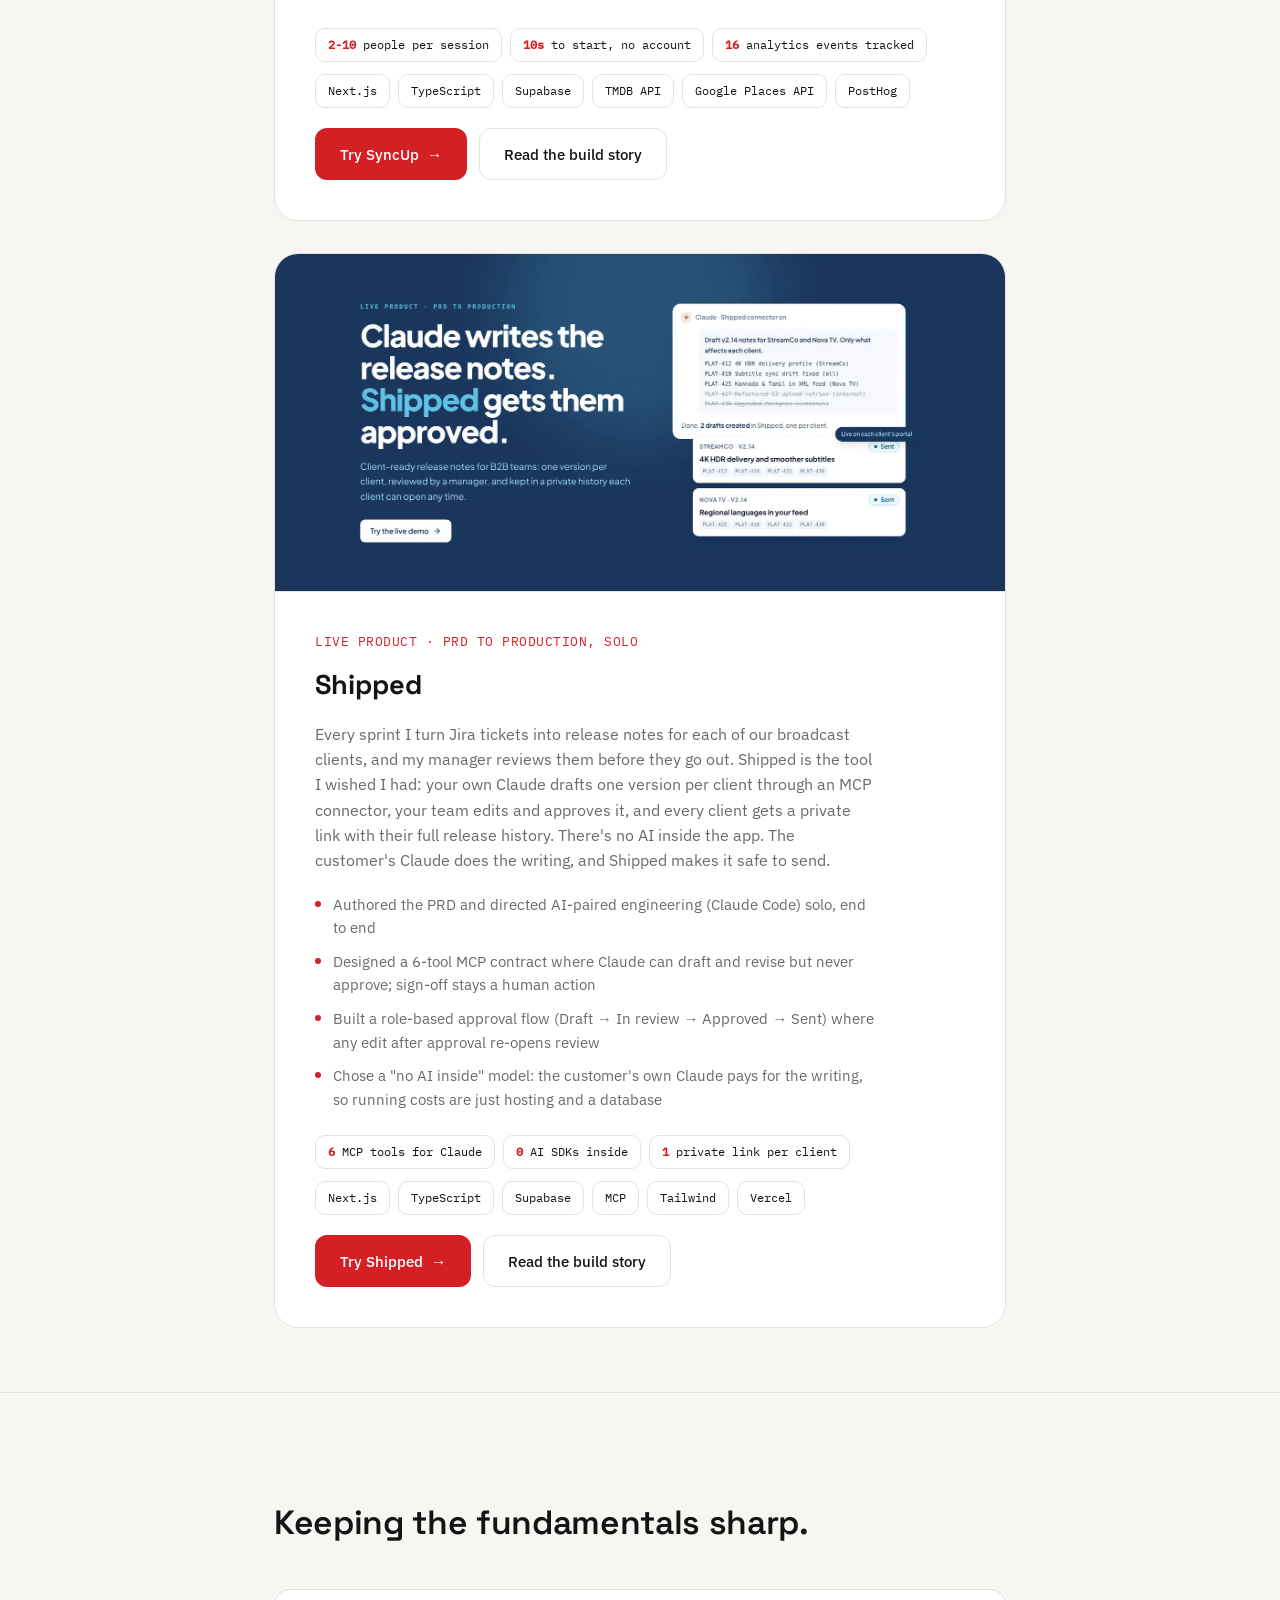
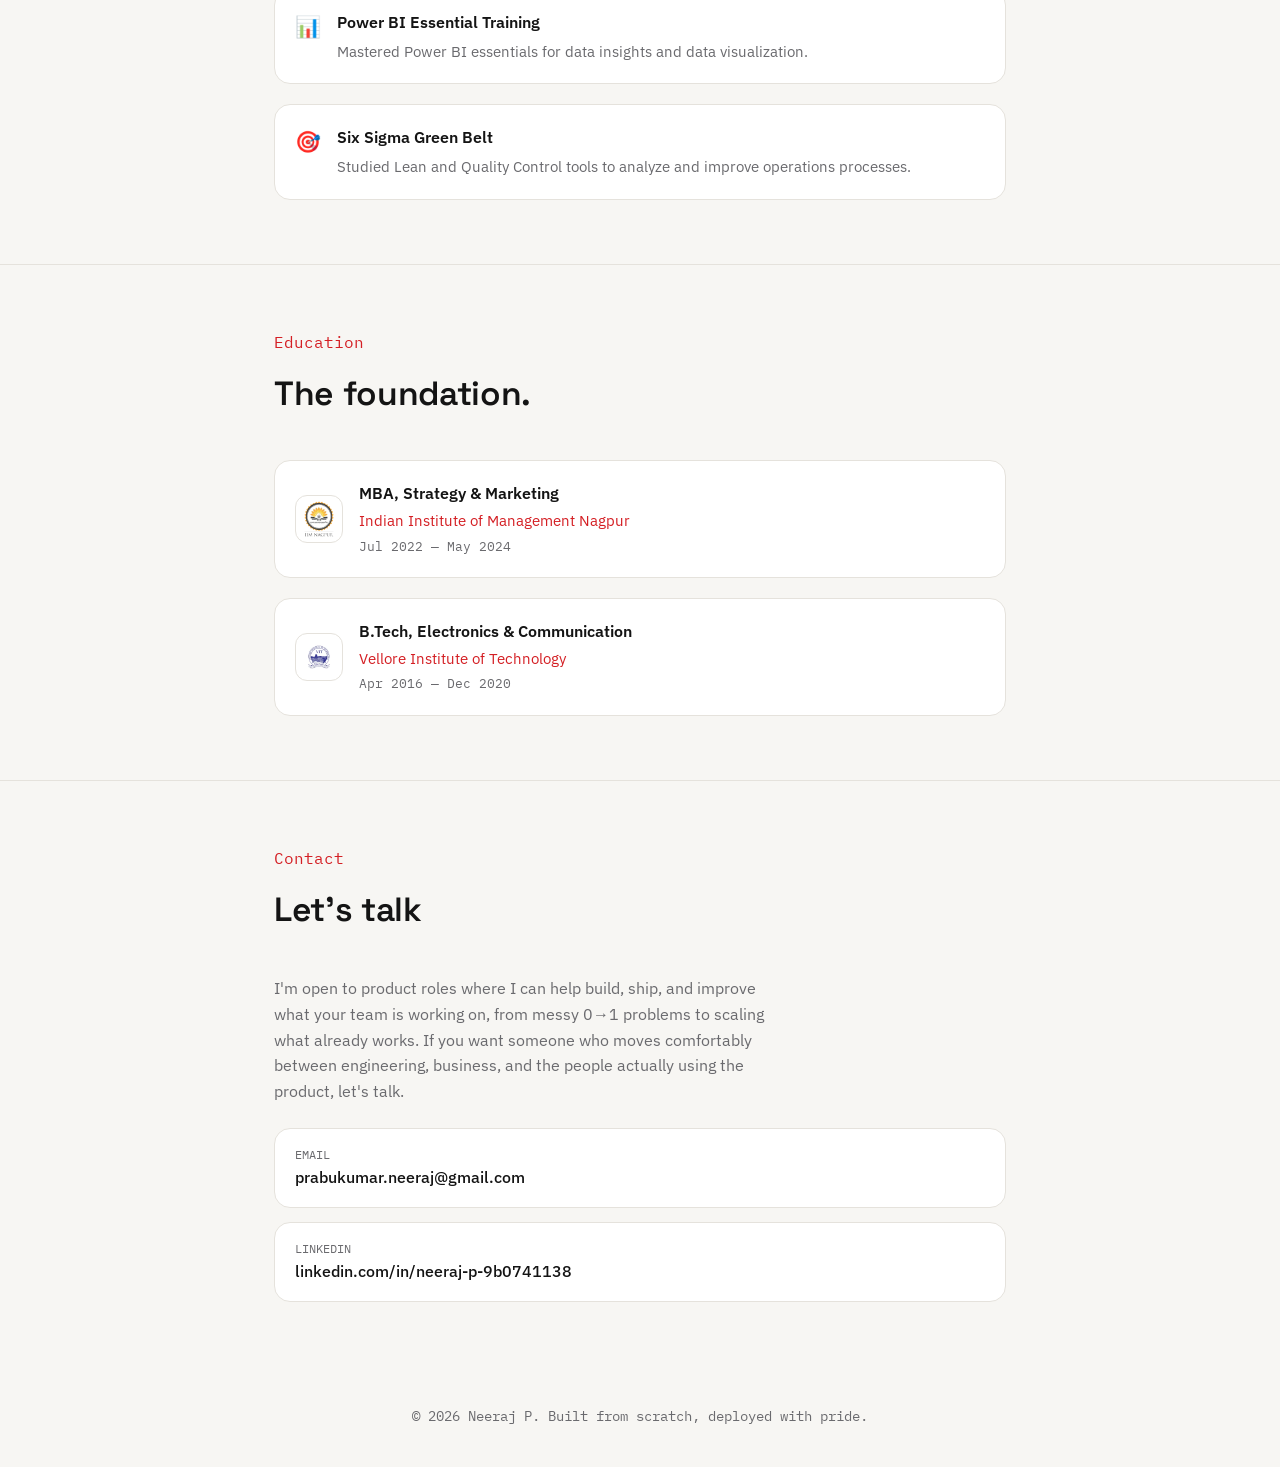
==== commit 04950726: "Pluralize the Projects heading now that there are two projects Co-Authored-By: Claude Opus 5.5 <nore" ====
--- a/index.html
+++ b/index.html
@@ -243,7 +243,7 @@
 <section class="section" id="projects">
   <div class="container">
     <div class="section-label reveal reveal-left">Side Projects</div>
-    <h2 class="reveal reveal-left">Something I shipped, not just scoped.</h2>
+    <h2 class="reveal reveal-left">Things I shipped, not just scoped.</h2>
     <div class="project-card reveal">
       <div class="project-banner">
         <picture>
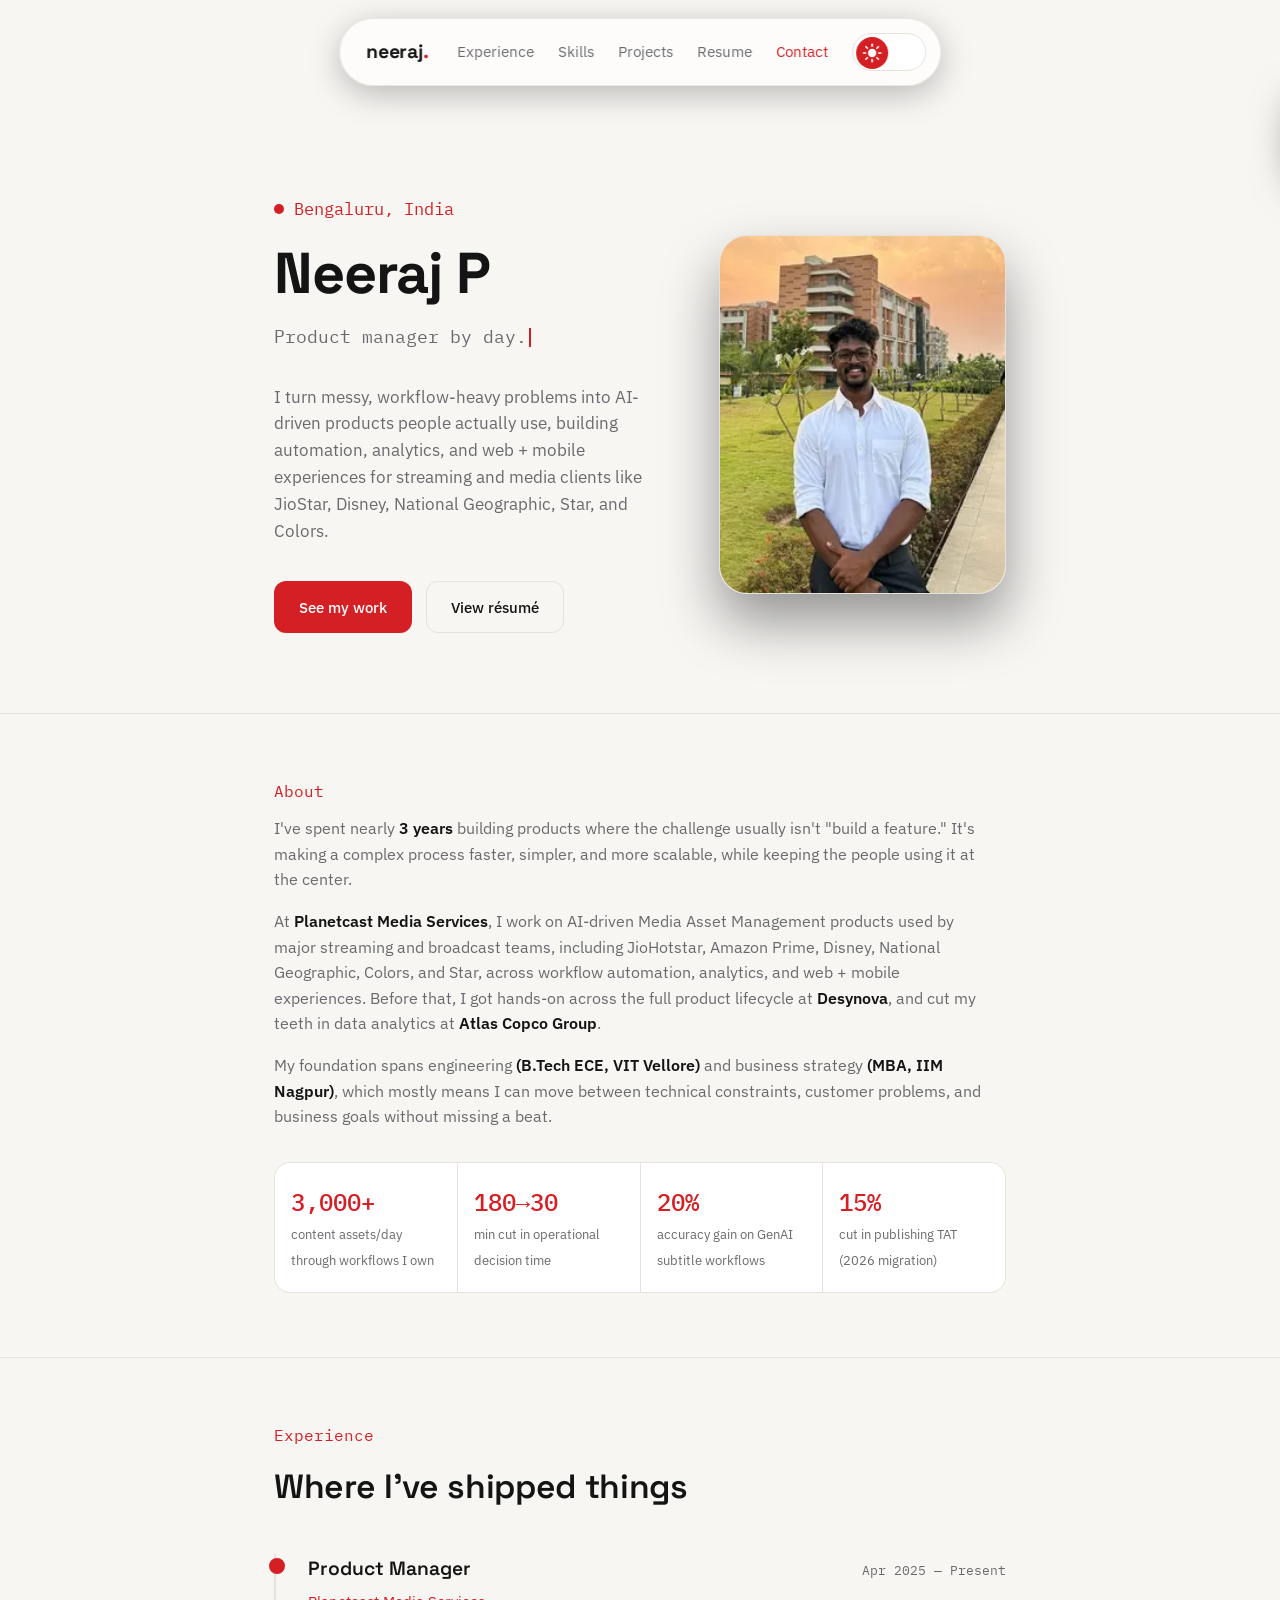
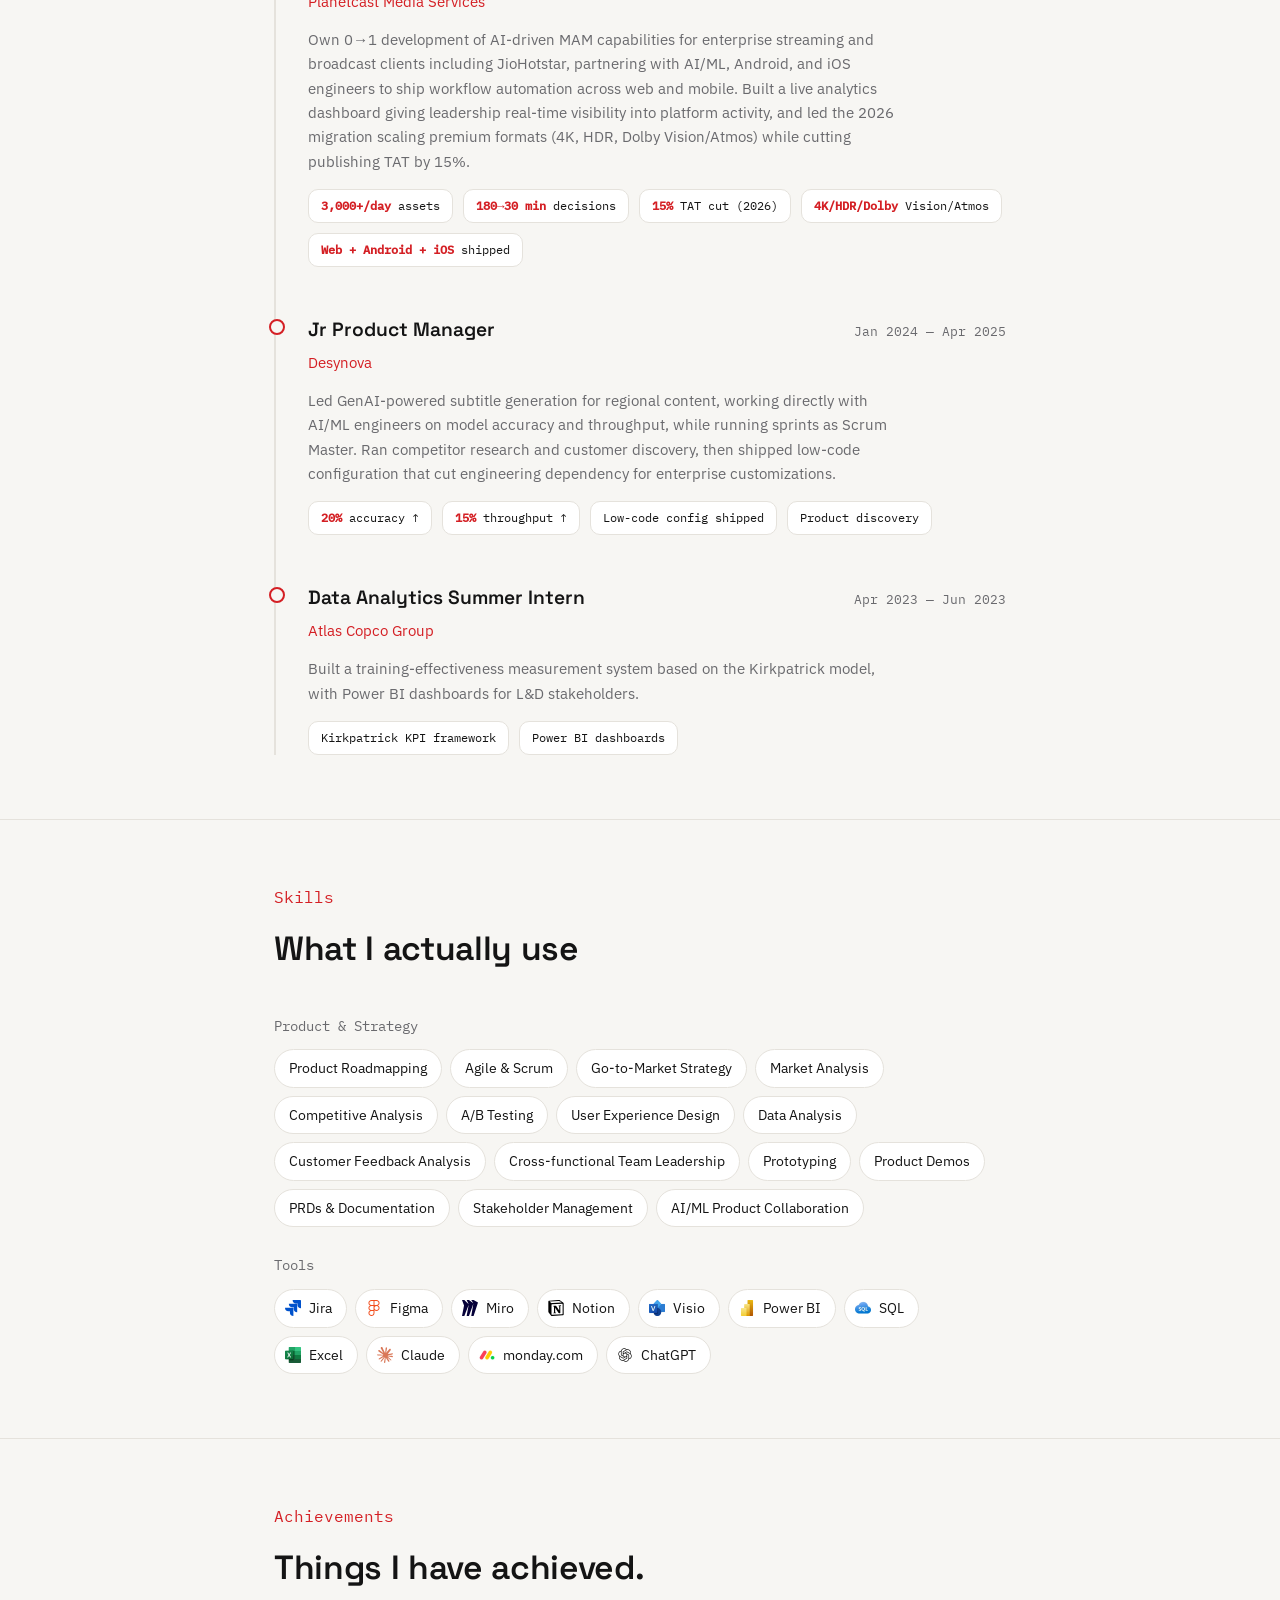
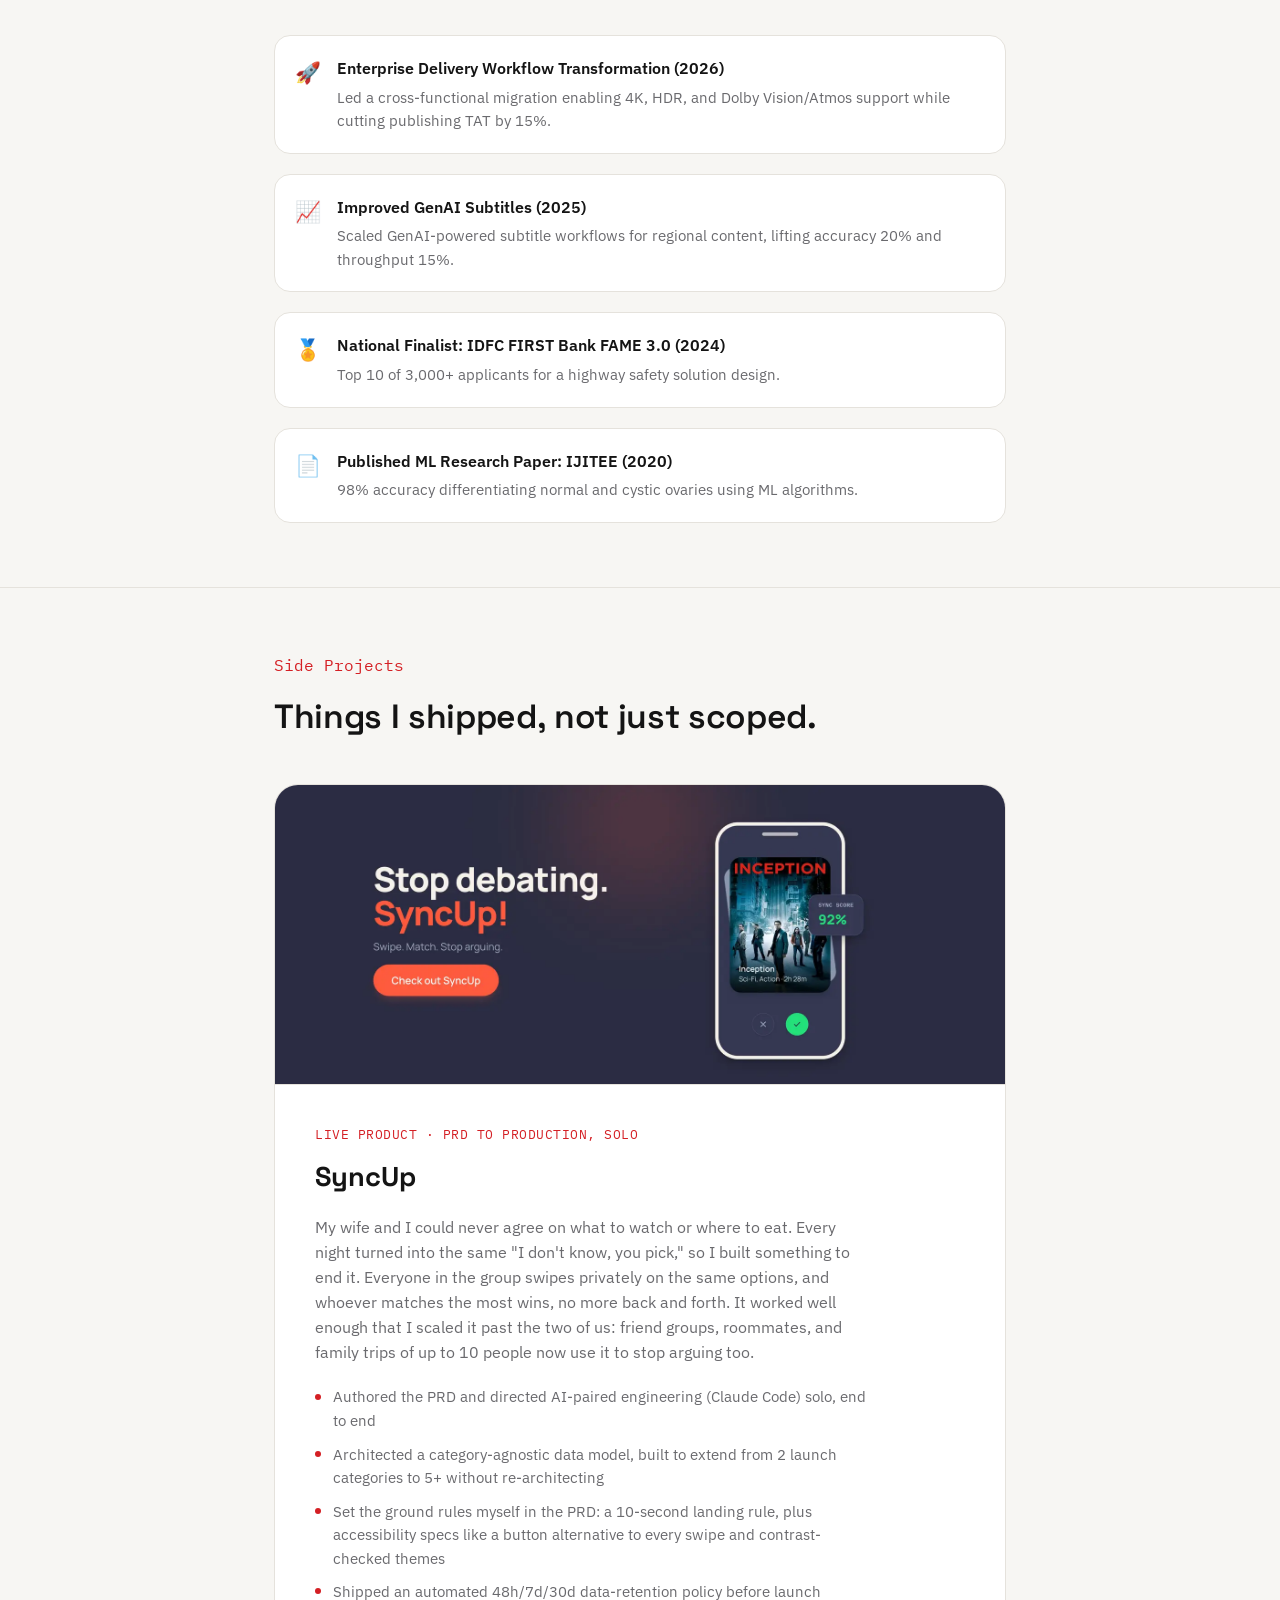
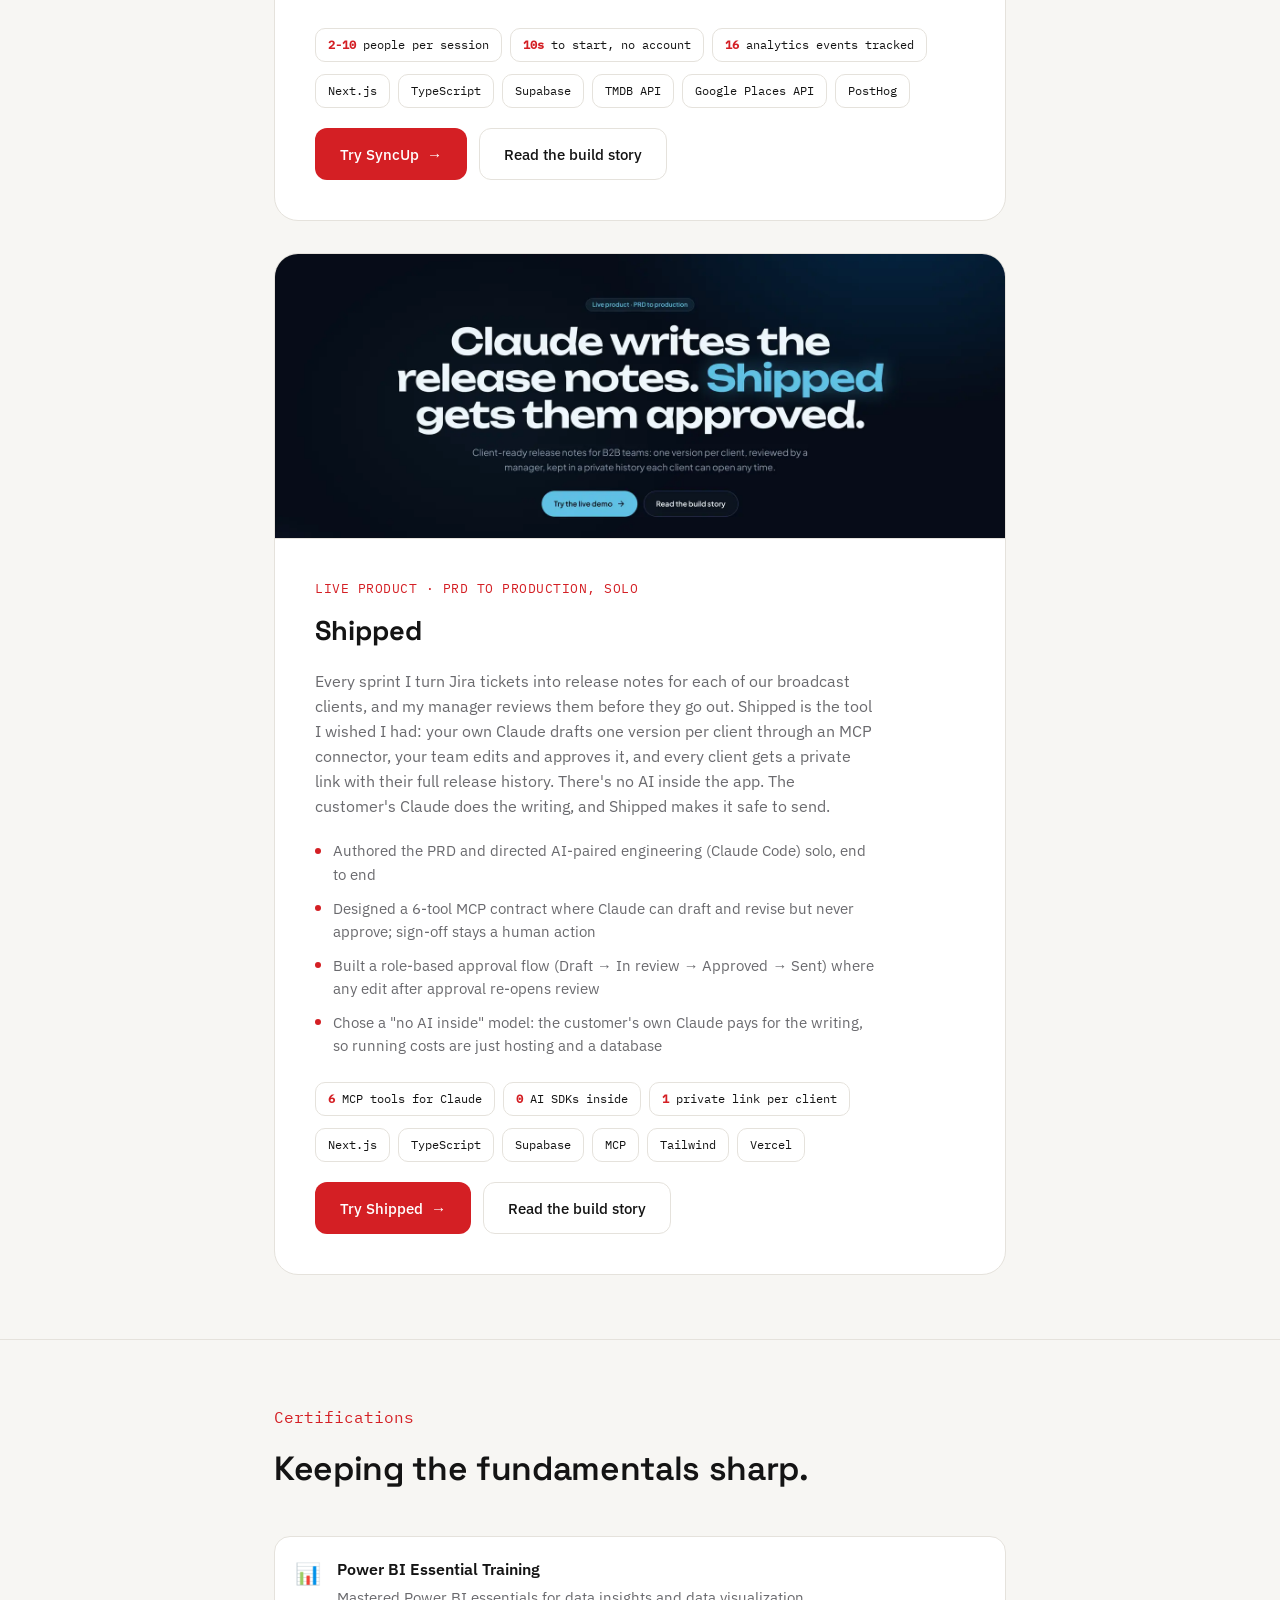
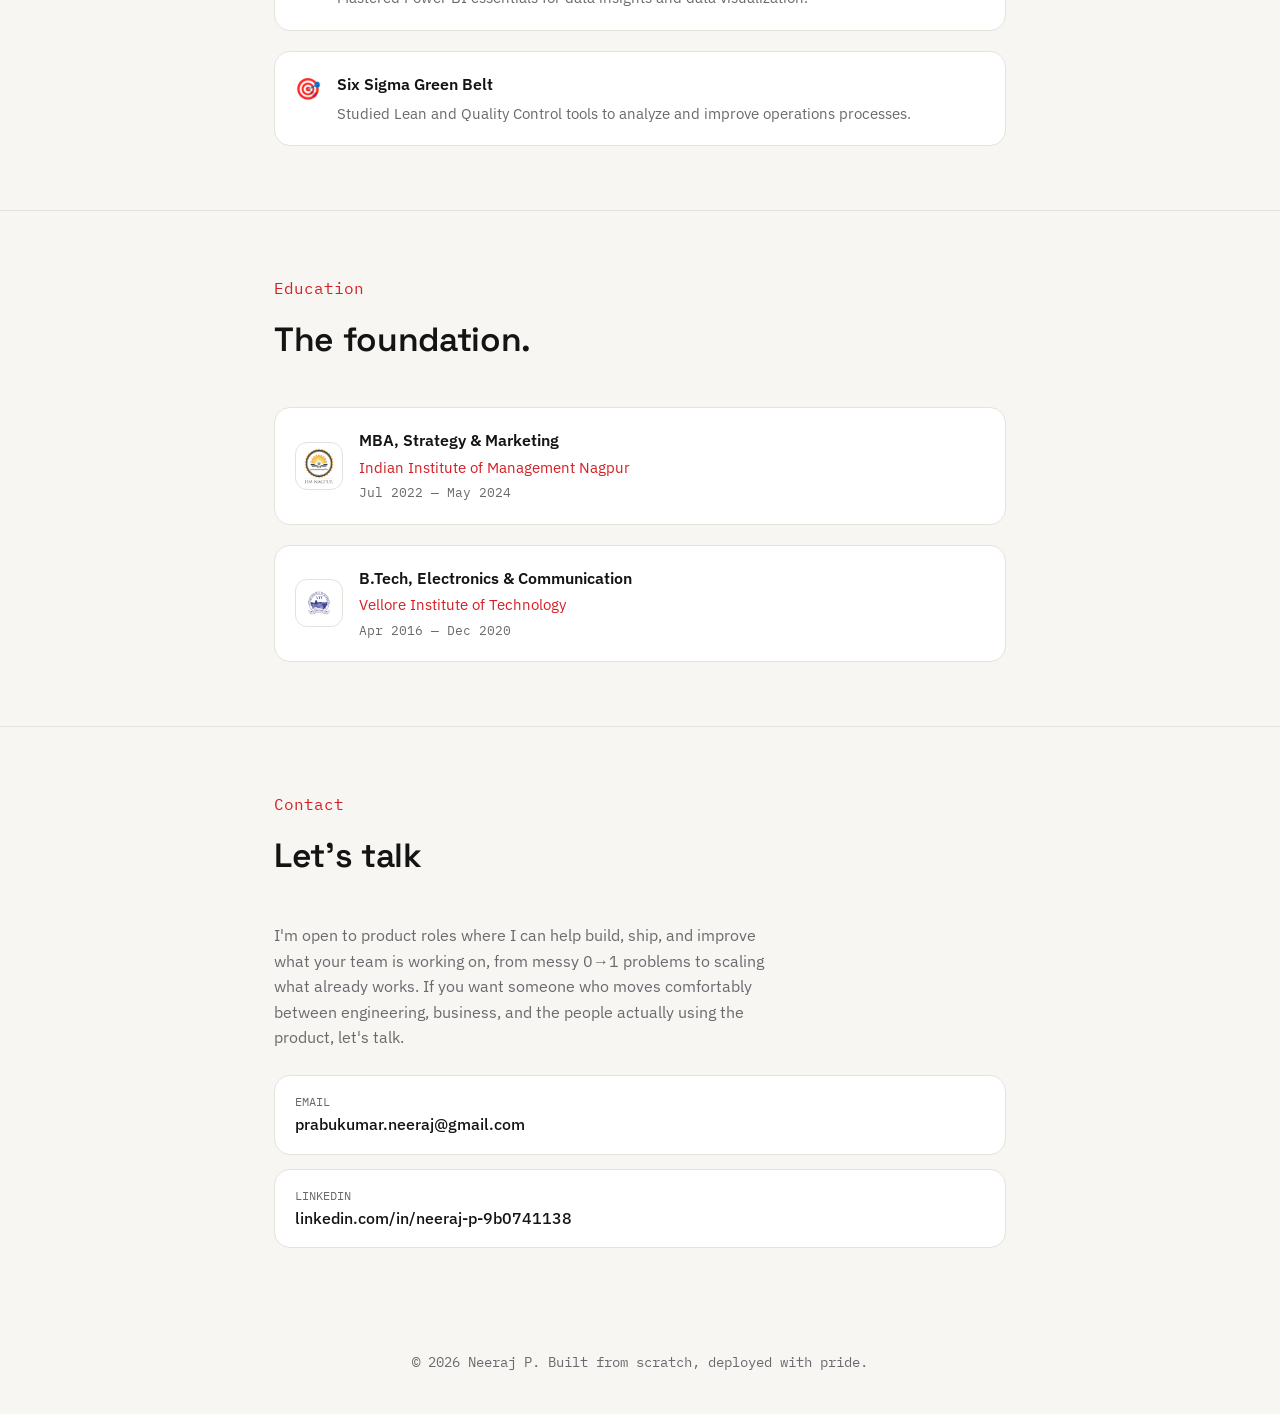
==== commit 9180a51d: "Update Shipped card to the revised handover New dark banner from Shipped (2880x1120, exported at 160" ====
--- a/index.html
+++ b/index.html
@@ -284,7 +284,7 @@
       <div class="project-banner">
         <picture>
           <source srcset="assets/images/shipped-banner.webp" type="image/webp">
-          <img src="assets/images/shipped-banner.jpg" alt="Shipped: Claude drafts release notes for each client; Shipped routes them through approval." loading="lazy" width="1600" height="739">
+          <img src="assets/images/shipped-banner.jpg" alt="Shipped: Claude drafts release notes for each client; Shipped routes them through approval." loading="lazy" width="1600" height="622">
         </picture>
       </div>
       <div class="project-body">
@@ -311,8 +311,8 @@
           <span class="metric-chip">Vercel</span>
         </div>
         <div class="project-cta">
-          <a href="https://shipped-release-notes.vercel.app/login" target="_blank" rel="noopener" class="btn btn-primary">Try Shipped <span aria-hidden="true">→</span></a>
-          <a href="https://shipped-release-notes.vercel.app/about" target="_blank" rel="noopener" class="btn btn-secondary">Read the build story</a>
+          <a href="https://shipped-release-notes.vercel.app/login?ref=portfolio" target="_blank" rel="noopener" class="btn btn-primary">Try Shipped <span aria-hidden="true">→</span></a>
+          <a href="https://shipped-release-notes.vercel.app/about?ref=portfolio" target="_blank" rel="noopener" class="btn btn-secondary">Read the build story</a>
         </div>
       </div>
     </div>
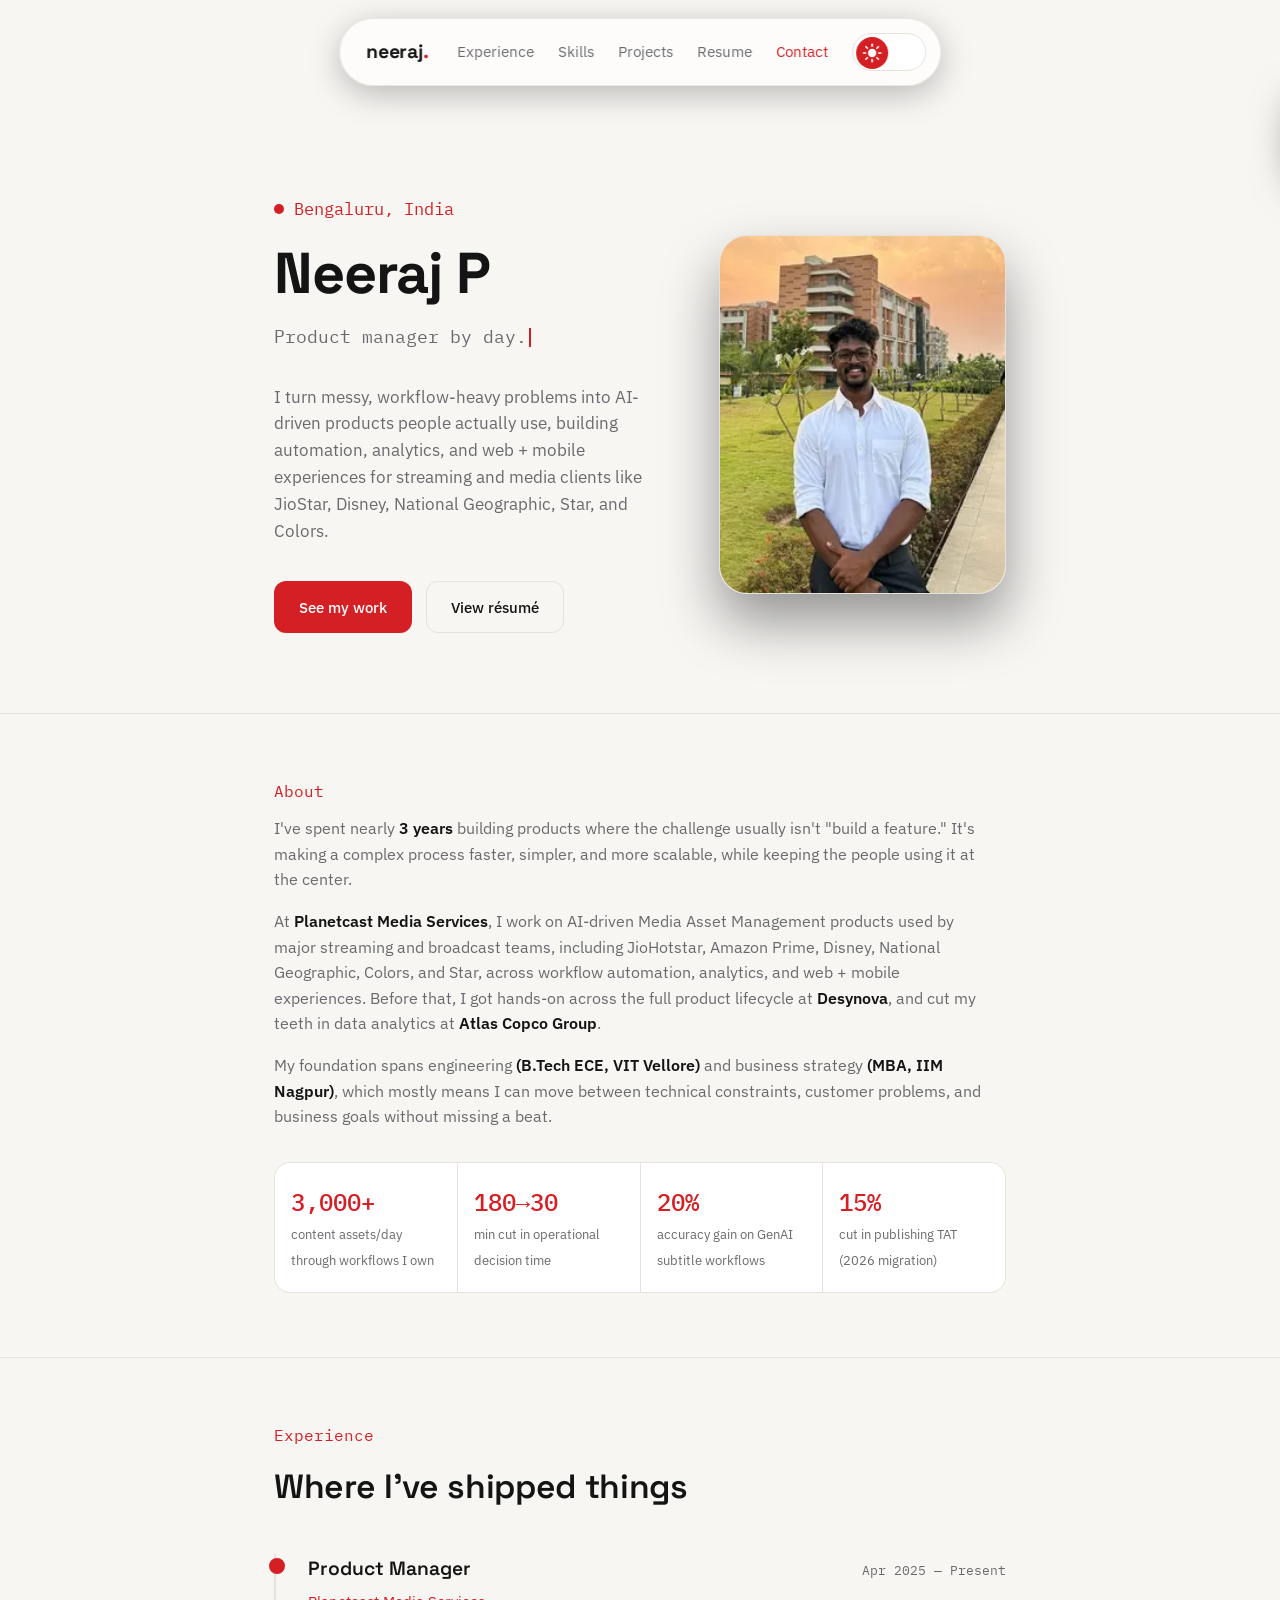
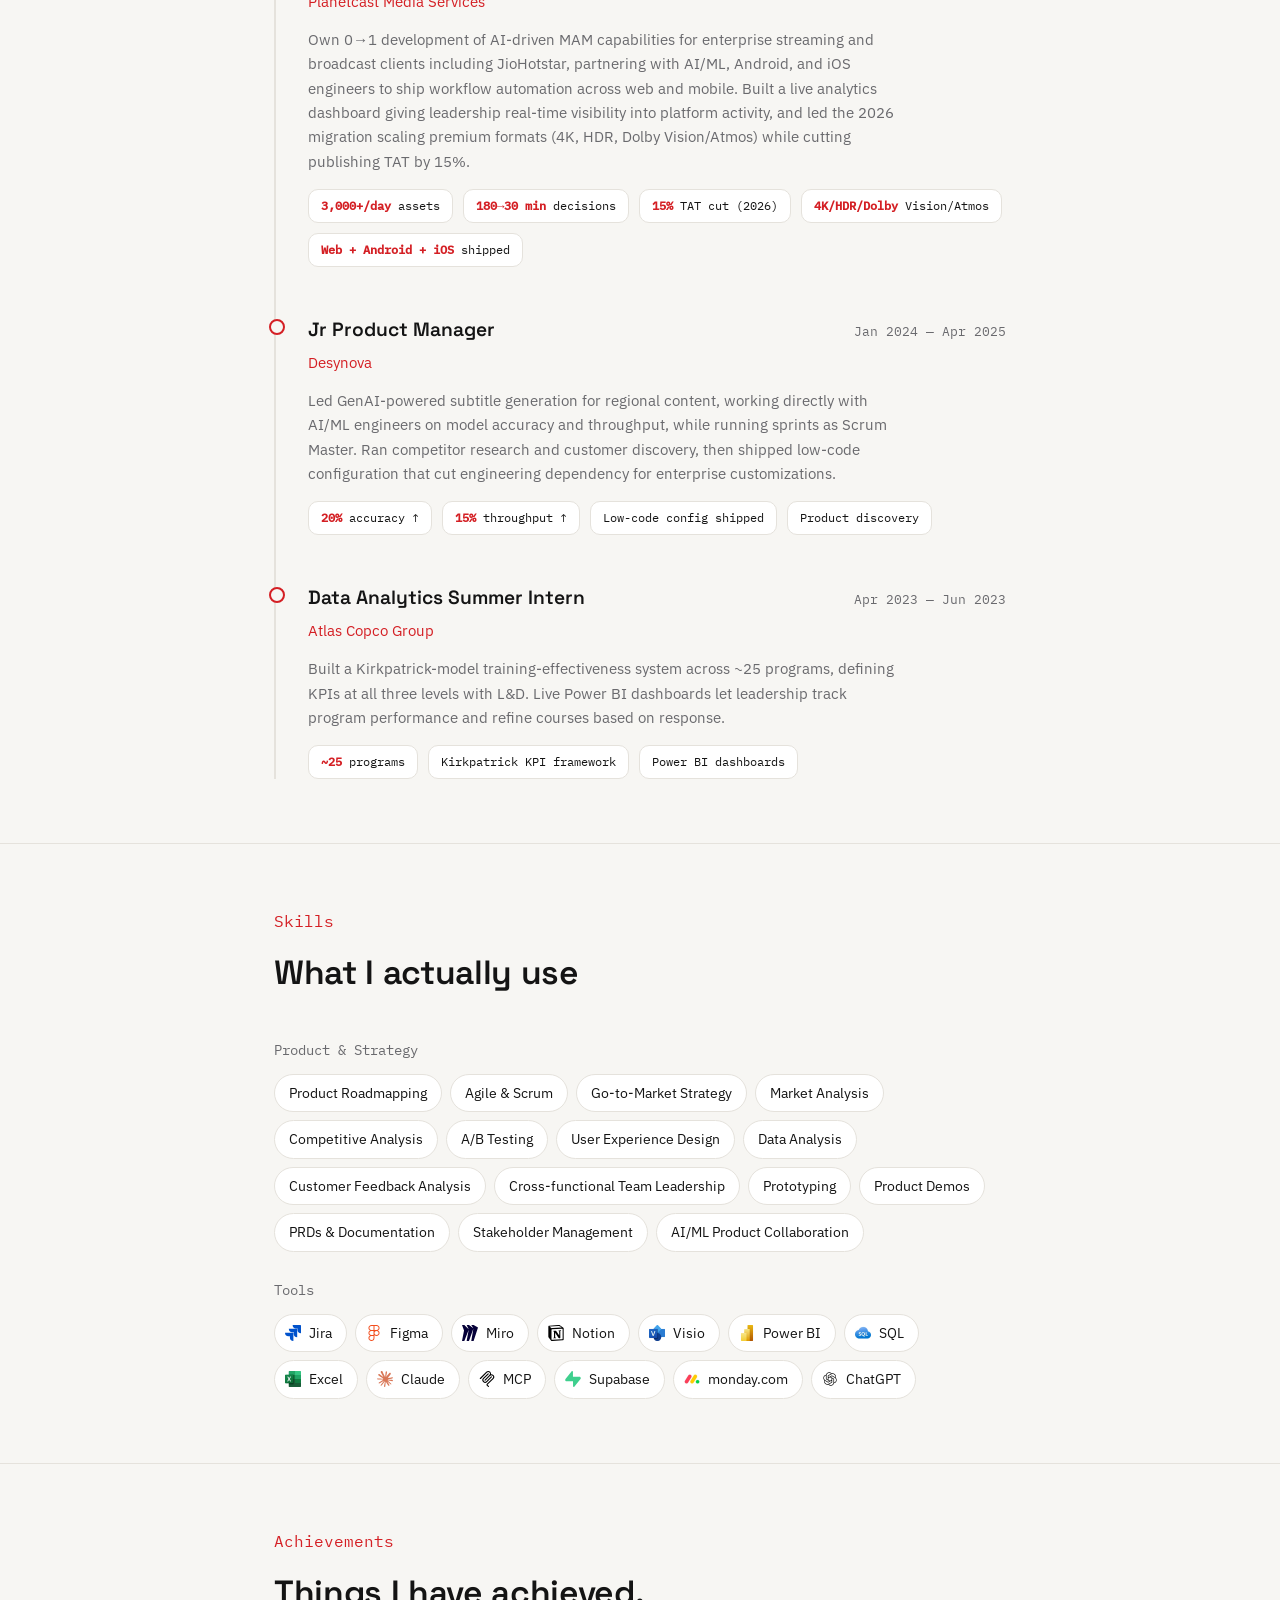
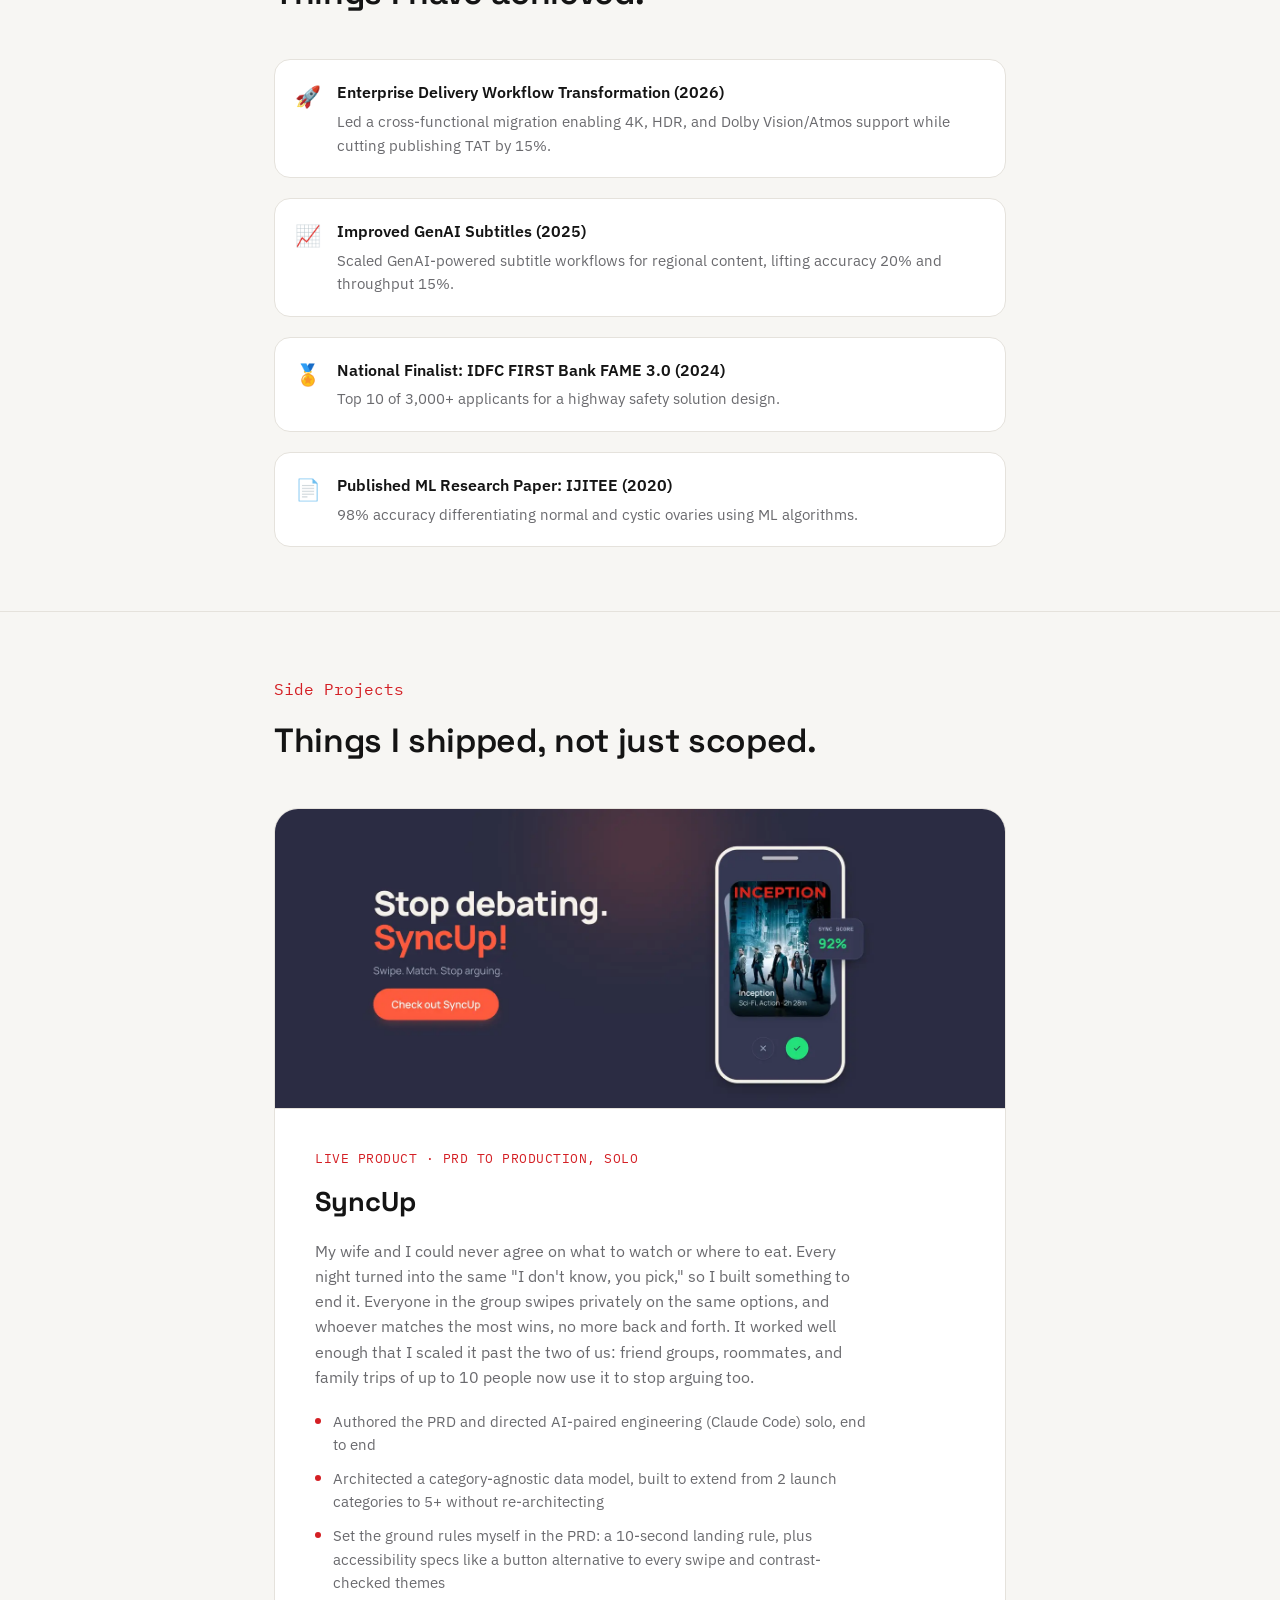
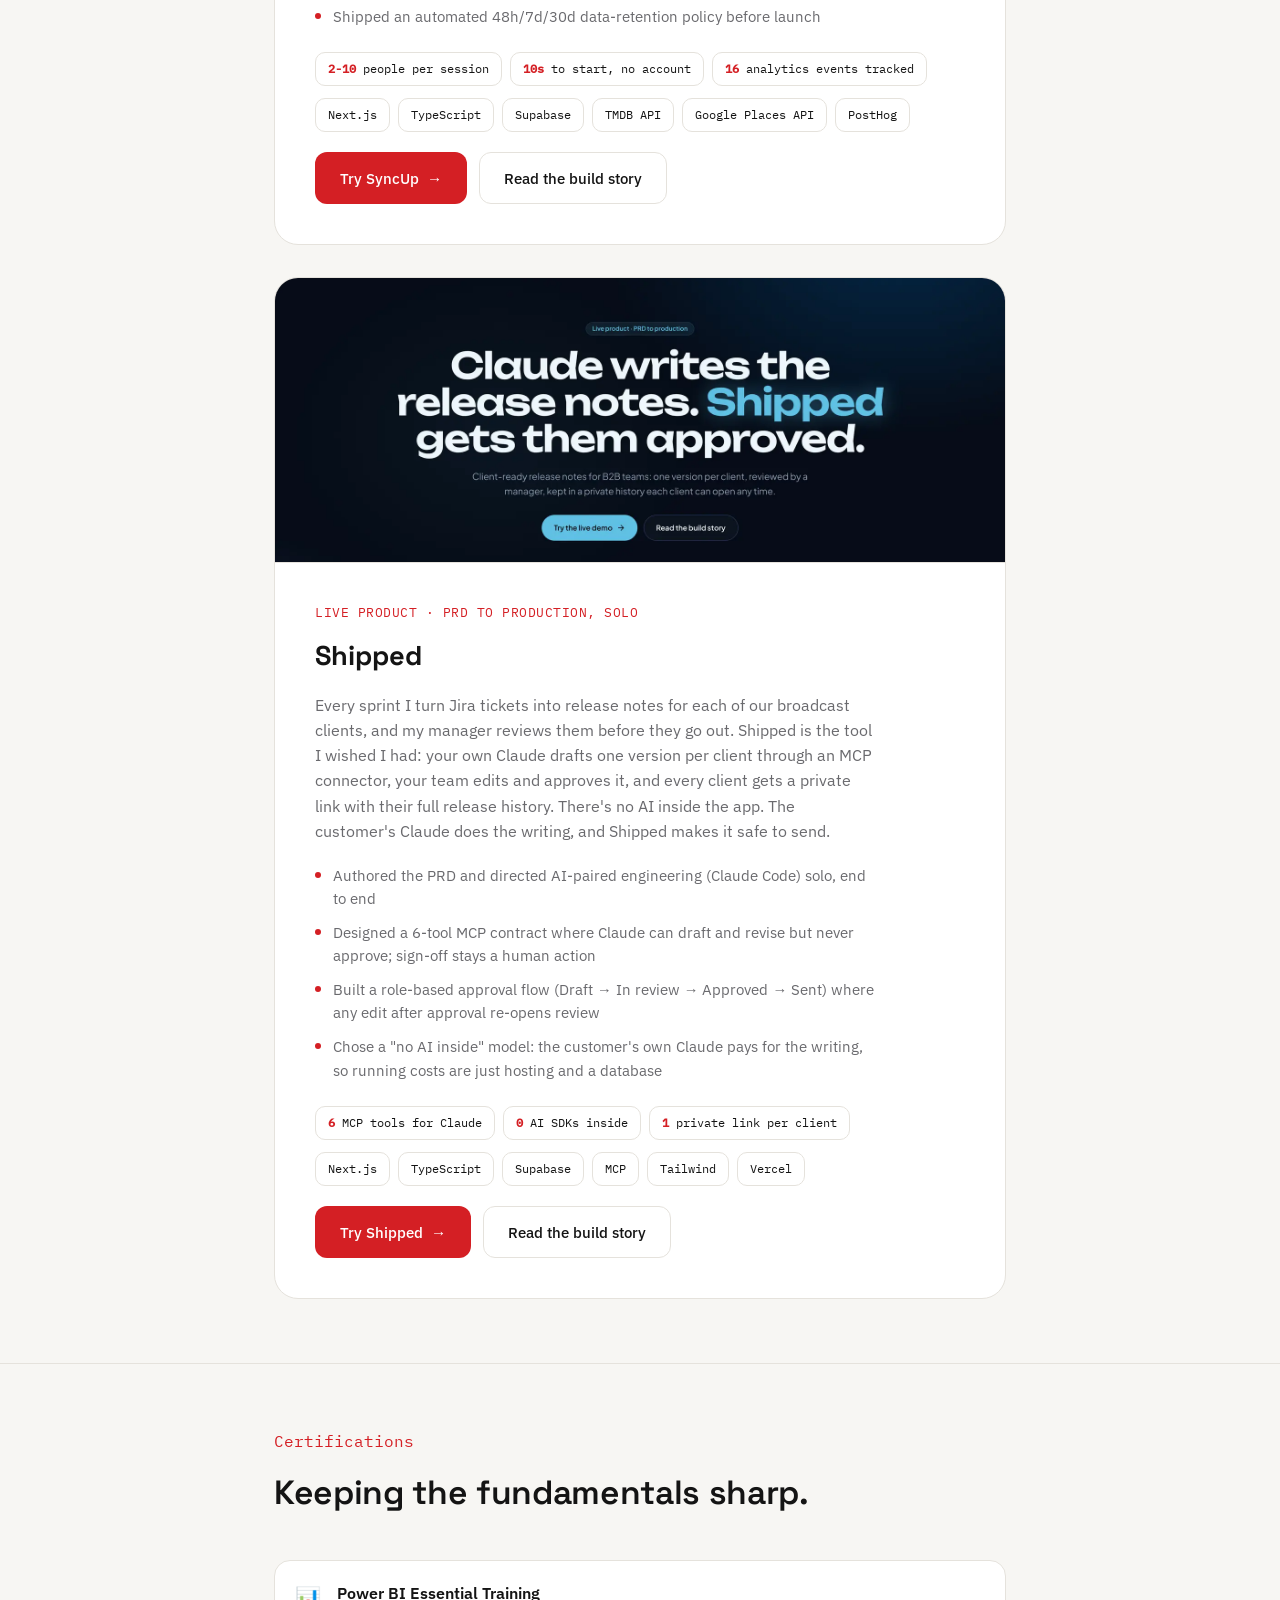
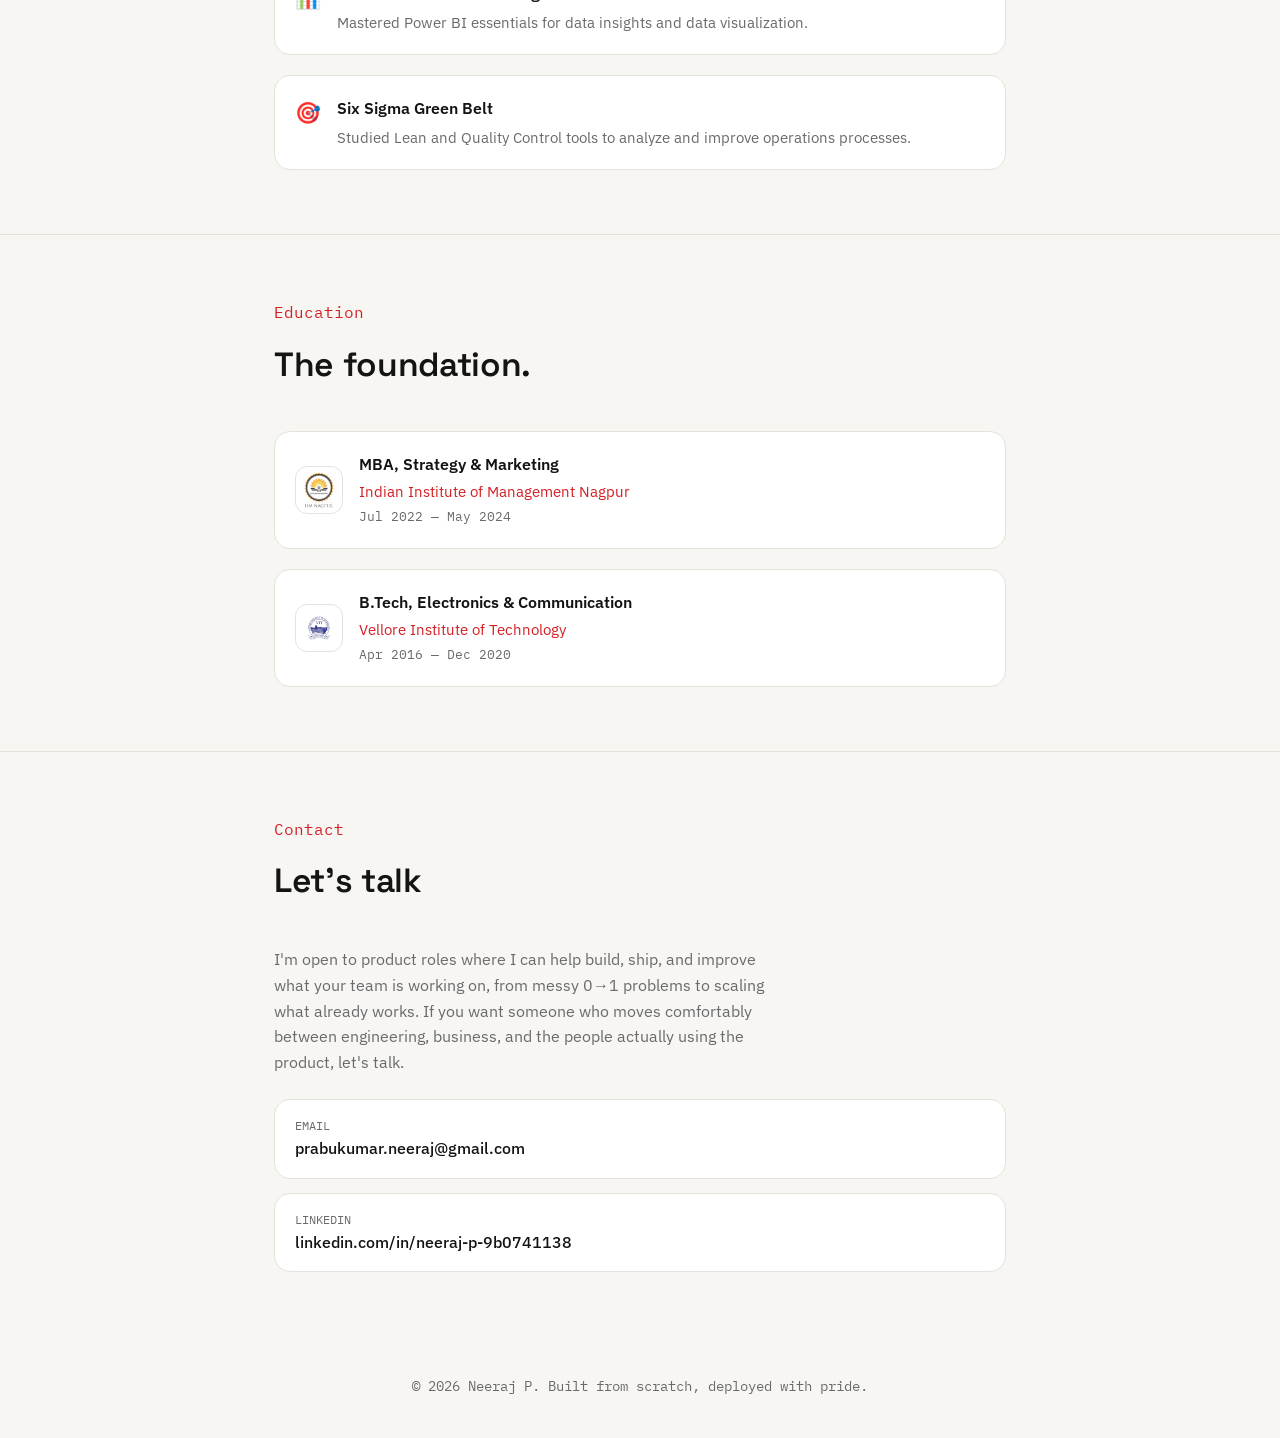
==== commit 1a0d16c8: "Update the site to the November résumé - Replace the downloadable PDF with the November version. - R" ====
--- a/index.html
+++ b/index.html
@@ -147,8 +147,9 @@
           <span class="pipeline-date">Apr 2023 — Jun 2023</span>
         </div>
         <div class="pipeline-company">Atlas Copco Group</div>
-        <p class="pipeline-desc">Built a training-effectiveness measurement system based on the Kirkpatrick model, with Power BI dashboards for L&amp;D stakeholders.</p>
+        <p class="pipeline-desc">Built a Kirkpatrick-model training-effectiveness system across ~25 programs, defining KPIs at all three levels with L&amp;D. Live Power BI dashboards let leadership track program performance and refine courses based on response.</p>
         <div class="pipeline-metrics">
+          <span class="metric-chip"><b>~25</b> programs</span>
           <span class="metric-chip">Kirkpatrick KPI framework</span>
           <span class="metric-chip">Power BI dashboards</span>
         </div>
@@ -195,6 +196,8 @@
           <span class="tool-tag"><img loading="lazy" src="assets/images/sql-logo.webp" alt=""> SQL</span>
           <span class="tool-tag"><img loading="lazy" src="assets/images/excel-logo.webp" alt=""> Excel</span>
           <span class="tool-tag"><img loading="lazy" src="assets/icons/claude.svg" alt=""> Claude</span>
+          <span class="tool-tag"><img loading="lazy" class="icon-invert-dark" src="assets/icons/mcp.svg" alt=""> MCP</span>
+          <span class="tool-tag"><img loading="lazy" src="assets/icons/supabase.svg" alt=""> Supabase</span>
           <span class="tool-tag"><img loading="lazy" src="assets/images/monday-logo.webp" alt=""> monday.com</span>
           <span class="tool-tag"><img loading="lazy" class="icon-invert-dark" src="assets/images/chatgpt-logo.webp" alt=""> ChatGPT</span>
         </div>
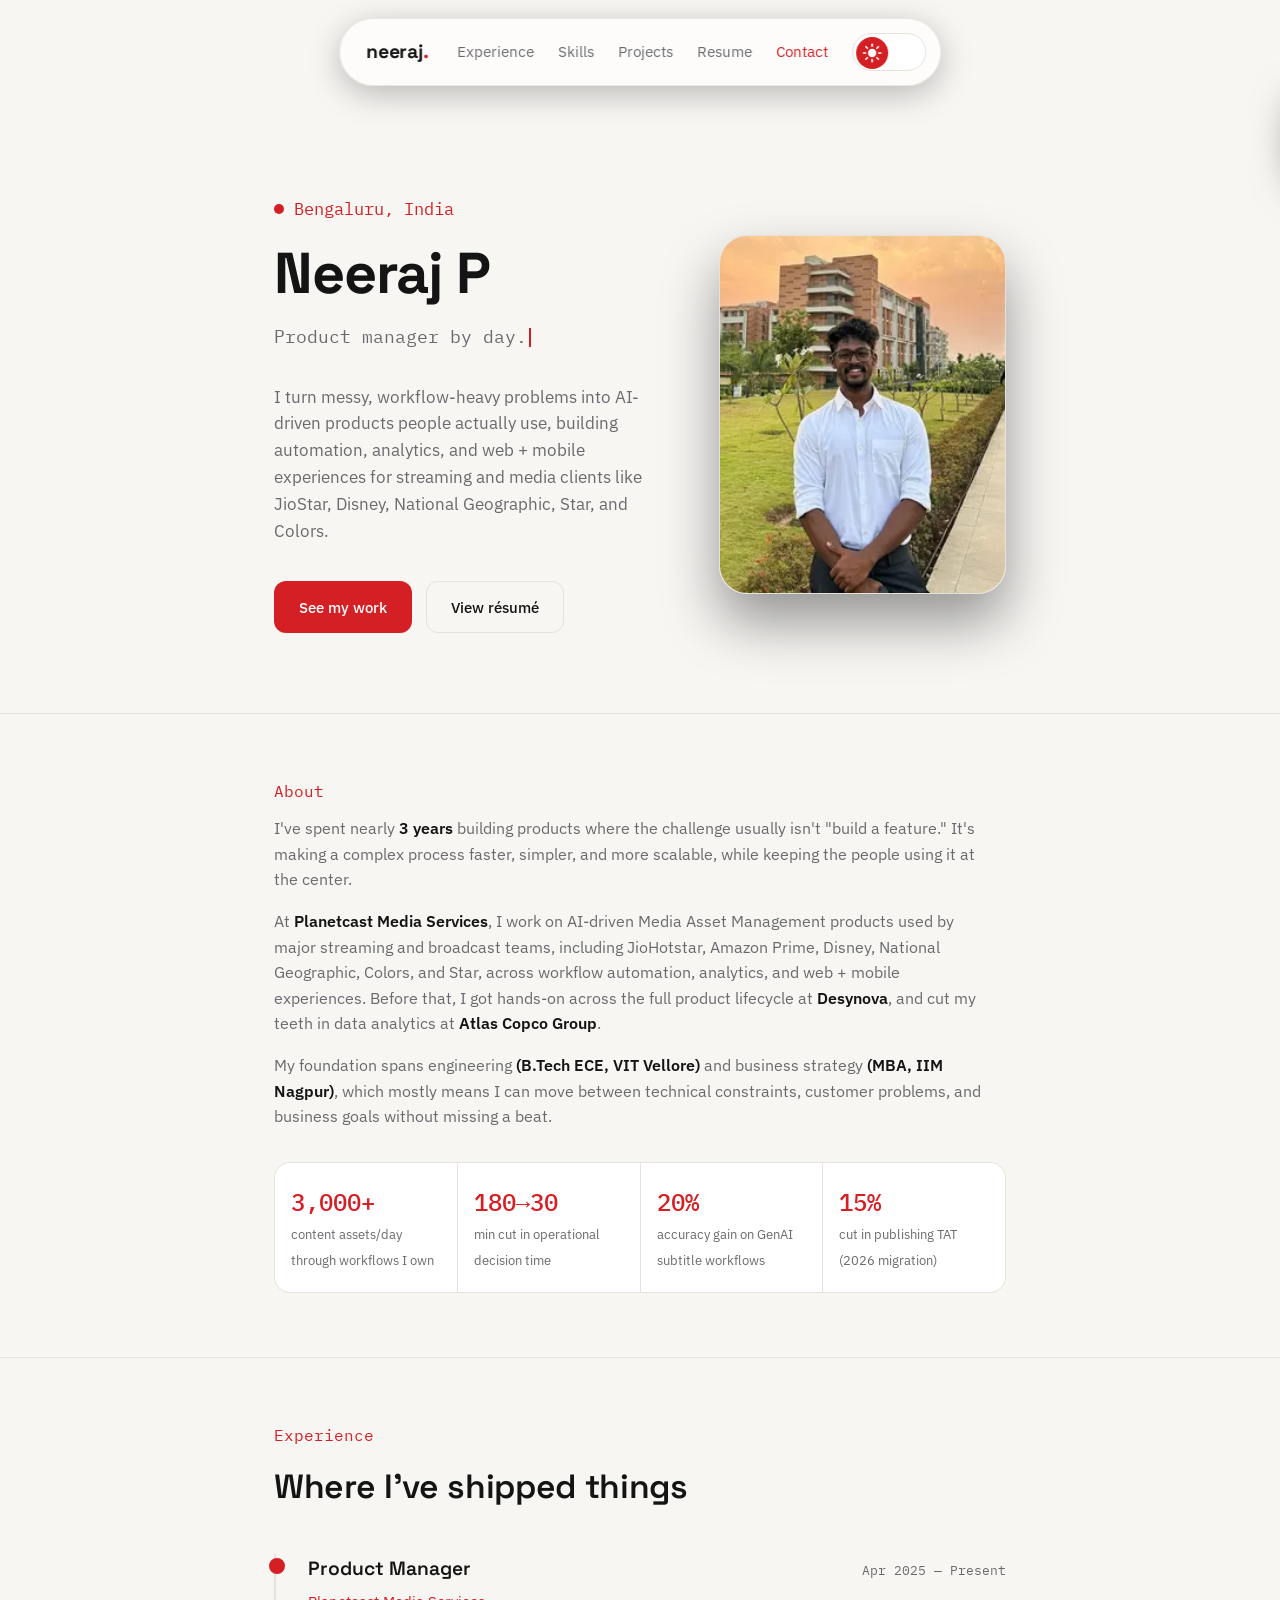
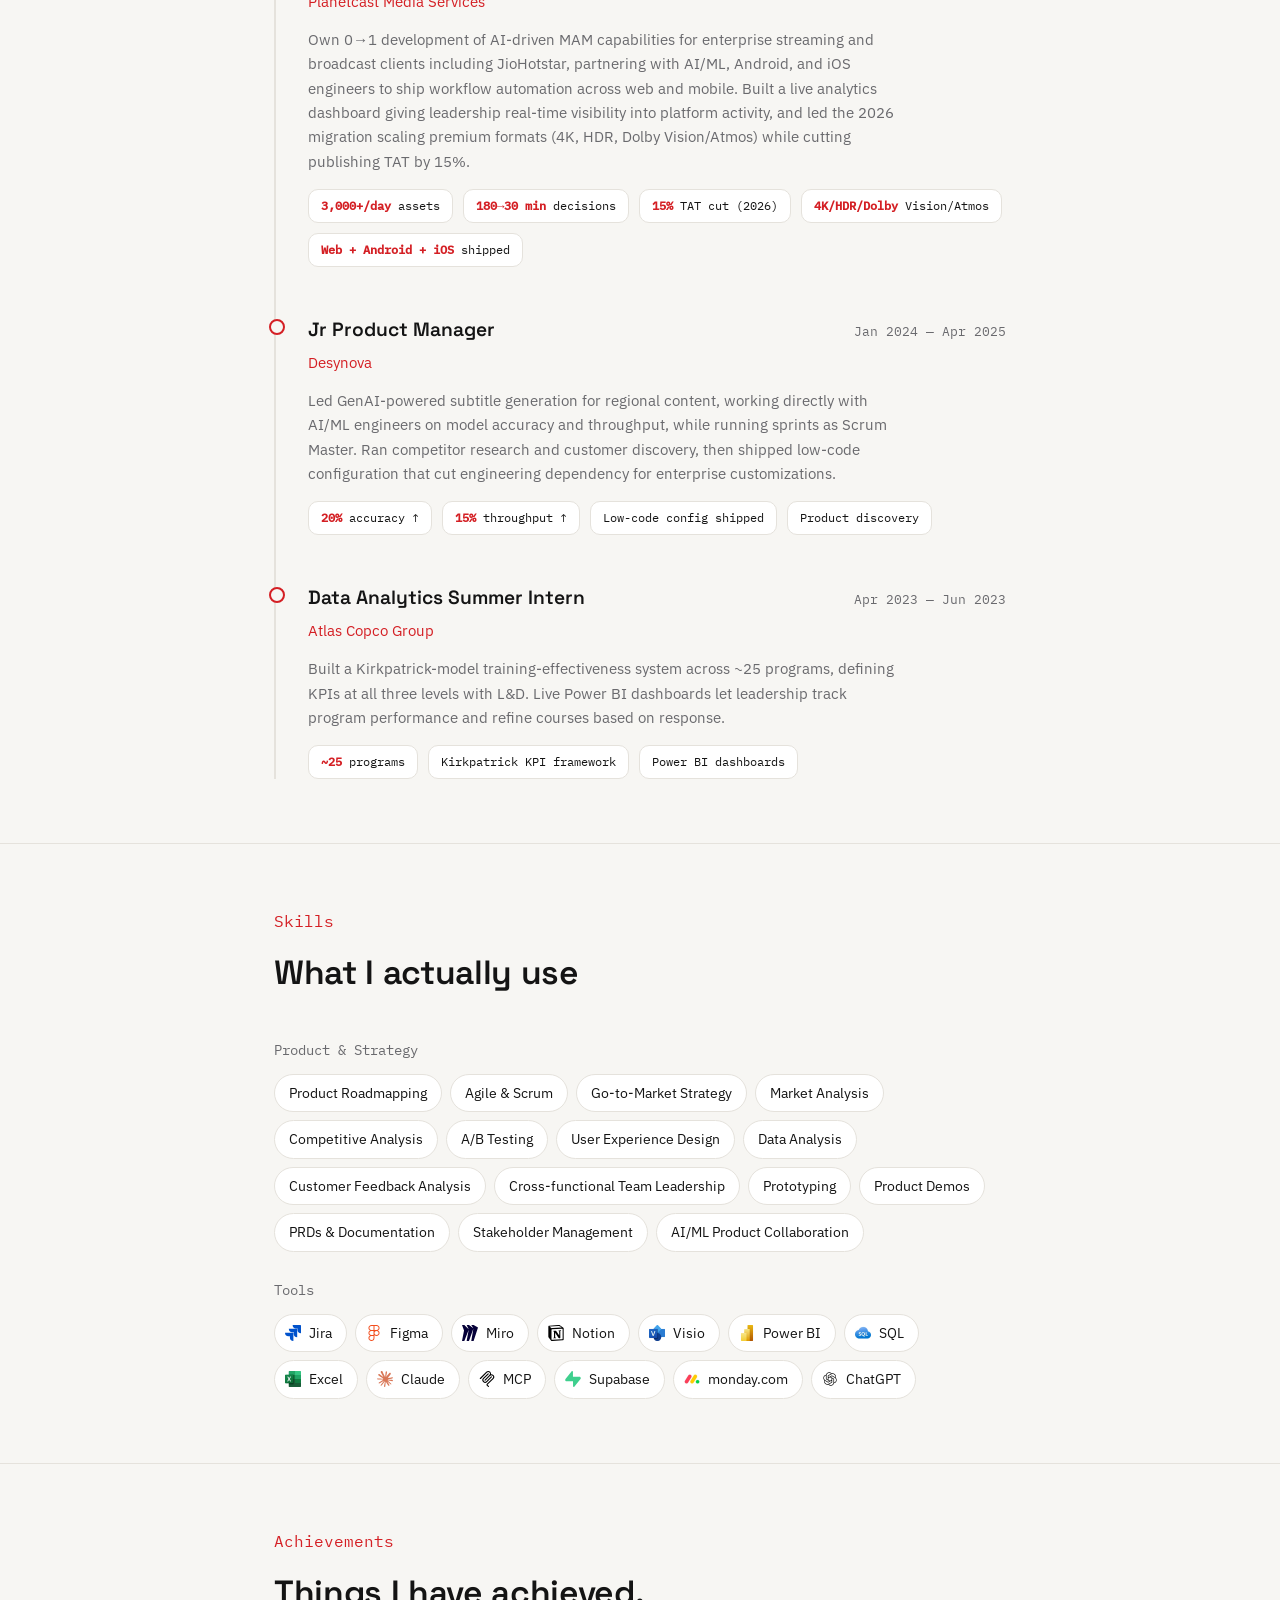
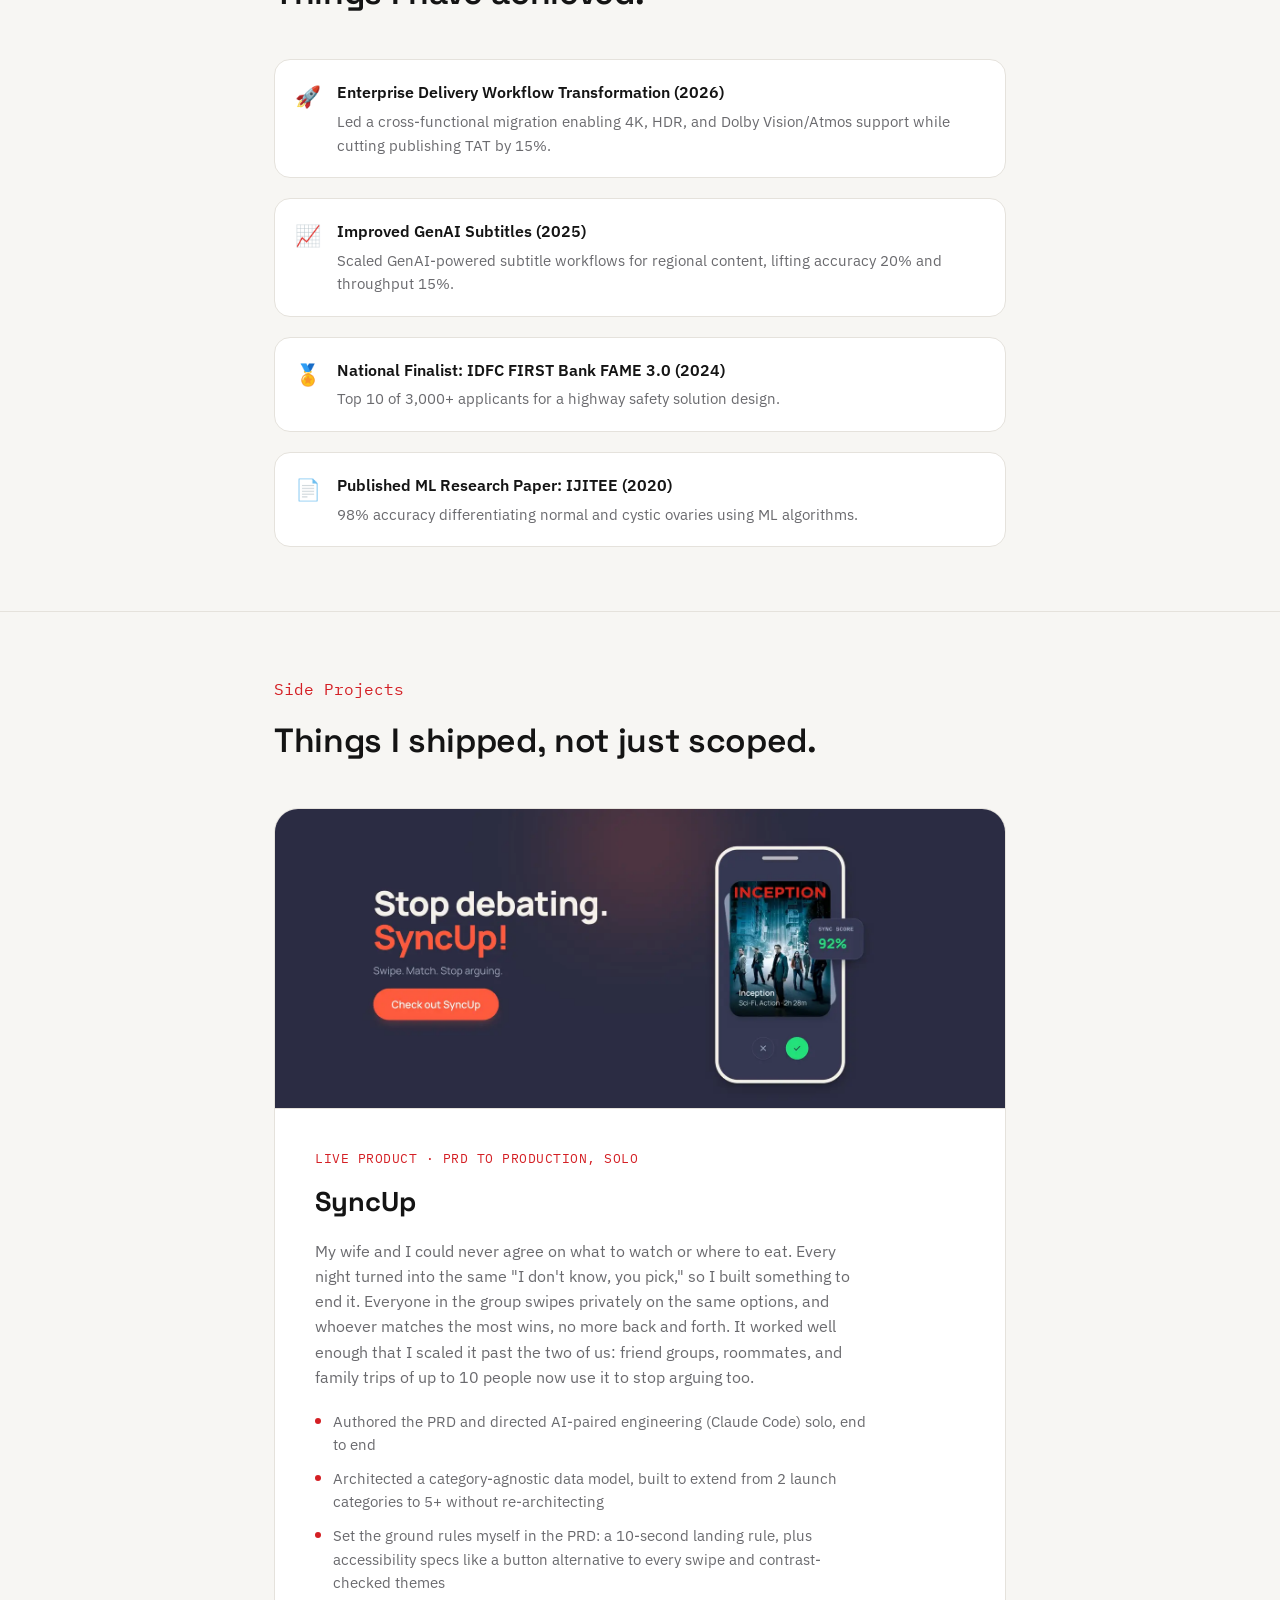
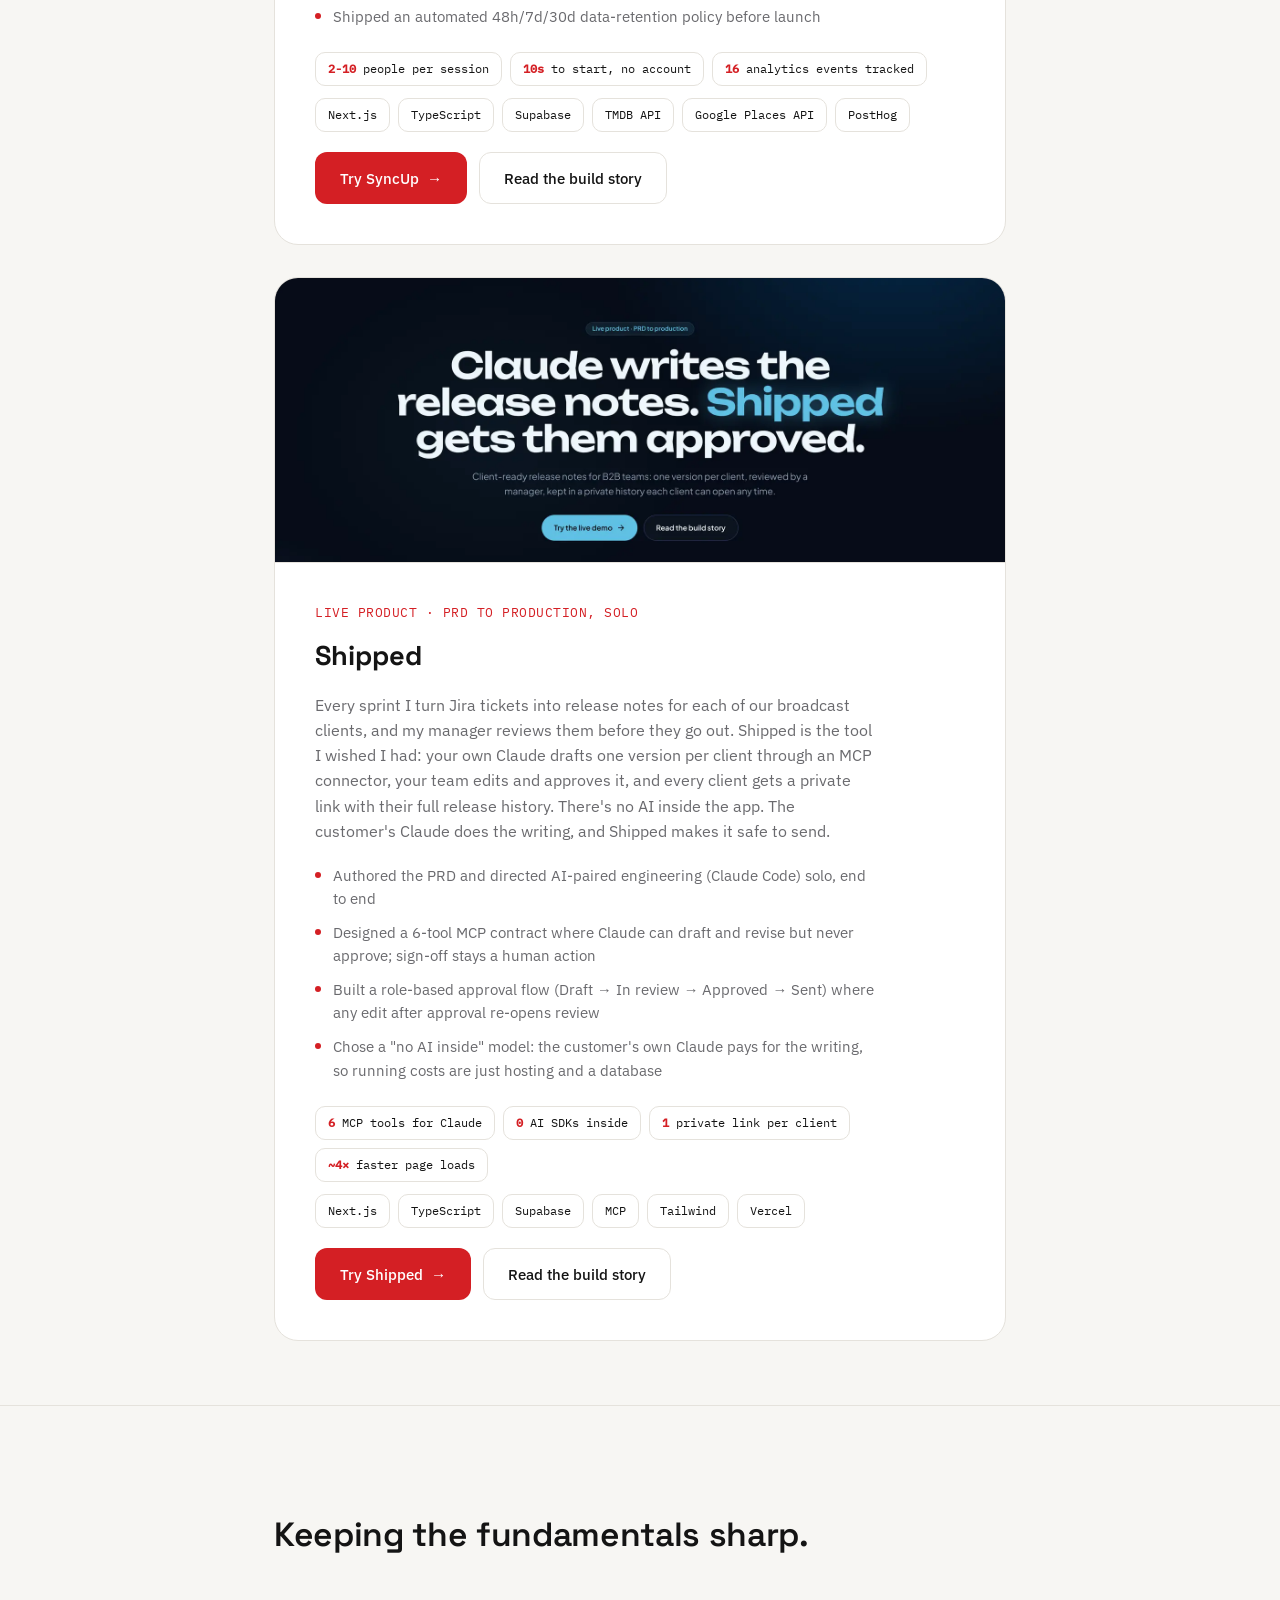
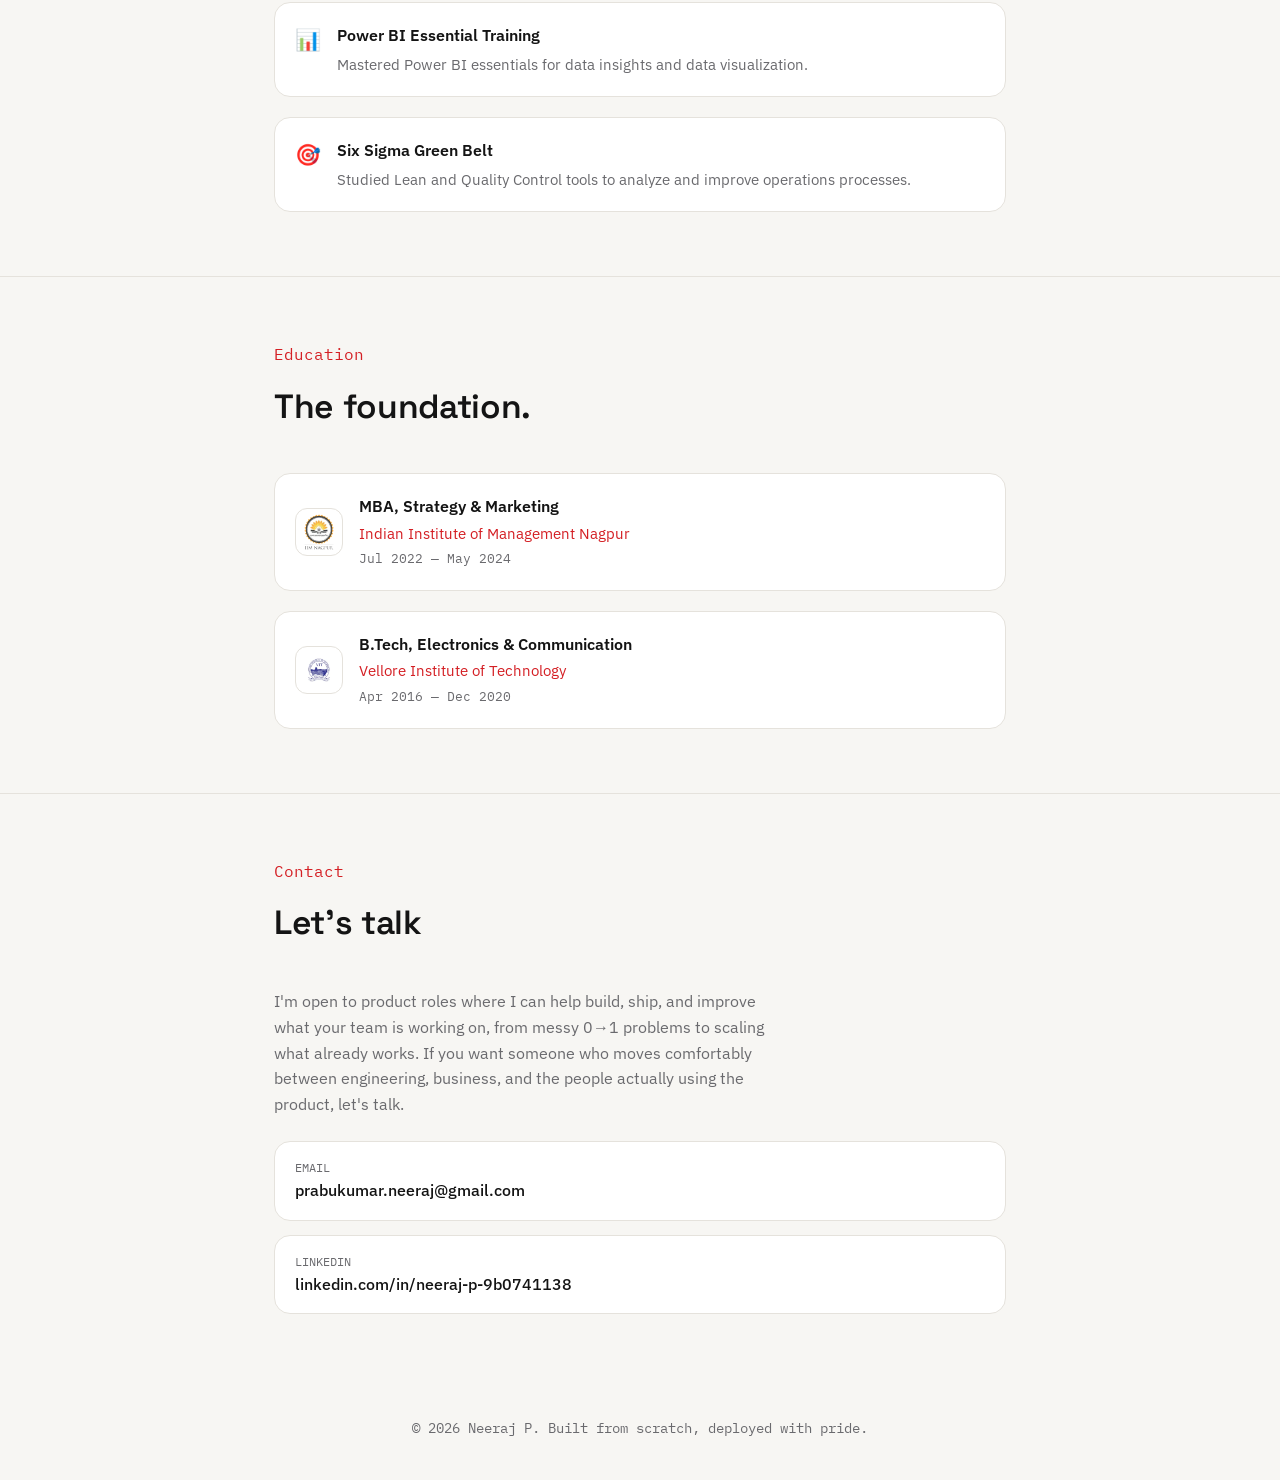
==== commit 0210e73c: "Add the ~4x page-load chip to the Shipped card From the November résumé (2.4s -> 0.6s).  Co-Authored" ====
--- a/index.html
+++ b/index.html
@@ -304,6 +304,7 @@
           <span class="metric-chip"><b>6</b> MCP tools for Claude</span>
           <span class="metric-chip"><b>0</b> AI SDKs inside</span>
           <span class="metric-chip"><b>1</b> private link per client</span>
+          <span class="metric-chip"><b>~4×</b> faster page loads</span>
         </div>
         <div class="project-stack">
           <span class="metric-chip">Next.js</span>
